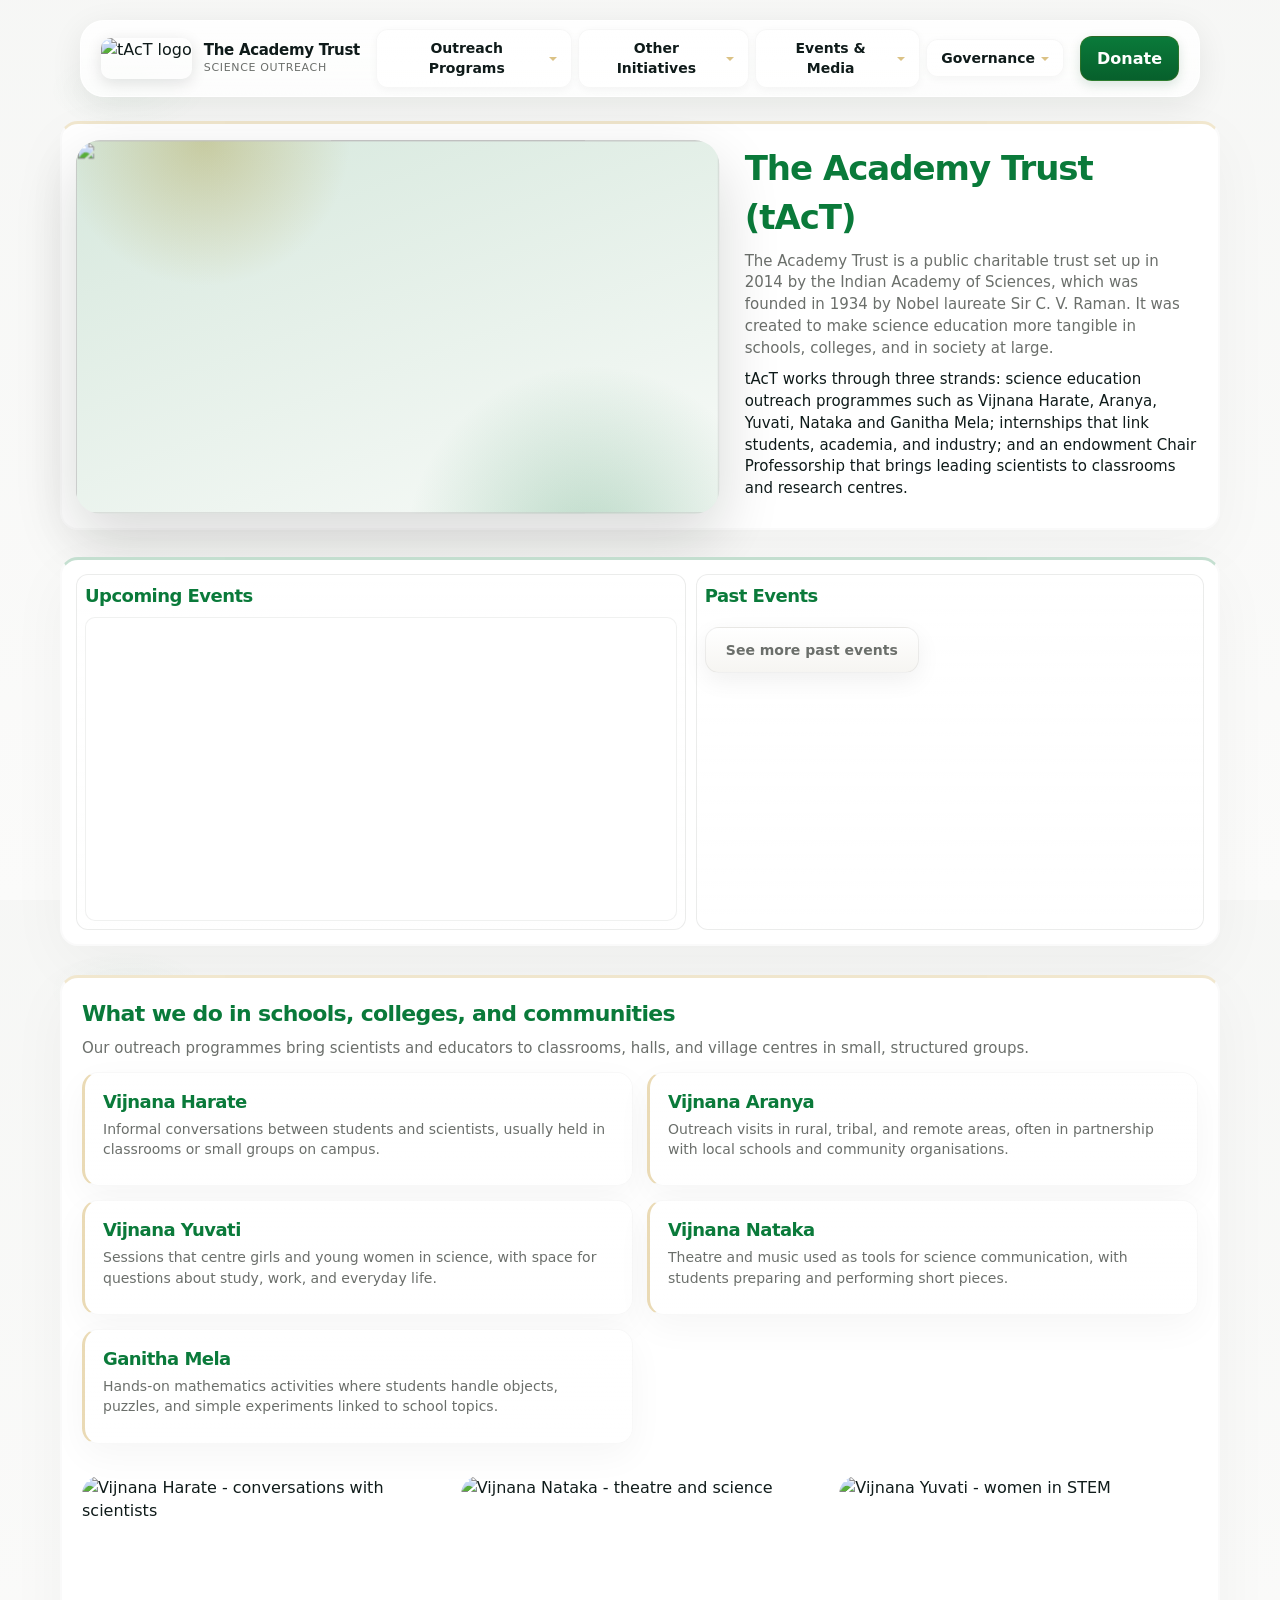
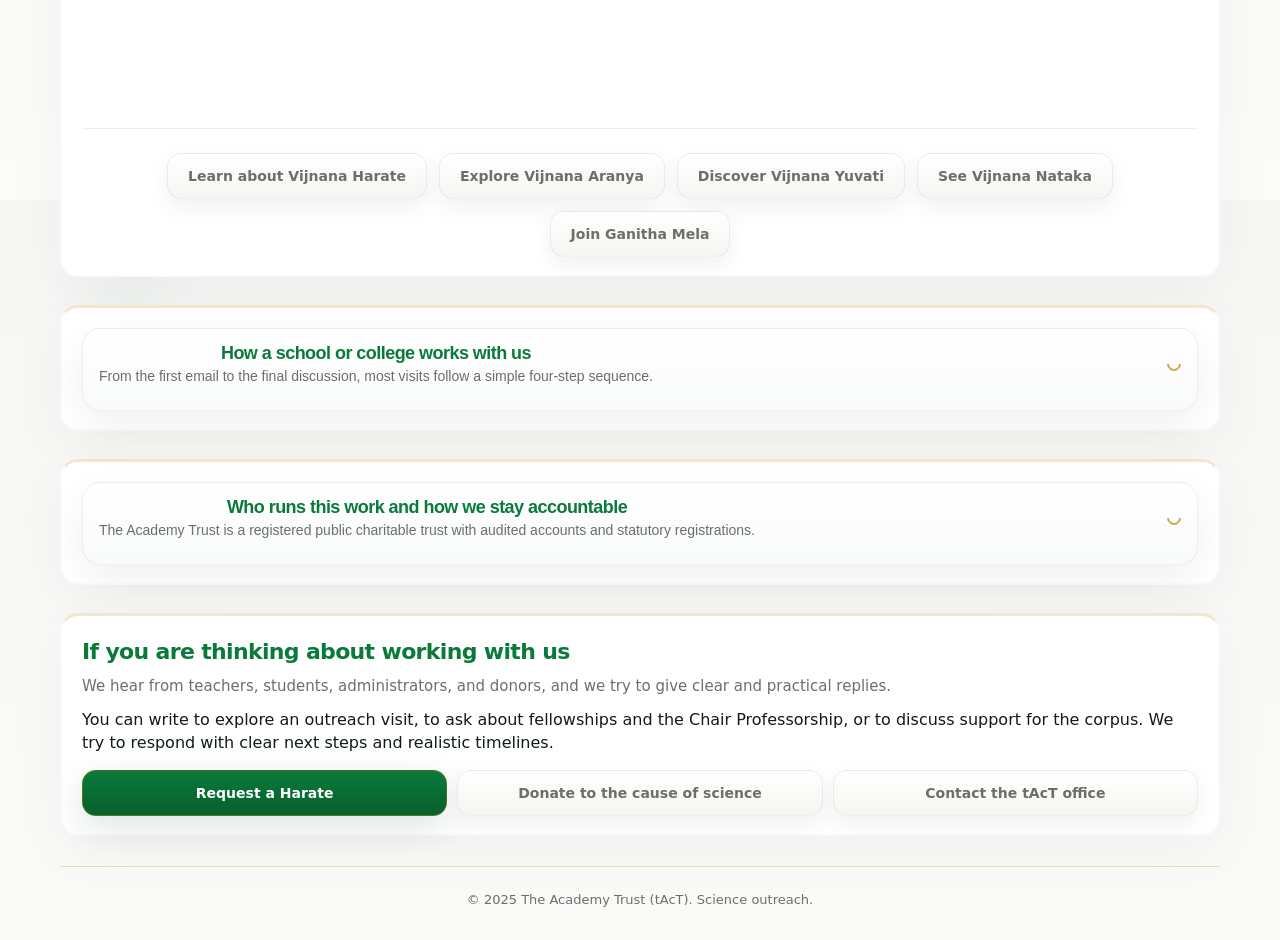
==== index.html @ 257cd452 "Stabilize closing CTA buttons with fixed responsive grid" ====
<!doctype html>
<html lang="en">
  <head>
    <meta charset="utf-8">
    <title>The Academy Trust — Science outreach and programmes</title>
    <meta name="viewport" content="width=device-width, initial-scale=1">
    <meta
      name="description"
      content="The Academy Trust (tAcT), started in 2014 by the Indian Academy of Sciences, runs science outreach, student fellowships, and a Chair Professorship."
    >
    <style>
      /* —— Shared palette & typography (aligned with existing site) —— */
      :root {
        --bg: #fbfbfa;
        --card: #ffffff;
        --muted: #6b6f6b;
        --green: #0a7a3a;
        --gold: #b8860b;
        --glass: rgba(10, 10, 10, 0.04);
        --radius: 18px;
        font-family: "Inter", system-ui, -apple-system, "Segoe UI", Roboto, Arial, sans-serif;
        color-scheme: light;
      }

      * {
        box-sizing: border-box;
      }

      html,
      body {
        height: 100%;
      }

      html {
        scroll-behavior: smooth;
      }

      body {
        margin: 0;
        background:
          linear-gradient(180deg, rgba(10, 40, 20, 0.02), rgba(255, 255, 255, 0.02)),
          radial-gradient(800px 400px at 10% 10%, rgba(10, 122, 58, 0.03), transparent 10%),
          var(--bg);
        color: #0f1b1a;
        -webkit-font-smoothing: antialiased;
        -moz-osx-font-smoothing: grayscale;
        line-height: 1.45;
        padding-bottom: 64px;
      }

      .wrap {
        max-width: 1200px;
        margin: 0 auto;
        padding: 20px;
      }

      /* —— Dock-style ribbon navigation (inspired by alright.html) —— */
      .site-header {
        position: sticky;
        top: 12px;
        z-index: 50;
        margin: 0 20px 20px;
        background: linear-gradient(180deg, rgba(255,255,255,0.85), rgba(255,255,255,0.75));
        border-radius: 24px;
        padding: 8px 20px;
        box-shadow: 0 8px 32px rgba(10,20,10,0.08);
        backdrop-filter: blur(12px) saturate(150%);
        -webkit-backdrop-filter: blur(12px) saturate(150%);
        border: 1px solid rgba(255,255,255,0.8);
      }

      .site-header-inner {
        max-width: 1200px;
        margin: 0 auto;
        display: flex;
        align-items: center;
        justify-content: space-between;
        gap: 16px;
      }

      .site-header-left {
        display: inline-flex;
        align-items: center;
        gap: 12px;
        min-width: 0;
      }

      .site-logo {
        height: clamp(32px, 3.45vw, 41px);
        width: auto;
        border-radius: 10px;
        box-shadow: 0 4px 16px rgba(12, 20, 14, 0.12);
        transition: transform 0.2s ease;
      }

      .site-logo:hover {
        transform: translateY(-1px);
      }

      .site-brand-text {
        display: flex;
        flex-direction: column;
        min-width: 0;
      }

      .site-brand-title {
        font-weight: 700;
        letter-spacing: -0.02em;
        color: #0f1b1a;
        font-size: 15px;
        white-space: nowrap;
        line-height: 1.2;
      }

      .site-brand-subtitle {
        font-size: 11px;
        color: var(--muted);
        letter-spacing: 0.06em;
        text-transform: uppercase;
        font-weight: 500;
        margin-top: 1px;
      }

      .brand-link {
        display: inline-flex;
        align-items: center;
        gap: 12px;
        text-decoration: none;
        color: inherit;
        transition: transform 0.2s ease;
      }

      .brand-link:hover {
        transform: translateY(-1px);
      }

      .brand-link::after {
        display: none;
      }

      .site-header-center {
        flex: 1;
        display: flex;
        justify-content: center;
      }

      .site-header-right {
        display: flex;
        align-items: center;
        gap: 8px;
      }

      .site-nav {
        font-size: 14px;
        font-weight: 600;
      }

      .nav-list {
        display: flex;
        align-items: center;
        gap: 6px;
        list-style: none;
        margin: 0;
        padding: 0;
      }

      .nav-item {
        position: relative;
      }

      .nav-trigger {
        border: 0;
        background: linear-gradient(180deg, rgba(255,255,255,0.7), rgba(255,255,255,0.6));
        font: inherit;
        padding: 8px 14px;
        color: #0f1b1a;
        cursor: pointer;
        display: inline-flex;
        align-items: center;
        gap: 6px;
        text-decoration: none;
        position: relative;
        border-radius: 12px;
        font-weight: 600;
        font-size: 14px;
        border: 1px solid rgba(0,0,0,0.03);
        box-shadow: 0 2px 8px rgba(10,20,10,0.04);
        transition: all 0.2s ease;
      }

      .nav-trigger:hover {
        transform: translateY(-2px);
        box-shadow: 0 6px 16px rgba(10,20,10,0.08);
        background: linear-gradient(180deg, rgba(255,255,255,0.8), rgba(255,255,255,0.7));
      }

      .nav-trigger::before {
        content: "";
        position: absolute;
        left: 0;
        right: 0;
        bottom: -1px;
        height: 1px;
        background: rgba(184, 134, 11, 0.3);
        transform-origin: center;
        transform: scaleX(0);
        opacity: 0;
        transition: all 0.2s ease;
      }

      .nav-trigger::after {
        content: "";
        display: inline-block;
        width: 0;
        height: 0;
        border-left: 4px solid transparent;
        border-right: 4px solid transparent;
        border-top: 4px solid rgba(184, 134, 11, 0.5);
        transform: translateY(1px);
        transition: all 0.15s ease;
      }

      .nav-link--primary::after {
        display: none;
      }

      .nav-trigger:hover::before {
        opacity: 1;
        transform: scaleX(0.8);
      }

      .nav-item--open > .nav-trigger::before,
      .nav-trigger[aria-expanded="true"]::before {
        opacity: 1;
        transform: scaleX(0.8);
      }

      .nav-item--open > .nav-trigger::after,
      .nav-trigger[aria-expanded="true"]::after {
        transform: translateY(-1px) rotate(180deg);
        border-top-color: transparent;
        border-bottom: 4px solid rgba(184, 134, 11, 0.7);
      }

      .nav-trigger:focus-visible {
        outline: 2px solid var(--green);
        outline-offset: 2px;
        border-radius: 12px;
      }

      .nav-menu {
        position: absolute;
        top: 100%;
        left: 50%;
        transform: translate(-50%, 4px);
        margin-top: 4px;
        min-width: 200px;
        padding: 8px 0;
        list-style: none;
        background: rgba(255, 255, 255, 0.95);
        backdrop-filter: blur(12px) saturate(150%);
        border-radius: 12px;
        box-shadow: 0 8px 24px rgba(12, 20, 14, 0.1);
        border: 1px solid rgba(0,0,0,0.05);
        opacity: 0;
        pointer-events: none;
        transition: all 0.2s ease;
      }

      .nav-item--open .nav-menu {
        opacity: 1;
        pointer-events: auto;
        transform: translate(-50%, 0);
      }

      .nav-menu a {
        display: block;
        padding: 8px 16px;
        font-size: 14px;
        color: #0f1b1a;
        transition: all 0.15s ease;
        font-weight: 500;
      }

      .nav-menu a:hover {
        background: rgba(10, 122, 58, 0.08);
        color: var(--green);
        padding-left: 20px;
      }

      .nav-menu a:focus-visible {
        background: rgba(10, 122, 58, 0.08);
        outline: none;
        box-shadow: 0 0 0 2px rgba(10, 122, 58, 0.3) inset;
        border-radius: 6px;
        margin: 0 6px;
      }

      .nav-link--primary {
        padding: 10px 16px;
        border-radius: 12px;
        border: 1px solid rgba(184, 134, 11, 0.2);
        background: linear-gradient(180deg, var(--green), #07602c);
        color: #ffffff;
        font-weight: 600;
        position: relative;
        overflow: hidden;
        box-shadow: 0 4px 12px rgba(6, 80, 40, 0.15);
        transition: all 0.2s ease;
      }

      .nav-link--primary span {
        position: relative;
        z-index: 1;
      }

      .nav-link--primary:hover {
        transform: translateY(-2px);
        box-shadow: 0 6px 16px rgba(6, 80, 40, 0.2);
      }

      .nav-link--primary:focus-visible {
        outline: 2px solid var(--green);
        outline-offset: 2px;
      }

      main {
        margin-top: 24px;
      }

      h1,
      h2,
      h3 {
        margin: 0 0 8px;
        letter-spacing: -0.03em;
      }

      h1 {
        font-size: 34px;
        color: var(--green);
      }

      h2 {
        font-size: 22px;
        color: var(--green);
      }

      h3 {
        font-size: 18px;
      }

      p {
        margin: 4px 0 10px;
      }

      a {
        color: var(--green);
        text-decoration: none;
        position: relative;
      }

      a::after {
        content: "";
        position: absolute;
        left: 0;
        bottom: -2px;
        width: 0;
        height: 1px;
        background: var(--green);
        opacity: 0.8;
        transition: width 0.18s ease-out, opacity 0.18s ease-out;
      }

      a:hover::after {
        width: 100%;
        opacity: 1;
      }

      a:focus-visible {
        outline: 2px solid var(--green);
        outline-offset: 3px;
      }

      .skip-link {
        position: absolute;
        top: -40px;
        left: 0;
        background: var(--green);
        color: #ffffff;
        padding: 8px 12px;
        text-decoration: none;
        z-index: 100;
        border-radius: 0 0 8px 0;
      }

      .skip-link:focus {
        top: 0;
      }

      /* —— Layout & sections —— */
      .section {
        margin-bottom: 28px;
      }

      .surface {
        background: var(--card);
        border-radius: var(--radius);
        padding: 20px 20px 18px;
        border: 2px solid rgba(9, 9, 9, 0.02);
        border-top: 3px solid rgba(184, 134, 11, 0.2);
        box-shadow: 0 18px 60px rgba(20, 30, 20, 0.04);
      }

      .section header p {
        color: var(--muted);
        font-size: 15px;
      }

      /* Hero-like arrival layout (desktop-first) */
      .arrival {
        display: grid;
        grid-template-columns: minmax(260px, 3.2fr) minmax(0, 2.3fr);
        gap: 32px;
        align-items: stretch;
      }

      .arrival-copy {
        max-width: 560px;
      }

      .arrival-copy p {
        font-size: 15px;
      }

      .hero-visual {
        border-radius: 24px;
        overflow: hidden;
        box-shadow: 0 24px 60px rgba(12, 20, 14, 0.16);
        background:
          linear-gradient(160deg, rgba(10, 122, 58, 0.16), rgba(10, 122, 58, 0.02)),
          radial-gradient(220px 220px at 20% 0%, rgba(184, 134, 11, 0.3), transparent 65%),
          radial-gradient(260px 260px at 80% 110%, rgba(10, 122, 58, 0.25), transparent 70%),
          #fdfdfc;
        min-height: 320px;
        position: relative;
        transform: scale(1.02);
        transition: transform 0.3s ease, box-shadow 0.3s ease;
      }

      .hero-visual:hover {
        transform: scale(1.05);
        box-shadow: 0 32px 80px rgba(12, 20, 14, 0.2);
      }

      .hero-visual-note {
        display: none;
      }

      .home-events-board {
        padding: 14px;
        border-top-color: rgba(10, 122, 58, 0.24);
      }

      .home-events-layout {
        display: grid;
        grid-template-columns: 1.2fr 1fr;
        gap: 10px;
      }

      .home-events-pane {
        min-width: 0;
        background: linear-gradient(180deg, rgba(255, 255, 255, 0.84), rgba(255, 255, 255, 0.94));
        border: 1px solid rgba(10, 20, 10, 0.08);
        border-radius: 12px;
        padding: 8px;
      }

      .home-events-pane h2 {
        margin: 0 0 8px;
        font-size: 18px;
      }

      .home-vertical-window {
        height: 304px;
        position: relative;
        overflow: hidden;
        border: 1px solid rgba(10, 20, 10, 0.06);
        border-radius: 10px;
        padding: 0;
        background: #ffffff;
      }

      .home-vertical-track {
        display: grid;
        gap: 0;
      }

      .home-upcoming-card {
        height: 304px;
        display: grid;
        grid-template-columns: minmax(128px, 44%) minmax(0, 1fr);
        gap: 0;
      }

      .home-upcoming-card img {
        width: 100%;
        height: 100%;
        object-fit: cover;
      }

      .home-upcoming-copy {
        padding: 10px;
      }

      .home-upcoming-copy h3 {
        margin: 0 0 6px;
        font-size: 16px;
        color: var(--green);
        line-height: 1.25;
      }

      .home-upcoming-copy p {
        margin: 0;
        font-size: 13px;
        line-height: 1.45;
        color: #2f3d38;
      }

      .home-upcoming-dots {
        position: absolute;
        right: 10px;
        bottom: 10px;
        display: inline-flex;
        gap: 6px;
        z-index: 3;
        padding: 4px 6px;
        border-radius: 999px;
        background: rgba(255, 255, 255, 0.72);
        backdrop-filter: blur(4px);
      }

      .home-upcoming-dot {
        width: 8px;
        height: 8px;
        border-radius: 999px;
        border: 0;
        background: rgba(10, 122, 58, 0.28);
        padding: 0;
        cursor: pointer;
      }

      .home-upcoming-dot.is-active {
        background: rgba(10, 122, 58, 0.92);
      }

      .home-horizontal-window {
        overflow: hidden;
        max-height: none;
        border: 0;
        border-radius: 0;
        padding: 0;
        background: transparent;
      }

      .home-horizontal-track {
        display: grid;
        gap: 7px;
      }

      .home-events-item {
        display: grid;
        grid-template-columns: 70px minmax(0, 1fr);
        gap: 7px;
        align-items: start;
        padding: 7px;
        border-radius: 10px;
        background: linear-gradient(180deg, rgba(255, 255, 255, 0.9), #ffffff);
        border: 1px solid rgba(10, 20, 10, 0.08);
      }

      .home-events-item img {
        width: 66px;
        height: 86px;
        object-fit: cover;
        border-radius: 7px;
      }

      .home-events-item--past {
        min-width: 0;
        grid-template-columns: 74px minmax(0, 1fr);
      }

      .home-events-item--past img {
        width: 74px;
        height: 98px;
      }

      .home-events-meta {
        margin: 0 0 3px;
        font-size: 12px;
        line-height: 1.35;
        color: var(--muted);
      }

      .home-events-item h3 {
        margin: 0 0 3px;
        font-size: 14px;
        line-height: 1.3;
        color: var(--green);
      }

      .home-events-item p {
        margin: 0;
        font-size: 12px;
        line-height: 1.45;
        color: #2f3d38;
        display: -webkit-box;
        -webkit-line-clamp: 3;
        -webkit-box-orient: vertical;
        overflow: hidden;
      }

      .home-events-empty {
        color: var(--muted);
        font-style: italic;
      }

      /* Simple outreach grid */
      .outreach-grid {
        display: grid;
        grid-template-columns: repeat(2, minmax(0, 1fr));
        gap: 14px;
        margin-top: 12px;
      }

      .outreach-item {
        background: linear-gradient(180deg, rgba(255, 255, 255, 0.9), #ffffff);
        border-radius: 16px;
        padding: 16px 18px;
        border: 1px solid rgba(0, 0, 0, 0.03);
        border-left: 3px solid rgba(184, 134, 11, 0.3);
        box-shadow: 0 12px 36px rgba(12, 20, 10, 0.04);
        transition: transform 0.2s ease, box-shadow 0.2s ease;
        cursor: pointer;
      }

      .outreach-item:hover {
        transform: translateY(-4px);
        box-shadow: 0 16px 48px rgba(12, 20, 10, 0.08);
        border-left-color: rgba(184, 134, 11, 0.5);
      }

      .outreach-item h3 {
        margin-bottom: 4px;
        color: var(--green);
      }

      .outreach-item p {
        font-size: 14px;
        color: var(--muted);
      }

      /* Photo grid for outreach images */
      .photo-grid {
        display: grid;
        grid-template-columns: repeat(3, minmax(0, 1fr));
        gap: 10px;
        margin-top: 16px;
      }

      /* Slideshow for hero visual */
      .slideshow-container {
        position: relative;
        width: 100%;
        height: 100%;
        overflow: hidden;
      }

      .slideshow-slide {
        position: absolute;
        top: 0;
        left: 0;
        width: 100%;
        height: 100%;
        opacity: 0;
        transition: opacity 0.5s ease-in-out;
      }

      .slideshow-slide.active {
        opacity: 1;
      }

      .slideshow-slide img {
        width: 100%;
        height: 100%;
        object-fit: cover;
        transition: transform 1.5s ease-in-out;
      }

      .slideshow-slide.active img {
        transform: scale(1.2);
        animation: zoomOut 1.5s ease-in-out forwards;
      }

      @keyframes zoomOut {
        0% {
          transform: scale(1.2);
        }
        100% {
          transform: scale(1);
        }
      }

      /* Flipping image boxes: smooth Mac-like continuous flip */
      .flipping-images {
        display: grid;
        grid-template-columns: repeat(3, 1fr);
        gap: 20px;
        margin-top: 32px;
        width: 100%;
      }

      .flip-box {
        position: relative;
        width: 100%;
        height: 220px;
        perspective: 1200px;
        border-radius: 18px;
        overflow: hidden;
        transition: transform 0.3s ease, box-shadow 0.3s ease;
        cursor: pointer;
      }

      .flip-box:hover {
        transform: translateY(-8px);
        box-shadow: 0 20px 50px rgba(12, 20, 14, 0.15);
      }

      .flip-box-inner {
        position: relative;
        width: 100%;
        height: 100%;
        transform-style: preserve-3d;
        animation: flipCarousel 7s cubic-bezier(0.33, 0.01, 0.16, 0.99) infinite;
      }

      /* Slightly staggered starts so they feel like a mechanical trio */
      .flipping-images .flip-box:nth-child(2) .flip-box-inner {
        animation-delay: 1.2s;
      }

      .flipping-images .flip-box:nth-child(3) .flip-box-inner {
        animation-delay: 2.4s;
      }

      /* Long show, quick but smooth flip, then show again */
      @keyframes flipCarousel {
        0%, 38% {
          transform: rotateY(0deg);
        }
        46% {
          transform: rotateY(190deg); /* tiny overshoot */
        }
        52% {
          transform: rotateY(180deg);
        }
        60%, 88% {
          transform: rotateY(180deg);
        }
        96% {
          transform: rotateY(370deg); /* overshoot back */
        }
        100% {
          transform: rotateY(360deg);
        }
      }

      .flip-box-front, .flip-box-back {
        position: absolute;
        width: 100%;
        height: 100%;
        backface-visibility: hidden;
        border-radius: 18px;
        overflow: hidden;
      }

      .flip-box-back {
        transform: rotateY(180deg);
      }

      .flip-box img {
        width: 100%;
        height: 100%;
        object-fit: cover;
        transition: transform 0.5s ease;
      }

      .flip-box-link {
        display: block;
        text-decoration: none;
        color: inherit;
        transition: transform 0.2s ease;
      }

      .flip-box-link:hover {
        transform: scale(1.02);
      }

      .flip-box-link:hover .flip-box {
        box-shadow: 0 12px 32px rgba(10, 20, 10, 0.15);
      }

      .flip-box:hover img {
        transform: scale(1.1);
      }

      .photo-grid figure {
        margin: 0;
        border-radius: 14px;
        overflow: hidden;
        background:
          linear-gradient(180deg, rgba(255, 255, 255, 0.9), #ffffff),
          radial-gradient(220px 220px at 10% 0%, rgba(10, 122, 58, 0.08), transparent 65%);
        box-shadow: 0 10px 30px rgba(12, 20, 10, 0.04);
      }

      .photo-grid img {
        width: 100%;
        height: 100%;
        display: block;
        object-fit: cover;
        aspect-ratio: 4 / 3;
      }

      .photo-grid figcaption {
        font-size: 12px;
        color: var(--muted);
        padding: 6px 8px 8px;
        background: rgba(255, 255, 255, 0.9);
      }

      .outreach-links {
        display: flex;
        flex-wrap: wrap;
        gap: 12px;
        justify-content: center;
        margin-top: 32px;
        padding-top: 24px;
        border-top: 1px solid rgba(184, 134, 11, 0.15);
      }

      .outreach-links .btn {
        margin: 0;
      }

      .outreach-item h3 a {
        color: var(--green);
        text-decoration: none;
        transition: color 0.2s ease;
      }

      .outreach-item h3 a:hover {
        color: #07602c;
        text-decoration: underline;
      }

      .outreach-item-link {
        text-decoration: none;
        color: inherit;
        transition: transform 0.2s ease, box-shadow 0.2s ease;
        display: block;
      }

      .outreach-item-link:hover {
        transform: translateY(-2px);
      }

      .outreach-item-link:hover .outreach-item {
        box-shadow: 0 12px 32px rgba(10, 20, 10, 0.12);
        border-top-color: rgba(184, 134, 11, 0.4);
      }

      /* CTAs */
      .ctas {
        display: grid;
        grid-template-columns: repeat(3, minmax(0, 1fr));
        gap: 10px;
        margin-top: 16px;
      }

      .ctas .btn {
        width: 100%;
        min-height: 46px;
      }

      .ctas .btn:hover {
        transform: none;
      }

      .btn {
        display: inline-flex;
        align-items: center;
        justify-content: center;
        padding: 12px 20px;
        border-radius: 14px;
        border: 1px solid transparent;
        font-weight: 700;
        font-size: 14px;
        cursor: pointer;
        text-decoration: none;
        transition:
          transform 0.2s ease,
          box-shadow 0.2s ease,
          background 0.2s ease,
          border-color 0.2s ease;
      }

      .btn-primary {
        background: linear-gradient(180deg, var(--green), #07602c);
        color: #ffffff;
        box-shadow: 0 12px 36px rgba(6, 80, 40, 0.14);
        border: 1px solid rgba(184, 134, 11, 0.35);
      }

      .btn-primary:hover {
        transform: translateY(-4px) scale(1.01);
        box-shadow: 0 18px 52px rgba(6, 80, 40, 0.26);
      }

      .btn-secondary {
        background: linear-gradient(180deg, #ffffff, #f6f5f2);
        color: var(--muted);
        border-color: rgba(0, 0, 0, 0.06);
        box-shadow: 0 8px 24px rgba(10, 20, 10, 0.06);
      }

      .btn-secondary:hover {
        transform: translateY(-3px) scale(1.01);
        box-shadow: 0 14px 38px rgba(10, 20, 10, 0.16);
        border-color: rgba(0, 0, 0, 0.12);
      }

      .btn:focus-visible {
        outline: 2px solid var(--green);
        outline-offset: 3px;
      }

      /* Keep the closing CTA row visually stable */
      .ctas .btn-secondary {
        animation: none;
      }

      .ctas .btn-secondary:hover {
        animation: none;
      }

      @keyframes cta-oscillate {
        0% {
          background: linear-gradient(180deg, #ffffff, #f6f5f2);
          color: var(--muted);
          border-color: rgba(0, 0, 0, 0.06);
        }
        40% {
          background: linear-gradient(135deg, #ffffff, #e9f7f0);
          color: #064e3b;
          border-color: rgba(10, 122, 58, 0.35);
        }
        70% {
          background: linear-gradient(135deg, #0a7a3a, #07602c);
          color: #ffffff;
          border-color: rgba(184, 134, 11, 0.45);
        }
        100% {
          background: linear-gradient(180deg, #ffffff, #f6f5f2);
          color: var(--muted);
          border-color: rgba(0, 0, 0, 0.08);
        }
      }

      /* How-it-works list */
      .steps {
        padding-left: 20px;
        margin: 8px 0 4px;
      }

      .steps li {
        margin-bottom: 6px;
      }

      /* Info dropdown cards */
      .info-card {
        border-radius: 18px;
        border: 1px solid rgba(15, 23, 42, 0.06);
        box-shadow: 0 14px 40px rgba(15, 23, 42, 0.06);
        overflow: hidden;
        background: linear-gradient(180deg, rgba(255, 255, 255, 0.98), #f9fafb);
      }

      .info-card-toggle {
        width: 100%;
        border: 0;
        background: transparent;
        padding: 14px 16px 12px;
        display: flex;
        align-items: center;
        justify-content: space-between;
        gap: 12px;
        cursor: pointer;
      }

      .info-card-toggle:focus-visible {
        outline: 2px solid var(--green);
        outline-offset: 2px;
      }

      .info-card-heading h2 {
        margin: 0 0 4px;
        font-size: 18px;
      }

      .info-card-heading p {
        margin: 0;
        font-size: 14px;
        color: var(--muted);
      }

      .info-card-toggle::after {
        content: "";
        width: 10px;
        height: 10px;
        border-radius: 999px;
        border: 2px solid rgba(184, 134, 11, 0.7);
        border-left-color: transparent;
        border-top-color: transparent;
        transform: rotate(45deg);
        transition: transform 0.2s ease, border-color 0.2s ease;
      }

      .info-card-toggle[aria-expanded="true"]::after {
        transform: rotate(225deg);
        border-color: rgba(10, 122, 58, 0.85);
        border-left-color: transparent;
        border-top-color: transparent;
      }

      .info-card-body {
        padding: 0 16px 14px;
        max-height: 0;
        overflow: hidden;
        opacity: 0;
        transform: translateY(-4px);
        transition:
          max-height 0.3s ease,
          opacity 0.25s ease,
          transform 0.25s ease;
      }

      .info-card.info-card--open .info-card-body {
        opacity: 1;
        transform: translateY(0);
      }

      /* Footer */
      footer[aria-label="Site footer"] {
        margin-top: 30px;
        padding-top: 20px;
        border-top: 1px solid rgba(184, 134, 11, 0.25);
        text-align: center;
        color: var(--muted);
        font-size: 13px;
      }

      /* Optimized animations */
      .fade-section {
        opacity: 0;
        transform: translateY(20px);
        transition:
          opacity 0.6s cubic-bezier(0.4, 0, 0.2, 1),
          transform 0.6s cubic-bezier(0.4, 0, 0.2, 1);
        will-change: opacity, transform;
      }

      .fade-section.in-view {
        opacity: 1;
        transform: translateY(0);
      }

      .surface:hover {
        box-shadow: 0 20px 70px rgba(10, 20, 10, 0.06);
        border-color: rgba(9, 9, 9, 0.04);
      }

      .surface:focus-within {
        border-color: rgba(10, 122, 58, 0.35);
      }

      /* Responsive adjustments */
      @media (max-width: 900px) {
        .wrap {
          padding: 16px;
        }

        .site-header-inner {
          padding-inline: 16px;
          flex-wrap: wrap;
          row-gap: 8px;
        }

        .site-header-center {
          order: 3;
          width: 100%;
          justify-content: flex-start;
        }

        .site-nav {
          width: 100%;
        }

        .nav-list {
          flex-wrap: wrap;
          justify-content: flex-start;
          row-gap: 6px;
        }

        .arrival {
          grid-template-columns: minmax(0, 1fr);
        }

        .home-events-layout {
          grid-template-columns: 1fr;
        }

        .home-vertical-window {
          height: auto;
          max-height: 304px;
        }

        .home-upcoming-card {
          height: 304px;
          grid-template-columns: 1fr;
        }

        .home-upcoming-card img {
          display: none;
        }

        .photo-grid {
          grid-template-columns: repeat(2, minmax(0, 1fr));
        }

        .ctas {
          grid-template-columns: repeat(2, minmax(0, 1fr));
        }
      }

      @media (max-width: 600px) {
        .wrap {
          padding: 12px;
        }

        h1 {
          font-size: 28px;
        }

        .outreach-grid {
          grid-template-columns: minmax(0, 1fr);
        }

        .photo-grid {
          grid-template-columns: minmax(0, 1fr);
        }

        .ctas {
          grid-template-columns: minmax(0, 1fr);
        }
      }

      /* Respect reduced motion preferences */
      @media (prefers-reduced-motion: reduce) {
        html {
          scroll-behavior: auto;
        }

        .fade-section {
          opacity: 1;
          transform: none;
          transition: none;
        }

      }
    </style>
    <!-- Include shared ribbon CSS -->
    <link rel="stylesheet" href="shared-ribbon.css">
  </head>
  <body>
    <div class="wrap">
      <!-- Shared Ribbon Navigation -->
      <header class="site-header">
        <div class="site-header-inner">
          <div class="site-header-left">
            <a href="index.html" class="brand-link">
              <img
                src="assets/images/tact-logo.jpg"
                alt="tAcT logo"
                class="site-logo"
                loading="lazy"
                decoding="async"
              >
              <div class="site-brand-text">
                <span class="site-brand-title">The Academy Trust</span>
                <span class="site-brand-subtitle">Science outreach</span>
              </div>
            </a>
          </div>

          <div class="site-header-center">
            <nav class="site-nav" aria-label="Primary navigation">
              <ul class="nav-list">
                <li class="nav-item nav-item--has-menu">
                  <button
                    class="nav-trigger"
                    type="button"
                    aria-haspopup="true"
                    aria-expanded="false"
                  >
                    Outreach Programs
                  </button>
                  <ul class="nav-menu" role="menu">
                    <li><a href="vijnana-harate.html" role="menuitem">Vijnana Harate</a></li>
                    <li><a href="vijnana-aranya.html" role="menuitem">Vijnana Aranya</a></li>
                    <li><a href="vijnana-yuvati.html" role="menuitem">Vijnana Yuvati</a></li>
                    <li><a href="vijnana-nataka.html" role="menuitem">Vijnana Nataka</a></li>
                    <li><a href="ganitha-mela.html" role="menuitem">Ganitha Mela</a></li>
                  </ul>
                </li>
                <li class="nav-item nav-item--has-menu">
                  <button
                    class="nav-trigger"
                    type="button"
                    aria-haspopup="true"
                    aria-expanded="false"
                  >
                    Other Initiatives
                  </button>
                  <ul class="nav-menu" role="menu">
                    <li><a href="wait.html" role="menuitem">Industry Internship</a></li>
                    <li><a href="wait.html" role="menuitem">Chair Professorship</a></li>
                  </ul>
                </li>
                <li class="nav-item nav-item--has-menu">
                  <button
                    class="nav-trigger"
                    type="button"
                    aria-haspopup="true"
                    aria-expanded="false"
                  >
                    Events & Media
                  </button>
                  <ul class="nav-menu" role="menu">
                  <li><a href="events.html#upcoming" role="menuitem">Events</a></li>
                  <li><a href="events.html#archive" role="menuitem">Archive</a></li>
                  <li><a href="events.html#upcoming" role="menuitem">News & Updates</a></li>
                  <li><a href="events.html#upcoming" role="menuitem">Calendar</a></li>
                  </ul>
                </li>
                <li class="nav-item nav-item--has-menu">
                  <button
                    class="nav-trigger"
                    type="button"
                    aria-haspopup="true"
                    aria-expanded="false"
                  >
                    Governance
                  </button>
                  <ul class="nav-menu" role="menu">
                    <li><a href="wait.html" role="menuitem">Founding Trustees</a></li>
                    <li><a href="wait.html" role="menuitem">Current Trustees</a></li>
                    <li><a href="wait.html" role="menuitem">Outreach Committee</a></li>
                    <li><a href="wait.html" role="menuitem">Annual Reports</a></li>
                    <li><a href="wait.html" role="menuitem">Statutory Documents</a></li>
                    <li><a href="wait.html" role="menuitem">Office & Contact</a></li>
                  </ul>
                </li>
              </ul>
            </nav>
          </div>

          <div class="site-header-right">
            <a href="donate.html" class="nav-link nav-link--primary">
              <span>Donate</span>
            </a>
          </div>
        </div>
      </header>

      <main id="main">
        <!-- ARRIVAL: first screen -->
        <section
          class="section surface fade-section arrival"
          aria-labelledby="arrival-heading"
        >
          <aside class="hero-visual" aria-label="Photograph from an outreach visit">
            <div class="slideshow-container">
              <div class="slideshow-slide active">
                <img
                  src="flauntimages/Main pic roll/1.jpg"
                  alt=""
                  loading="lazy"
                  decoding="async"
                >
              </div>
              <div class="slideshow-slide">
                <img
                  src="flauntimages/Main pic roll/2.jpg"
                  alt=""
                  loading="lazy"
                  decoding="async"
                >
              </div>
              <div class="slideshow-slide">
                <img
                  src="flauntimages/Main pic roll/3.jpg"
                  alt=""
                  loading="lazy"
                  decoding="async"
                >
              </div>
              <div class="slideshow-slide">
                <img
                  src="flauntimages/Main pic roll/4.jpg"
                  alt=""
                  loading="lazy"
                  decoding="async"
                >
              </div>
              <div class="slideshow-slide">
                <img
                  src="flauntimages/Main pic roll/5.jpg"
                  alt=""
                  loading="lazy"
                  decoding="async"
                >
              </div>
              <div class="slideshow-slide">
                <img
                  src="flauntimages/Main pic roll/6.jpg"
                  alt=""
                  loading="lazy"
                  decoding="async"
                >
              </div>
              <div class="slideshow-slide">
                <img
                  src="flauntimages/Main pic roll/7.jpg"
                  alt=""
                  loading="lazy"
                  decoding="async"
                >
              </div>
              <div class="slideshow-slide">
                <img
                  src="flauntimages/Main pic roll/8.jpg"
                  alt=""
                  loading="lazy"
                  decoding="async"
                >
              </div>
            </div>
          </aside>

          <div class="arrival-copy">
            <header>
              <h1 id="arrival-heading">The Academy Trust (tAcT)</h1>
              <p>
                The Academy Trust is a public charitable trust set up in 2014 by the Indian Academy of Sciences, which was founded in 1934 by Nobel laureate Sir C. V. Raman. It was created to make science education more tangible in schools, colleges, and in society at large.
              </p>
            </header>
            <p>
              tAcT works through three strands: science education outreach programmes such as Vijnana Harate, Aranya, Yuvati, Nataka and Ganitha Mela; internships that link students, academia, and industry; and an endowment Chair Professorship that brings leading scientists to classrooms and research centres.
            </p>
          </div>
        </section>

        <section class="section surface fade-section home-events-board" aria-labelledby="home-events-heading">
          <div class="home-events-layout">
            <div class="home-events-pane" id="home-upcoming-pane">
              <h2 id="home-events-heading">Upcoming Events</h2>
              <div class="home-vertical-window">
                <div id="home-upcoming-track" class="home-vertical-track"></div>
                <div id="home-upcoming-dots" class="home-upcoming-dots" aria-label="Upcoming event navigation"></div>
              </div>
            </div>
            <div class="home-events-pane" id="home-previous-pane">
              <h2>Past Events</h2>
              <div class="home-horizontal-window">
                <div id="home-previous-track" class="home-horizontal-track"></div>
              </div>
              <div style="margin-top: 10px;">
                <a class="btn btn-secondary" href="events.html#archive">See more past events</a>
              </div>
            </div>
          </div>
        </section>

        <!-- OUTREACH OVERVIEW: what we do in institutions and communities -->
        <section
          class="section surface fade-section"
          aria-labelledby="outreach-overview-heading"
        >
          <header>
            <h2 id="outreach-overview-heading">What we do in schools, colleges, and communities</h2>
            <p>
              Our outreach programmes bring scientists and educators to classrooms, halls, and village centres in small, structured groups.
            </p>
          </header>

          <!-- Future: outreach blocks with visuals and short descriptions for each program -->
          <div class="outreach-grid" aria-label="Outreach experiences">
            <a href="vijnana-harate.html" class="outreach-item-link">
              <article class="outreach-item" aria-labelledby="harate-title">
                <h3 id="harate-title">Vijnana Harate</h3>
                <p>
                  Informal conversations between students and scientists, usually held in classrooms or small groups on campus.
                </p>
              </article>
            </a>

            <a href="vijnana-aranya.html" class="outreach-item-link">
              <article class="outreach-item" aria-labelledby="aranya-title">
                <h3 id="aranya-title">Vijnana Aranya</h3>
                <p>
                  Outreach visits in rural, tribal, and remote areas, often in partnership with local schools and community organisations.
                </p>
              </article>
            </a>

            <a href="vijnana-yuvati.html" class="outreach-item-link">
              <article class="outreach-item" aria-labelledby="yuvati-title">
                <h3 id="yuvati-title">Vijnana Yuvati</h3>
                <p>
                  Sessions that centre girls and young women in science, with space for questions about study, work, and everyday life.
                </p>
              </article>
            </a>

            <a href="vijnana-nataka.html" class="outreach-item-link">
              <article class="outreach-item" aria-labelledby="nataka-title">
                <h3 id="nataka-title">Vijnana Nataka</h3>
                <p>
                  Theatre and music used as tools for science communication, with students preparing and performing short pieces.
                </p>
              </article>
            </a>

            <a href="ganitha-mela.html" class="outreach-item-link">
              <article class="outreach-item" aria-labelledby="mela-title">
                <h3 id="mela-title">Ganitha Mela</h3>
                <p>
                  Hands-on mathematics activities where students handle objects, puzzles, and simple experiments linked to school topics.
                </p>
              </article>
            </a>
          </div>

          <!-- Continuously flipping image boxes -->
          <div class="flipping-images" aria-label="Outreach program showcase">
            <a href="vijnana-harate.html" class="flip-box-link">
              <div class="flip-box" id="flip-box-1">
                <div class="flip-box-inner">
                  <div class="flip-box-front">
                    <img src="flauntimages/Vijnana Harate/1.jpg" alt="Vijnana Harate - conversations with scientists">
                  </div>
                  <div class="flip-box-back">
                    <img src="flauntimages/Vijnana Harate/3.jpg" alt="Vijnana Harate - simple experiments">
                  </div>
                </div>
              </div>
            </a>
            <a href="vijnana-nataka.html" class="flip-box-link">
              <div class="flip-box" id="flip-box-2">
                <div class="flip-box-inner">
                  <div class="flip-box-front">
                    <img src="flauntimages/Vijnana Nataka/1.jpg" alt="Vijnana Nataka - theatre and science">
                  </div>
                  <div class="flip-box-back">
                    <img src="flauntimages/Vijnana Nataka/3.jpg" alt="Vijnana Nataka - community performance">
                  </div>
                </div>
              </div>
            </a>
            <a href="vijnana-yuvati.html" class="flip-box-link">
              <div class="flip-box" id="flip-box-3">
                <div class="flip-box-inner">
                  <div class="flip-box-front">
                    <img src="flauntimages/Vijnana Yuvati/1.jpg" alt="Vijnana Yuvati - women in STEM">
                  </div>
                  <div class="flip-box-back">
                    <img src="flauntimages/Vijnana Yuvati/2.jpg" alt="Vijnana Yuvati - mentorship and workshops">
                  </div>
                </div>
              </div>
            </a>
          </div>

          <!-- Links to detailed outreach subpages -->
          <div class="outreach-links">
            <a href="vijnana-harate.html" class="btn btn-secondary">Learn about Vijnana Harate</a>
            <a href="vijnana-aranya.html" class="btn btn-secondary">Explore Vijnana Aranya</a>
            <a href="vijnana-yuvati.html" class="btn btn-secondary">Discover Vijnana Yuvati</a>
            <a href="vijnana-nataka.html" class="btn btn-secondary">See Vijnana Nataka</a>
            <a href="ganitha-mela.html" class="btn btn-secondary">Join Ganitha Mela</a>
          </div>
        </section>

        <!-- HOW IT WORKS: for educators and institutions -->
        <section
          class="section surface fade-section"
          aria-labelledby="how-it-works-heading"
        >
          <article class="info-card" aria-labelledby="how-it-works-heading">
            <button
              class="info-card-toggle"
              type="button"
              aria-expanded="false"
              data-info-card-target="how-it-works-body"
            >
              <div class="info-card-heading">
                <h2 id="how-it-works-heading">How a school or college works with us</h2>
                <p>From the first email to the final discussion, most visits follow a simple four-step sequence.</p>
              </div>
            </button>
            <div
              id="how-it-works-body"
              class="info-card-body"
            >
              <ol class="steps">
                <li>
                  You write to us with a short note about your institution, location, and the group of students you have in mind.
                </li>
                <li>
                  We speak with you to understand your timetable, language of instruction, and possible dates.
                </li>
                <li>
                  Together, we choose an outreach format that fits your students, staff availability, and space.
                </li>
                <li>
                  We visit your campus or centre, run the sessions, and keep time for questions and discussion.
                </li>
              </ol>
            </div>
          </article>
        </section>

        <!-- TRUST: who runs this and how it is held -->
        <section
          class="section surface fade-section"
          aria-labelledby="trust-heading"
        >
          <article class="info-card" aria-labelledby="trust-heading">
            <button
              class="info-card-toggle"
              type="button"
              aria-expanded="false"
              data-info-card-target="trust-body"
            >
              <div class="info-card-heading">
                <h2 id="trust-heading">Who runs this work and how we stay accountable</h2>
                <p>The Academy Trust is a registered public charitable trust with audited accounts and statutory registrations.</p>
              </div>
            </button>
            <div
              id="trust-body"
              class="info-card-body"
            >
              <p>
                The Academy Trust was started in 2014 by the Indian Academy of Sciences, which was founded in 1934 by Sir C. V. Raman.
              </p>
              <p>
                The Trust holds a corpus fund, maintains audited accounts, and keeps its registrations, including 80G and 12A, up to date so that support is handled with care.
              </p>
            </div>
          </article>
        </section>

        <!-- CLOSING ACTIONS: next steps for visitors -->
        <section
          class="section surface fade-section"
          aria-labelledby="closing-heading"
        >
          <header>
            <h2 id="closing-heading">If you are thinking about working with us</h2>
            <p>
              We hear from teachers, students, administrators, and donors, and we try to give clear and practical replies.
            </p>
          </header>

          <p>
            You can write to explore an outreach visit, to ask about fellowships and the Chair Professorship, or to discuss support for the corpus. We try to respond with clear next steps and realistic timelines.
          </p>

          <div class="ctas" aria-label="Next steps">
            <a
              href="mailto:trust@ias.ac.in?subject=Outreach%20visit%20request&amp;body=Please%20share%20a%20few%20lines%20about%20your%20institution,%20location,%20and%20students."
              class="btn btn-primary"
            >Request a Harate</a>
            <a
              href="donate.html"
              class="btn btn-secondary"
            >Donate to the cause of science</a>
            <a
              href="mailto:trust@ias.ac.in?subject=Question%20for%20The%20Academy%20Trust%20(tAcT)"
              class="btn btn-secondary"
            >Contact the tAcT office</a>
          </div>
        </section>
      </main>

      <footer aria-label="Site footer">
        <p>
          &copy; <span id="year">2025</span> The Academy Trust (tAcT). Science outreach.
        </p>
        <!-- Future: quiet links to governance, documents, and contact pages -->
      </footer>
    </div>

    <script src="assets/js/events-config.js"></script>
    <script src="content/events/events-feed.js"></script>
    <script src="assets/js/events-feed-loader.js"></script>
    <script src="assets/js/home-events-board.js"></script>
    <script>
      (function () {
        var prefersReduced =
          window.matchMedia &&
          window.matchMedia("(prefers-reduced-motion: reduce)").matches;

        // Section entrance animation (fade + gentle slide)
        var sections = document.querySelectorAll(".fade-section");

        if (!prefersReduced && "IntersectionObserver" in window) {
          var observer = new IntersectionObserver(
            function (entries, obs) {
              entries.forEach(function (entry) {
                if (entry.isIntersecting) {
                  entry.target.classList.add("in-view");
                  obs.unobserve(entry.target);
                }
              });
            },
            { threshold: 0.2 }
          );

          sections.forEach(function (section) {
            observer.observe(section);
          });
        } else {
          sections.forEach(function (section) {
            section.classList.add("in-view");
          });
        }

        // Gentle smooth scroll for same-page anchors (if added later)
        var supportsSmooth =
          "scrollBehavior" in document.documentElement.style;

        if (!prefersReduced && supportsSmooth) {
          var links = document.querySelectorAll('a[href^="#"]');
          links.forEach(function (link) {
            link.addEventListener("click", function (event) {
              var href = link.getAttribute("href");
              if (!href || href === "#") return;
              var target = document.querySelector(href);
              if (!target) return;
              event.preventDefault();
              target.scrollIntoView({ behavior: "smooth", block: "start" });
              try {
                history.pushState(null, "", href);
              } catch (e) {
                /* ignore */
              }
            });
          });
        }

        // Accessible navigation menus
        var navItems = document.querySelectorAll(".nav-item--has-menu");
        var openItem = null;

        function closeMenu(item, focusTrigger) {
          if (!item) return;
          item.classList.remove("nav-item--open");
          var trigger = item.querySelector('.nav-trigger[aria-haspopup="true"]');
          if (trigger) {
            trigger.setAttribute("aria-expanded", "false");
            if (focusTrigger) trigger.focus();
          }
          if (openItem === item) {
            openItem = null;
          }
        }

        navItems.forEach(function (item) {
          var trigger = item.querySelector('.nav-trigger[aria-haspopup="true"]');
          var menu = item.querySelector(".nav-menu");
          if (!trigger || !menu) return;

          trigger.addEventListener("click", function (event) {
            event.preventDefault();
            event.stopPropagation();
            var isOpen = item.classList.contains("nav-item--open");
            if (isOpen) {
              closeMenu(item, false);
            } else {
              if (openItem && openItem !== item) {
                closeMenu(openItem, false);
              }
              item.classList.add("nav-item--open");
              trigger.setAttribute("aria-expanded", "true");
              openItem = item;
              // For mouse clicks, keep focus on the trigger so the header feels stable.
              // Keyboard users can still move focus into the menu via ArrowDown.
            }
          });

          trigger.addEventListener("keydown", function (event) {
            if (event.key === "ArrowDown") {
              event.preventDefault();
              if (!item.classList.contains("nav-item--open")) {
                if (openItem && openItem !== item) {
                  closeMenu(openItem, false);
                }
                item.classList.add("nav-item--open");
                trigger.setAttribute("aria-expanded", "true");
                openItem = item;
              }
              var firstLink = menu.querySelector("a");
              if (firstLink) {
                firstLink.focus();
              }
            }
          });

          var menuLinks = menu.querySelectorAll("a");
          menuLinks.forEach(function (link, index) {
            link.addEventListener("keydown", function (event) {
              var lastIndex = menuLinks.length - 1;
              if (event.key === "ArrowDown") {
                event.preventDefault();
                var next = index === lastIndex ? menuLinks[0] : menuLinks[index + 1];
                if (next) next.focus();
              } else if (event.key === "ArrowUp") {
                event.preventDefault();
                var prev = index === 0 ? menuLinks[lastIndex] : menuLinks[index - 1];
                if (prev) prev.focus();
              } else if (event.key === "Escape") {
                event.preventDefault();
                closeMenu(item, true);
              } else if (event.key === "Tab") {
                closeMenu(item, false);
              }
            });
          });
        });

        document.addEventListener("click", function (event) {
          if (!openItem) return;
          // Use a small timeout to allow the trigger click to complete first
          setTimeout(function() {
            if (openItem && !openItem.contains(event.target)) {
              closeMenu(openItem, false);
            }
          }, 10);
        });

        // Info card dropdowns (How it works / Who runs this work)
        var infoCardToggles = document.querySelectorAll('.info-card-toggle[data-info-card-target]');

        infoCardToggles.forEach(function(toggle) {
          var targetId = toggle.getAttribute('data-info-card-target');
          var body = document.getElementById(targetId);
          if (!body) return;

          // Initialise max-height for open state if needed later
          function openCard(card) {
            card.classList.add('info-card--open');
            toggle.setAttribute('aria-expanded', 'true');
            body.style.maxHeight = body.scrollHeight + 'px';
          }

          function closeCard(card) {
            card.classList.remove('info-card--open');
            toggle.setAttribute('aria-expanded', 'false');
            body.style.maxHeight = '0px';
          }

          var card = toggle.closest('.info-card');
          if (!card) return;

          // Start closed
          body.style.maxHeight = '0px';

          toggle.addEventListener('click', function () {
            var isOpen = card.classList.contains('info-card--open');
            if (isOpen) {
              closeCard(card);
            } else {
              openCard(card);
            }
          });
        });

        // Slideshow functionality
        var slideshowSlides = document.querySelectorAll('.slideshow-slide');
        var currentSlide = 0;
        
        function showSlide(index) {
          slideshowSlides.forEach(function(slide, i) {
            slide.classList.toggle('active', i === index);
          });
        }
        
        function nextSlide() {
          currentSlide = (currentSlide + 1) % slideshowSlides.length;
          showSlide(currentSlide);
        }
        
        // Change slide every 5 seconds for better viewing
        setInterval(nextSlide, 5000);
      })();
    </script>
  </body>
</html>
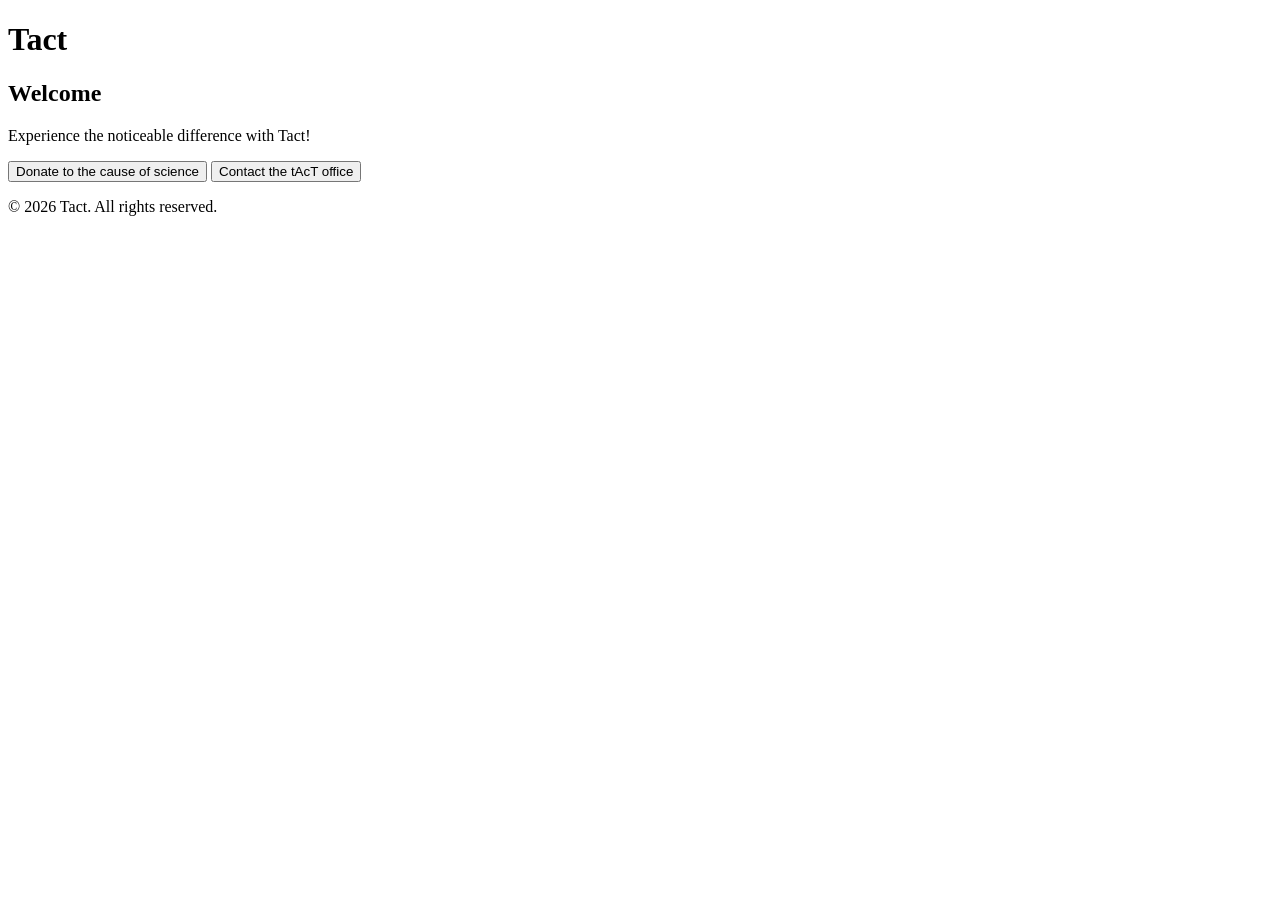
==== commit ccd943fa: "Removed cta-oscillate animation and related keyframes from index.html" ====
--- a/index.html
+++ b/index.html
@@ -1,1831 +1,26 @@
-<!doctype html>
+<!DOCTYPE html>
 <html lang="en">
-  <head>
-    <meta charset="utf-8">
-    <title>The Academy Trust — Science outreach and programmes</title>
-    <meta name="viewport" content="width=device-width, initial-scale=1">
-    <meta
-      name="description"
-      content="The Academy Trust (tAcT), started in 2014 by the Indian Academy of Sciences, runs science outreach, student fellowships, and a Chair Professorship."
-    >
-    <style>
-      /* —— Shared palette & typography (aligned with existing site) —— */
-      :root {
-        --bg: #fbfbfa;
-        --card: #ffffff;
-        --muted: #6b6f6b;
-        --green: #0a7a3a;
-        --gold: #b8860b;
-        --glass: rgba(10, 10, 10, 0.04);
-        --radius: 18px;
-        font-family: "Inter", system-ui, -apple-system, "Segoe UI", Roboto, Arial, sans-serif;
-        color-scheme: light;
-      }
-
-      * {
-        box-sizing: border-box;
-      }
-
-      html,
-      body {
-        height: 100%;
-      }
-
-      html {
-        scroll-behavior: smooth;
-      }
-
-      body {
-        margin: 0;
-        background:
-          linear-gradient(180deg, rgba(10, 40, 20, 0.02), rgba(255, 255, 255, 0.02)),
-          radial-gradient(800px 400px at 10% 10%, rgba(10, 122, 58, 0.03), transparent 10%),
-          var(--bg);
-        color: #0f1b1a;
-        -webkit-font-smoothing: antialiased;
-        -moz-osx-font-smoothing: grayscale;
-        line-height: 1.45;
-        padding-bottom: 64px;
-      }
-
-      .wrap {
-        max-width: 1200px;
-        margin: 0 auto;
-        padding: 20px;
-      }
-
-      /* —— Dock-style ribbon navigation (inspired by alright.html) —— */
-      .site-header {
-        position: sticky;
-        top: 12px;
-        z-index: 50;
-        margin: 0 20px 20px;
-        background: linear-gradient(180deg, rgba(255,255,255,0.85), rgba(255,255,255,0.75));
-        border-radius: 24px;
-        padding: 8px 20px;
-        box-shadow: 0 8px 32px rgba(10,20,10,0.08);
-        backdrop-filter: blur(12px) saturate(150%);
-        -webkit-backdrop-filter: blur(12px) saturate(150%);
-        border: 1px solid rgba(255,255,255,0.8);
-      }
-
-      .site-header-inner {
-        max-width: 1200px;
-        margin: 0 auto;
-        display: flex;
-        align-items: center;
-        justify-content: space-between;
-        gap: 16px;
-      }
-
-      .site-header-left {
-        display: inline-flex;
-        align-items: center;
-        gap: 12px;
-        min-width: 0;
-      }
-
-      .site-logo {
-        height: clamp(32px, 3.45vw, 41px);
-        width: auto;
-        border-radius: 10px;
-        box-shadow: 0 4px 16px rgba(12, 20, 14, 0.12);
-        transition: transform 0.2s ease;
-      }
-
-      .site-logo:hover {
-        transform: translateY(-1px);
-      }
-
-      .site-brand-text {
-        display: flex;
-        flex-direction: column;
-        min-width: 0;
-      }
-
-      .site-brand-title {
-        font-weight: 700;
-        letter-spacing: -0.02em;
-        color: #0f1b1a;
-        font-size: 15px;
-        white-space: nowrap;
-        line-height: 1.2;
-      }
-
-      .site-brand-subtitle {
-        font-size: 11px;
-        color: var(--muted);
-        letter-spacing: 0.06em;
-        text-transform: uppercase;
-        font-weight: 500;
-        margin-top: 1px;
-      }
-
-      .brand-link {
-        display: inline-flex;
-        align-items: center;
-        gap: 12px;
-        text-decoration: none;
-        color: inherit;
-        transition: transform 0.2s ease;
-      }
-
-      .brand-link:hover {
-        transform: translateY(-1px);
-      }
-
-      .brand-link::after {
-        display: none;
-      }
-
-      .site-header-center {
-        flex: 1;
-        display: flex;
-        justify-content: center;
-      }
-
-      .site-header-right {
-        display: flex;
-        align-items: center;
-        gap: 8px;
-      }
-
-      .site-nav {
-        font-size: 14px;
-        font-weight: 600;
-      }
-
-      .nav-list {
-        display: flex;
-        align-items: center;
-        gap: 6px;
-        list-style: none;
-        margin: 0;
-        padding: 0;
-      }
-
-      .nav-item {
-        position: relative;
-      }
-
-      .nav-trigger {
-        border: 0;
-        background: linear-gradient(180deg, rgba(255,255,255,0.7), rgba(255,255,255,0.6));
-        font: inherit;
-        padding: 8px 14px;
-        color: #0f1b1a;
-        cursor: pointer;
-        display: inline-flex;
-        align-items: center;
-        gap: 6px;
-        text-decoration: none;
-        position: relative;
-        border-radius: 12px;
-        font-weight: 600;
-        font-size: 14px;
-        border: 1px solid rgba(0,0,0,0.03);
-        box-shadow: 0 2px 8px rgba(10,20,10,0.04);
-        transition: all 0.2s ease;
-      }
-
-      .nav-trigger:hover {
-        transform: translateY(-2px);
-        box-shadow: 0 6px 16px rgba(10,20,10,0.08);
-        background: linear-gradient(180deg, rgba(255,255,255,0.8), rgba(255,255,255,0.7));
-      }
-
-      .nav-trigger::before {
-        content: "";
-        position: absolute;
-        left: 0;
-        right: 0;
-        bottom: -1px;
-        height: 1px;
-        background: rgba(184, 134, 11, 0.3);
-        transform-origin: center;
-        transform: scaleX(0);
-        opacity: 0;
-        transition: all 0.2s ease;
-      }
-
-      .nav-trigger::after {
-        content: "";
-        display: inline-block;
-        width: 0;
-        height: 0;
-        border-left: 4px solid transparent;
-        border-right: 4px solid transparent;
-        border-top: 4px solid rgba(184, 134, 11, 0.5);
-        transform: translateY(1px);
-        transition: all 0.15s ease;
-      }
-
-      .nav-link--primary::after {
-        display: none;
-      }
-
-      .nav-trigger:hover::before {
-        opacity: 1;
-        transform: scaleX(0.8);
-      }
-
-      .nav-item--open > .nav-trigger::before,
-      .nav-trigger[aria-expanded="true"]::before {
-        opacity: 1;
-        transform: scaleX(0.8);
-      }
-
-      .nav-item--open > .nav-trigger::after,
-      .nav-trigger[aria-expanded="true"]::after {
-        transform: translateY(-1px) rotate(180deg);
-        border-top-color: transparent;
-        border-bottom: 4px solid rgba(184, 134, 11, 0.7);
-      }
-
-      .nav-trigger:focus-visible {
-        outline: 2px solid var(--green);
-        outline-offset: 2px;
-        border-radius: 12px;
-      }
-
-      .nav-menu {
-        position: absolute;
-        top: 100%;
-        left: 50%;
-        transform: translate(-50%, 4px);
-        margin-top: 4px;
-        min-width: 200px;
-        padding: 8px 0;
-        list-style: none;
-        background: rgba(255, 255, 255, 0.95);
-        backdrop-filter: blur(12px) saturate(150%);
-        border-radius: 12px;
-        box-shadow: 0 8px 24px rgba(12, 20, 14, 0.1);
-        border: 1px solid rgba(0,0,0,0.05);
-        opacity: 0;
-        pointer-events: none;
-        transition: all 0.2s ease;
-      }
-
-      .nav-item--open .nav-menu {
-        opacity: 1;
-        pointer-events: auto;
-        transform: translate(-50%, 0);
-      }
-
-      .nav-menu a {
-        display: block;
-        padding: 8px 16px;
-        font-size: 14px;
-        color: #0f1b1a;
-        transition: all 0.15s ease;
-        font-weight: 500;
-      }
-
-      .nav-menu a:hover {
-        background: rgba(10, 122, 58, 0.08);
-        color: var(--green);
-        padding-left: 20px;
-      }
-
-      .nav-menu a:focus-visible {
-        background: rgba(10, 122, 58, 0.08);
-        outline: none;
-        box-shadow: 0 0 0 2px rgba(10, 122, 58, 0.3) inset;
-        border-radius: 6px;
-        margin: 0 6px;
-      }
-
-      .nav-link--primary {
-        padding: 10px 16px;
-        border-radius: 12px;
-        border: 1px solid rgba(184, 134, 11, 0.2);
-        background: linear-gradient(180deg, var(--green), #07602c);
-        color: #ffffff;
-        font-weight: 600;
-        position: relative;
-        overflow: hidden;
-        box-shadow: 0 4px 12px rgba(6, 80, 40, 0.15);
-        transition: all 0.2s ease;
-      }
-
-      .nav-link--primary span {
-        position: relative;
-        z-index: 1;
-      }
-
-      .nav-link--primary:hover {
-        transform: translateY(-2px);
-        box-shadow: 0 6px 16px rgba(6, 80, 40, 0.2);
-      }
-
-      .nav-link--primary:focus-visible {
-        outline: 2px solid var(--green);
-        outline-offset: 2px;
-      }
-
-      main {
-        margin-top: 24px;
-      }
-
-      h1,
-      h2,
-      h3 {
-        margin: 0 0 8px;
-        letter-spacing: -0.03em;
-      }
-
-      h1 {
-        font-size: 34px;
-        color: var(--green);
-      }
-
-      h2 {
-        font-size: 22px;
-        color: var(--green);
-      }
-
-      h3 {
-        font-size: 18px;
-      }
-
-      p {
-        margin: 4px 0 10px;
-      }
-
-      a {
-        color: var(--green);
-        text-decoration: none;
-        position: relative;
-      }
-
-      a::after {
-        content: "";
-        position: absolute;
-        left: 0;
-        bottom: -2px;
-        width: 0;
-        height: 1px;
-        background: var(--green);
-        opacity: 0.8;
-        transition: width 0.18s ease-out, opacity 0.18s ease-out;
-      }
-
-      a:hover::after {
-        width: 100%;
-        opacity: 1;
-      }
-
-      a:focus-visible {
-        outline: 2px solid var(--green);
-        outline-offset: 3px;
-      }
-
-      .skip-link {
-        position: absolute;
-        top: -40px;
-        left: 0;
-        background: var(--green);
-        color: #ffffff;
-        padding: 8px 12px;
-        text-decoration: none;
-        z-index: 100;
-        border-radius: 0 0 8px 0;
-      }
-
-      .skip-link:focus {
-        top: 0;
-      }
-
-      /* —— Layout & sections —— */
-      .section {
-        margin-bottom: 28px;
-      }
-
-      .surface {
-        background: var(--card);
-        border-radius: var(--radius);
-        padding: 20px 20px 18px;
-        border: 2px solid rgba(9, 9, 9, 0.02);
-        border-top: 3px solid rgba(184, 134, 11, 0.2);
-        box-shadow: 0 18px 60px rgba(20, 30, 20, 0.04);
-      }
-
-      .section header p {
-        color: var(--muted);
-        font-size: 15px;
-      }
-
-      /* Hero-like arrival layout (desktop-first) */
-      .arrival {
-        display: grid;
-        grid-template-columns: minmax(260px, 3.2fr) minmax(0, 2.3fr);
-        gap: 32px;
-        align-items: stretch;
-      }
-
-      .arrival-copy {
-        max-width: 560px;
-      }
-
-      .arrival-copy p {
-        font-size: 15px;
-      }
-
-      .hero-visual {
-        border-radius: 24px;
-        overflow: hidden;
-        box-shadow: 0 24px 60px rgba(12, 20, 14, 0.16);
-        background:
-          linear-gradient(160deg, rgba(10, 122, 58, 0.16), rgba(10, 122, 58, 0.02)),
-          radial-gradient(220px 220px at 20% 0%, rgba(184, 134, 11, 0.3), transparent 65%),
-          radial-gradient(260px 260px at 80% 110%, rgba(10, 122, 58, 0.25), transparent 70%),
-          #fdfdfc;
-        min-height: 320px;
-        position: relative;
-        transform: scale(1.02);
-        transition: transform 0.3s ease, box-shadow 0.3s ease;
-      }
-
-      .hero-visual:hover {
-        transform: scale(1.05);
-        box-shadow: 0 32px 80px rgba(12, 20, 14, 0.2);
-      }
-
-      .hero-visual-note {
-        display: none;
-      }
-
-      .home-events-board {
-        padding: 14px;
-        border-top-color: rgba(10, 122, 58, 0.24);
-      }
-
-      .home-events-layout {
-        display: grid;
-        grid-template-columns: 1.2fr 1fr;
-        gap: 10px;
-      }
-
-      .home-events-pane {
-        min-width: 0;
-        background: linear-gradient(180deg, rgba(255, 255, 255, 0.84), rgba(255, 255, 255, 0.94));
-        border: 1px solid rgba(10, 20, 10, 0.08);
-        border-radius: 12px;
-        padding: 8px;
-      }
-
-      .home-events-pane h2 {
-        margin: 0 0 8px;
-        font-size: 18px;
-      }
-
-      .home-vertical-window {
-        height: 304px;
-        position: relative;
-        overflow: hidden;
-        border: 1px solid rgba(10, 20, 10, 0.06);
-        border-radius: 10px;
-        padding: 0;
-        background: #ffffff;
-      }
-
-      .home-vertical-track {
-        display: grid;
-        gap: 0;
-      }
-
-      .home-upcoming-card {
-        height: 304px;
-        display: grid;
-        grid-template-columns: minmax(128px, 44%) minmax(0, 1fr);
-        gap: 0;
-      }
-
-      .home-upcoming-card img {
-        width: 100%;
-        height: 100%;
-        object-fit: cover;
-      }
-
-      .home-upcoming-copy {
-        padding: 10px;
-      }
-
-      .home-upcoming-copy h3 {
-        margin: 0 0 6px;
-        font-size: 16px;
-        color: var(--green);
-        line-height: 1.25;
-      }
-
-      .home-upcoming-copy p {
-        margin: 0;
-        font-size: 13px;
-        line-height: 1.45;
-        color: #2f3d38;
-      }
-
-      .home-upcoming-dots {
-        position: absolute;
-        right: 10px;
-        bottom: 10px;
-        display: inline-flex;
-        gap: 6px;
-        z-index: 3;
-        padding: 4px 6px;
-        border-radius: 999px;
-        background: rgba(255, 255, 255, 0.72);
-        backdrop-filter: blur(4px);
-      }
-
-      .home-upcoming-dot {
-        width: 8px;
-        height: 8px;
-        border-radius: 999px;
-        border: 0;
-        background: rgba(10, 122, 58, 0.28);
-        padding: 0;
-        cursor: pointer;
-      }
-
-      .home-upcoming-dot.is-active {
-        background: rgba(10, 122, 58, 0.92);
-      }
-
-      .home-horizontal-window {
-        overflow: hidden;
-        max-height: none;
-        border: 0;
-        border-radius: 0;
-        padding: 0;
-        background: transparent;
-      }
-
-      .home-horizontal-track {
-        display: grid;
-        gap: 7px;
-      }
-
-      .home-events-item {
-        display: grid;
-        grid-template-columns: 70px minmax(0, 1fr);
-        gap: 7px;
-        align-items: start;
-        padding: 7px;
-        border-radius: 10px;
-        background: linear-gradient(180deg, rgba(255, 255, 255, 0.9), #ffffff);
-        border: 1px solid rgba(10, 20, 10, 0.08);
-      }
-
-      .home-events-item img {
-        width: 66px;
-        height: 86px;
-        object-fit: cover;
-        border-radius: 7px;
-      }
-
-      .home-events-item--past {
-        min-width: 0;
-        grid-template-columns: 74px minmax(0, 1fr);
-      }
-
-      .home-events-item--past img {
-        width: 74px;
-        height: 98px;
-      }
-
-      .home-events-meta {
-        margin: 0 0 3px;
-        font-size: 12px;
-        line-height: 1.35;
-        color: var(--muted);
-      }
-
-      .home-events-item h3 {
-        margin: 0 0 3px;
-        font-size: 14px;
-        line-height: 1.3;
-        color: var(--green);
-      }
-
-      .home-events-item p {
-        margin: 0;
-        font-size: 12px;
-        line-height: 1.45;
-        color: #2f3d38;
-        display: -webkit-box;
-        -webkit-line-clamp: 3;
-        -webkit-box-orient: vertical;
-        overflow: hidden;
-      }
-
-      .home-events-empty {
-        color: var(--muted);
-        font-style: italic;
-      }
-
-      /* Simple outreach grid */
-      .outreach-grid {
-        display: grid;
-        grid-template-columns: repeat(2, minmax(0, 1fr));
-        gap: 14px;
-        margin-top: 12px;
-      }
-
-      .outreach-item {
-        background: linear-gradient(180deg, rgba(255, 255, 255, 0.9), #ffffff);
-        border-radius: 16px;
-        padding: 16px 18px;
-        border: 1px solid rgba(0, 0, 0, 0.03);
-        border-left: 3px solid rgba(184, 134, 11, 0.3);
-        box-shadow: 0 12px 36px rgba(12, 20, 10, 0.04);
-        transition: transform 0.2s ease, box-shadow 0.2s ease;
-        cursor: pointer;
-      }
-
-      .outreach-item:hover {
-        transform: translateY(-4px);
-        box-shadow: 0 16px 48px rgba(12, 20, 10, 0.08);
-        border-left-color: rgba(184, 134, 11, 0.5);
-      }
-
-      .outreach-item h3 {
-        margin-bottom: 4px;
-        color: var(--green);
-      }
-
-      .outreach-item p {
-        font-size: 14px;
-        color: var(--muted);
-      }
-
-      /* Photo grid for outreach images */
-      .photo-grid {
-        display: grid;
-        grid-template-columns: repeat(3, minmax(0, 1fr));
-        gap: 10px;
-        margin-top: 16px;
-      }
-
-      /* Slideshow for hero visual */
-      .slideshow-container {
-        position: relative;
-        width: 100%;
-        height: 100%;
-        overflow: hidden;
-      }
-
-      .slideshow-slide {
-        position: absolute;
-        top: 0;
-        left: 0;
-        width: 100%;
-        height: 100%;
-        opacity: 0;
-        transition: opacity 0.5s ease-in-out;
-      }
-
-      .slideshow-slide.active {
-        opacity: 1;
-      }
-
-      .slideshow-slide img {
-        width: 100%;
-        height: 100%;
-        object-fit: cover;
-        transition: transform 1.5s ease-in-out;
-      }
-
-      .slideshow-slide.active img {
-        transform: scale(1.2);
-        animation: zoomOut 1.5s ease-in-out forwards;
-      }
-
-      @keyframes zoomOut {
-        0% {
-          transform: scale(1.2);
-        }
-        100% {
-          transform: scale(1);
-        }
-      }
-
-      /* Flipping image boxes: smooth Mac-like continuous flip */
-      .flipping-images {
-        display: grid;
-        grid-template-columns: repeat(3, 1fr);
-        gap: 20px;
-        margin-top: 32px;
-        width: 100%;
-      }
-
-      .flip-box {
-        position: relative;
-        width: 100%;
-        height: 220px;
-        perspective: 1200px;
-        border-radius: 18px;
-        overflow: hidden;
-        transition: transform 0.3s ease, box-shadow 0.3s ease;
-        cursor: pointer;
-      }
-
-      .flip-box:hover {
-        transform: translateY(-8px);
-        box-shadow: 0 20px 50px rgba(12, 20, 14, 0.15);
-      }
-
-      .flip-box-inner {
-        position: relative;
-        width: 100%;
-        height: 100%;
-        transform-style: preserve-3d;
-        animation: flipCarousel 7s cubic-bezier(0.33, 0.01, 0.16, 0.99) infinite;
-      }
-
-      /* Slightly staggered starts so they feel like a mechanical trio */
-      .flipping-images .flip-box:nth-child(2) .flip-box-inner {
-        animation-delay: 1.2s;
-      }
-
-      .flipping-images .flip-box:nth-child(3) .flip-box-inner {
-        animation-delay: 2.4s;
-      }
-
-      /* Long show, quick but smooth flip, then show again */
-      @keyframes flipCarousel {
-        0%, 38% {
-          transform: rotateY(0deg);
-        }
-        46% {
-          transform: rotateY(190deg); /* tiny overshoot */
-        }
-        52% {
-          transform: rotateY(180deg);
-        }
-        60%, 88% {
-          transform: rotateY(180deg);
-        }
-        96% {
-          transform: rotateY(370deg); /* overshoot back */
-        }
-        100% {
-          transform: rotateY(360deg);
-        }
-      }
-
-      .flip-box-front, .flip-box-back {
-        position: absolute;
-        width: 100%;
-        height: 100%;
-        backface-visibility: hidden;
-        border-radius: 18px;
-        overflow: hidden;
-      }
-
-      .flip-box-back {
-        transform: rotateY(180deg);
-      }
-
-      .flip-box img {
-        width: 100%;
-        height: 100%;
-        object-fit: cover;
-        transition: transform 0.5s ease;
-      }
-
-      .flip-box-link {
-        display: block;
-        text-decoration: none;
-        color: inherit;
-        transition: transform 0.2s ease;
-      }
-
-      .flip-box-link:hover {
-        transform: scale(1.02);
-      }
-
-      .flip-box-link:hover .flip-box {
-        box-shadow: 0 12px 32px rgba(10, 20, 10, 0.15);
-      }
-
-      .flip-box:hover img {
-        transform: scale(1.1);
-      }
-
-      .photo-grid figure {
-        margin: 0;
-        border-radius: 14px;
-        overflow: hidden;
-        background:
-          linear-gradient(180deg, rgba(255, 255, 255, 0.9), #ffffff),
-          radial-gradient(220px 220px at 10% 0%, rgba(10, 122, 58, 0.08), transparent 65%);
-        box-shadow: 0 10px 30px rgba(12, 20, 10, 0.04);
-      }
-
-      .photo-grid img {
-        width: 100%;
-        height: 100%;
-        display: block;
-        object-fit: cover;
-        aspect-ratio: 4 / 3;
-      }
-
-      .photo-grid figcaption {
-        font-size: 12px;
-        color: var(--muted);
-        padding: 6px 8px 8px;
-        background: rgba(255, 255, 255, 0.9);
-      }
-
-      .outreach-links {
-        display: flex;
-        flex-wrap: wrap;
-        gap: 12px;
-        justify-content: center;
-        margin-top: 32px;
-        padding-top: 24px;
-        border-top: 1px solid rgba(184, 134, 11, 0.15);
-      }
-
-      .outreach-links .btn {
-        margin: 0;
-      }
-
-      .outreach-item h3 a {
-        color: var(--green);
-        text-decoration: none;
-        transition: color 0.2s ease;
-      }
-
-      .outreach-item h3 a:hover {
-        color: #07602c;
-        text-decoration: underline;
-      }
-
-      .outreach-item-link {
-        text-decoration: none;
-        color: inherit;
-        transition: transform 0.2s ease, box-shadow 0.2s ease;
-        display: block;
-      }
-
-      .outreach-item-link:hover {
-        transform: translateY(-2px);
-      }
-
-      .outreach-item-link:hover .outreach-item {
-        box-shadow: 0 12px 32px rgba(10, 20, 10, 0.12);
-        border-top-color: rgba(184, 134, 11, 0.4);
-      }
-
-      /* CTAs */
-      .ctas {
-        display: grid;
-        grid-template-columns: repeat(3, minmax(0, 1fr));
-        gap: 10px;
-        margin-top: 16px;
-      }
-
-      .ctas .btn {
-        width: 100%;
-        min-height: 46px;
-      }
-
-      .ctas .btn:hover {
-        transform: none;
-      }
-
-      .btn {
-        display: inline-flex;
-        align-items: center;
-        justify-content: center;
-        padding: 12px 20px;
-        border-radius: 14px;
-        border: 1px solid transparent;
-        font-weight: 700;
-        font-size: 14px;
-        cursor: pointer;
-        text-decoration: none;
-        transition:
-          transform 0.2s ease,
-          box-shadow 0.2s ease,
-          background 0.2s ease,
-          border-color 0.2s ease;
-      }
-
-      .btn-primary {
-        background: linear-gradient(180deg, var(--green), #07602c);
-        color: #ffffff;
-        box-shadow: 0 12px 36px rgba(6, 80, 40, 0.14);
-        border: 1px solid rgba(184, 134, 11, 0.35);
-      }
-
-      .btn-primary:hover {
-        transform: translateY(-4px) scale(1.01);
-        box-shadow: 0 18px 52px rgba(6, 80, 40, 0.26);
-      }
-
-      .btn-secondary {
-        background: linear-gradient(180deg, #ffffff, #f6f5f2);
-        color: var(--muted);
-        border-color: rgba(0, 0, 0, 0.06);
-        box-shadow: 0 8px 24px rgba(10, 20, 10, 0.06);
-      }
-
-      .btn-secondary:hover {
-        transform: translateY(-3px) scale(1.01);
-        box-shadow: 0 14px 38px rgba(10, 20, 10, 0.16);
-        border-color: rgba(0, 0, 0, 0.12);
-      }
-
-      .btn:focus-visible {
-        outline: 2px solid var(--green);
-        outline-offset: 3px;
-      }
-
-      /* Keep the closing CTA row visually stable */
-      .ctas .btn-secondary {
-        animation: none;
-      }
-
-      .ctas .btn-secondary:hover {
-        animation: none;
-      }
-
-      @keyframes cta-oscillate {
-        0% {
-          background: linear-gradient(180deg, #ffffff, #f6f5f2);
-          color: var(--muted);
-          border-color: rgba(0, 0, 0, 0.06);
-        }
-        40% {
-          background: linear-gradient(135deg, #ffffff, #e9f7f0);
-          color: #064e3b;
-          border-color: rgba(10, 122, 58, 0.35);
-        }
-        70% {
-          background: linear-gradient(135deg, #0a7a3a, #07602c);
-          color: #ffffff;
-          border-color: rgba(184, 134, 11, 0.45);
-        }
-        100% {
-          background: linear-gradient(180deg, #ffffff, #f6f5f2);
-          color: var(--muted);
-          border-color: rgba(0, 0, 0, 0.08);
-        }
-      }
-
-      /* How-it-works list */
-      .steps {
-        padding-left: 20px;
-        margin: 8px 0 4px;
-      }
-
-      .steps li {
-        margin-bottom: 6px;
-      }
-
-      /* Info dropdown cards */
-      .info-card {
-        border-radius: 18px;
-        border: 1px solid rgba(15, 23, 42, 0.06);
-        box-shadow: 0 14px 40px rgba(15, 23, 42, 0.06);
-        overflow: hidden;
-        background: linear-gradient(180deg, rgba(255, 255, 255, 0.98), #f9fafb);
-      }
-
-      .info-card-toggle {
-        width: 100%;
-        border: 0;
-        background: transparent;
-        padding: 14px 16px 12px;
-        display: flex;
-        align-items: center;
-        justify-content: space-between;
-        gap: 12px;
-        cursor: pointer;
-      }
-
-      .info-card-toggle:focus-visible {
-        outline: 2px solid var(--green);
-        outline-offset: 2px;
-      }
-
-      .info-card-heading h2 {
-        margin: 0 0 4px;
-        font-size: 18px;
-      }
-
-      .info-card-heading p {
-        margin: 0;
-        font-size: 14px;
-        color: var(--muted);
-      }
-
-      .info-card-toggle::after {
-        content: "";
-        width: 10px;
-        height: 10px;
-        border-radius: 999px;
-        border: 2px solid rgba(184, 134, 11, 0.7);
-        border-left-color: transparent;
-        border-top-color: transparent;
-        transform: rotate(45deg);
-        transition: transform 0.2s ease, border-color 0.2s ease;
-      }
-
-      .info-card-toggle[aria-expanded="true"]::after {
-        transform: rotate(225deg);
-        border-color: rgba(10, 122, 58, 0.85);
-        border-left-color: transparent;
-        border-top-color: transparent;
-      }
-
-      .info-card-body {
-        padding: 0 16px 14px;
-        max-height: 0;
-        overflow: hidden;
-        opacity: 0;
-        transform: translateY(-4px);
-        transition:
-          max-height 0.3s ease,
-          opacity 0.25s ease,
-          transform 0.25s ease;
-      }
-
-      .info-card.info-card--open .info-card-body {
-        opacity: 1;
-        transform: translateY(0);
-      }
-
-      /* Footer */
-      footer[aria-label="Site footer"] {
-        margin-top: 30px;
-        padding-top: 20px;
-        border-top: 1px solid rgba(184, 134, 11, 0.25);
-        text-align: center;
-        color: var(--muted);
-        font-size: 13px;
-      }
-
-      /* Optimized animations */
-      .fade-section {
-        opacity: 0;
-        transform: translateY(20px);
-        transition:
-          opacity 0.6s cubic-bezier(0.4, 0, 0.2, 1),
-          transform 0.6s cubic-bezier(0.4, 0, 0.2, 1);
-        will-change: opacity, transform;
-      }
-
-      .fade-section.in-view {
-        opacity: 1;
-        transform: translateY(0);
-      }
-
-      .surface:hover {
-        box-shadow: 0 20px 70px rgba(10, 20, 10, 0.06);
-        border-color: rgba(9, 9, 9, 0.04);
-      }
-
-      .surface:focus-within {
-        border-color: rgba(10, 122, 58, 0.35);
-      }
-
-      /* Responsive adjustments */
-      @media (max-width: 900px) {
-        .wrap {
-          padding: 16px;
-        }
-
-        .site-header-inner {
-          padding-inline: 16px;
-          flex-wrap: wrap;
-          row-gap: 8px;
-        }
-
-        .site-header-center {
-          order: 3;
-          width: 100%;
-          justify-content: flex-start;
-        }
-
-        .site-nav {
-          width: 100%;
-        }
-
-        .nav-list {
-          flex-wrap: wrap;
-          justify-content: flex-start;
-          row-gap: 6px;
-        }
-
-        .arrival {
-          grid-template-columns: minmax(0, 1fr);
-        }
-
-        .home-events-layout {
-          grid-template-columns: 1fr;
-        }
-
-        .home-vertical-window {
-          height: auto;
-          max-height: 304px;
-        }
-
-        .home-upcoming-card {
-          height: 304px;
-          grid-template-columns: 1fr;
-        }
-
-        .home-upcoming-card img {
-          display: none;
-        }
-
-        .photo-grid {
-          grid-template-columns: repeat(2, minmax(0, 1fr));
-        }
-
-        .ctas {
-          grid-template-columns: repeat(2, minmax(0, 1fr));
-        }
-      }
-
-      @media (max-width: 600px) {
-        .wrap {
-          padding: 12px;
-        }
-
-        h1 {
-          font-size: 28px;
-        }
-
-        .outreach-grid {
-          grid-template-columns: minmax(0, 1fr);
-        }
-
-        .photo-grid {
-          grid-template-columns: minmax(0, 1fr);
-        }
-
-        .ctas {
-          grid-template-columns: minmax(0, 1fr);
-        }
-      }
-
-      /* Respect reduced motion preferences */
-      @media (prefers-reduced-motion: reduce) {
-        html {
-          scroll-behavior: auto;
-        }
-
-        .fade-section {
-          opacity: 1;
-          transform: none;
-          transition: none;
-        }
-
-      }
-    </style>
-    <!-- Include shared ribbon CSS -->
-    <link rel="stylesheet" href="shared-ribbon.css">
-  </head>
-  <body>
-    <div class="wrap">
-      <!-- Shared Ribbon Navigation -->
-      <header class="site-header">
-        <div class="site-header-inner">
-          <div class="site-header-left">
-            <a href="index.html" class="brand-link">
-              <img
-                src="assets/images/tact-logo.jpg"
-                alt="tAcT logo"
-                class="site-logo"
-                loading="lazy"
-                decoding="async"
-              >
-              <div class="site-brand-text">
-                <span class="site-brand-title">The Academy Trust</span>
-                <span class="site-brand-subtitle">Science outreach</span>
-              </div>
-            </a>
-          </div>
-
-          <div class="site-header-center">
-            <nav class="site-nav" aria-label="Primary navigation">
-              <ul class="nav-list">
-                <li class="nav-item nav-item--has-menu">
-                  <button
-                    class="nav-trigger"
-                    type="button"
-                    aria-haspopup="true"
-                    aria-expanded="false"
-                  >
-                    Outreach Programs
-                  </button>
-                  <ul class="nav-menu" role="menu">
-                    <li><a href="vijnana-harate.html" role="menuitem">Vijnana Harate</a></li>
-                    <li><a href="vijnana-aranya.html" role="menuitem">Vijnana Aranya</a></li>
-                    <li><a href="vijnana-yuvati.html" role="menuitem">Vijnana Yuvati</a></li>
-                    <li><a href="vijnana-nataka.html" role="menuitem">Vijnana Nataka</a></li>
-                    <li><a href="ganitha-mela.html" role="menuitem">Ganitha Mela</a></li>
-                  </ul>
-                </li>
-                <li class="nav-item nav-item--has-menu">
-                  <button
-                    class="nav-trigger"
-                    type="button"
-                    aria-haspopup="true"
-                    aria-expanded="false"
-                  >
-                    Other Initiatives
-                  </button>
-                  <ul class="nav-menu" role="menu">
-                    <li><a href="wait.html" role="menuitem">Industry Internship</a></li>
-                    <li><a href="wait.html" role="menuitem">Chair Professorship</a></li>
-                  </ul>
-                </li>
-                <li class="nav-item nav-item--has-menu">
-                  <button
-                    class="nav-trigger"
-                    type="button"
-                    aria-haspopup="true"
-                    aria-expanded="false"
-                  >
-                    Events & Media
-                  </button>
-                  <ul class="nav-menu" role="menu">
-                  <li><a href="events.html#upcoming" role="menuitem">Events</a></li>
-                  <li><a href="events.html#archive" role="menuitem">Archive</a></li>
-                  <li><a href="events.html#upcoming" role="menuitem">News & Updates</a></li>
-                  <li><a href="events.html#upcoming" role="menuitem">Calendar</a></li>
-                  </ul>
-                </li>
-                <li class="nav-item nav-item--has-menu">
-                  <button
-                    class="nav-trigger"
-                    type="button"
-                    aria-haspopup="true"
-                    aria-expanded="false"
-                  >
-                    Governance
-                  </button>
-                  <ul class="nav-menu" role="menu">
-                    <li><a href="wait.html" role="menuitem">Founding Trustees</a></li>
-                    <li><a href="wait.html" role="menuitem">Current Trustees</a></li>
-                    <li><a href="wait.html" role="menuitem">Outreach Committee</a></li>
-                    <li><a href="wait.html" role="menuitem">Annual Reports</a></li>
-                    <li><a href="wait.html" role="menuitem">Statutory Documents</a></li>
-                    <li><a href="wait.html" role="menuitem">Office & Contact</a></li>
-                  </ul>
-                </li>
-              </ul>
-            </nav>
-          </div>
-
-          <div class="site-header-right">
-            <a href="donate.html" class="nav-link nav-link--primary">
-              <span>Donate</span>
-            </a>
-          </div>
-        </div>
-      </header>
-
-      <main id="main">
-        <!-- ARRIVAL: first screen -->
-        <section
-          class="section surface fade-section arrival"
-          aria-labelledby="arrival-heading"
-        >
-          <aside class="hero-visual" aria-label="Photograph from an outreach visit">
-            <div class="slideshow-container">
-              <div class="slideshow-slide active">
-                <img
-                  src="flauntimages/Main pic roll/1.jpg"
-                  alt=""
-                  loading="lazy"
-                  decoding="async"
-                >
-              </div>
-              <div class="slideshow-slide">
-                <img
-                  src="flauntimages/Main pic roll/2.jpg"
-                  alt=""
-                  loading="lazy"
-                  decoding="async"
-                >
-              </div>
-              <div class="slideshow-slide">
-                <img
-                  src="flauntimages/Main pic roll/3.jpg"
-                  alt=""
-                  loading="lazy"
-                  decoding="async"
-                >
-              </div>
-              <div class="slideshow-slide">
-                <img
-                  src="flauntimages/Main pic roll/4.jpg"
-                  alt=""
-                  loading="lazy"
-                  decoding="async"
-                >
-              </div>
-              <div class="slideshow-slide">
-                <img
-                  src="flauntimages/Main pic roll/5.jpg"
-                  alt=""
-                  loading="lazy"
-                  decoding="async"
-                >
-              </div>
-              <div class="slideshow-slide">
-                <img
-                  src="flauntimages/Main pic roll/6.jpg"
-                  alt=""
-                  loading="lazy"
-                  decoding="async"
-                >
-              </div>
-              <div class="slideshow-slide">
-                <img
-                  src="flauntimages/Main pic roll/7.jpg"
-                  alt=""
-                  loading="lazy"
-                  decoding="async"
-                >
-              </div>
-              <div class="slideshow-slide">
-                <img
-                  src="flauntimages/Main pic roll/8.jpg"
-                  alt=""
-                  loading="lazy"
-                  decoding="async"
-                >
-              </div>
-            </div>
-          </aside>
-
-          <div class="arrival-copy">
-            <header>
-              <h1 id="arrival-heading">The Academy Trust (tAcT)</h1>
-              <p>
-                The Academy Trust is a public charitable trust set up in 2014 by the Indian Academy of Sciences, which was founded in 1934 by Nobel laureate Sir C. V. Raman. It was created to make science education more tangible in schools, colleges, and in society at large.
-              </p>
-            </header>
-            <p>
-              tAcT works through three strands: science education outreach programmes such as Vijnana Harate, Aranya, Yuvati, Nataka and Ganitha Mela; internships that link students, academia, and industry; and an endowment Chair Professorship that brings leading scientists to classrooms and research centres.
-            </p>
-          </div>
+<head>
+    <meta charset="UTF-8">
+    <meta http-equiv="X-UA-Compatible" content="IE=edge">
+    <meta name="viewport" content="width=device-width, initial-scale=1.0">
+    <title>Tact</title>
+    <link rel="stylesheet" href="styles.css">
+</head>
+<body>
+    <header>
+        <h1>Tact</h1>
+    </header>
+    <main>
+        <section>
+            <h2>Welcome</h2>
+            <p>Experience the noticeable difference with Tact!</p>
+            <button>Donate to the cause of science</button>
+            <button>Contact the tAcT office</button>
         </section>
-
-        <section class="section surface fade-section home-events-board" aria-labelledby="home-events-heading">
-          <div class="home-events-layout">
-            <div class="home-events-pane" id="home-upcoming-pane">
-              <h2 id="home-events-heading">Upcoming Events</h2>
-              <div class="home-vertical-window">
-                <div id="home-upcoming-track" class="home-vertical-track"></div>
-                <div id="home-upcoming-dots" class="home-upcoming-dots" aria-label="Upcoming event navigation"></div>
-              </div>
-            </div>
-            <div class="home-events-pane" id="home-previous-pane">
-              <h2>Past Events</h2>
-              <div class="home-horizontal-window">
-                <div id="home-previous-track" class="home-horizontal-track"></div>
-              </div>
-              <div style="margin-top: 10px;">
-                <a class="btn btn-secondary" href="events.html#archive">See more past events</a>
-              </div>
-            </div>
-          </div>
-        </section>
-
-        <!-- OUTREACH OVERVIEW: what we do in institutions and communities -->
-        <section
-          class="section surface fade-section"
-          aria-labelledby="outreach-overview-heading"
-        >
-          <header>
-            <h2 id="outreach-overview-heading">What we do in schools, colleges, and communities</h2>
-            <p>
-              Our outreach programmes bring scientists and educators to classrooms, halls, and village centres in small, structured groups.
-            </p>
-          </header>
-
-          <!-- Future: outreach blocks with visuals and short descriptions for each program -->
-          <div class="outreach-grid" aria-label="Outreach experiences">
-            <a href="vijnana-harate.html" class="outreach-item-link">
-              <article class="outreach-item" aria-labelledby="harate-title">
-                <h3 id="harate-title">Vijnana Harate</h3>
-                <p>
-                  Informal conversations between students and scientists, usually held in classrooms or small groups on campus.
-                </p>
-              </article>
-            </a>
-
-            <a href="vijnana-aranya.html" class="outreach-item-link">
-              <article class="outreach-item" aria-labelledby="aranya-title">
-                <h3 id="aranya-title">Vijnana Aranya</h3>
-                <p>
-                  Outreach visits in rural, tribal, and remote areas, often in partnership with local schools and community organisations.
-                </p>
-              </article>
-            </a>
-
-            <a href="vijnana-yuvati.html" class="outreach-item-link">
-              <article class="outreach-item" aria-labelledby="yuvati-title">
-                <h3 id="yuvati-title">Vijnana Yuvati</h3>
-                <p>
-                  Sessions that centre girls and young women in science, with space for questions about study, work, and everyday life.
-                </p>
-              </article>
-            </a>
-
-            <a href="vijnana-nataka.html" class="outreach-item-link">
-              <article class="outreach-item" aria-labelledby="nataka-title">
-                <h3 id="nataka-title">Vijnana Nataka</h3>
-                <p>
-                  Theatre and music used as tools for science communication, with students preparing and performing short pieces.
-                </p>
-              </article>
-            </a>
-
-            <a href="ganitha-mela.html" class="outreach-item-link">
-              <article class="outreach-item" aria-labelledby="mela-title">
-                <h3 id="mela-title">Ganitha Mela</h3>
-                <p>
-                  Hands-on mathematics activities where students handle objects, puzzles, and simple experiments linked to school topics.
-                </p>
-              </article>
-            </a>
-          </div>
-
-          <!-- Continuously flipping image boxes -->
-          <div class="flipping-images" aria-label="Outreach program showcase">
-            <a href="vijnana-harate.html" class="flip-box-link">
-              <div class="flip-box" id="flip-box-1">
-                <div class="flip-box-inner">
-                  <div class="flip-box-front">
-                    <img src="flauntimages/Vijnana Harate/1.jpg" alt="Vijnana Harate - conversations with scientists">
-                  </div>
-                  <div class="flip-box-back">
-                    <img src="flauntimages/Vijnana Harate/3.jpg" alt="Vijnana Harate - simple experiments">
-                  </div>
-                </div>
-              </div>
-            </a>
-            <a href="vijnana-nataka.html" class="flip-box-link">
-              <div class="flip-box" id="flip-box-2">
-                <div class="flip-box-inner">
-                  <div class="flip-box-front">
-                    <img src="flauntimages/Vijnana Nataka/1.jpg" alt="Vijnana Nataka - theatre and science">
-                  </div>
-                  <div class="flip-box-back">
-                    <img src="flauntimages/Vijnana Nataka/3.jpg" alt="Vijnana Nataka - community performance">
-                  </div>
-                </div>
-              </div>
-            </a>
-            <a href="vijnana-yuvati.html" class="flip-box-link">
-              <div class="flip-box" id="flip-box-3">
-                <div class="flip-box-inner">
-                  <div class="flip-box-front">
-                    <img src="flauntimages/Vijnana Yuvati/1.jpg" alt="Vijnana Yuvati - women in STEM">
-                  </div>
-                  <div class="flip-box-back">
-                    <img src="flauntimages/Vijnana Yuvati/2.jpg" alt="Vijnana Yuvati - mentorship and workshops">
-                  </div>
-                </div>
-              </div>
-            </a>
-          </div>
-
-          <!-- Links to detailed outreach subpages -->
-          <div class="outreach-links">
-            <a href="vijnana-harate.html" class="btn btn-secondary">Learn about Vijnana Harate</a>
-            <a href="vijnana-aranya.html" class="btn btn-secondary">Explore Vijnana Aranya</a>
-            <a href="vijnana-yuvati.html" class="btn btn-secondary">Discover Vijnana Yuvati</a>
-            <a href="vijnana-nataka.html" class="btn btn-secondary">See Vijnana Nataka</a>
-            <a href="ganitha-mela.html" class="btn btn-secondary">Join Ganitha Mela</a>
-          </div>
-        </section>
-
-        <!-- HOW IT WORKS: for educators and institutions -->
-        <section
-          class="section surface fade-section"
-          aria-labelledby="how-it-works-heading"
-        >
-          <article class="info-card" aria-labelledby="how-it-works-heading">
-            <button
-              class="info-card-toggle"
-              type="button"
-              aria-expanded="false"
-              data-info-card-target="how-it-works-body"
-            >
-              <div class="info-card-heading">
-                <h2 id="how-it-works-heading">How a school or college works with us</h2>
-                <p>From the first email to the final discussion, most visits follow a simple four-step sequence.</p>
-              </div>
-            </button>
-            <div
-              id="how-it-works-body"
-              class="info-card-body"
-            >
-              <ol class="steps">
-                <li>
-                  You write to us with a short note about your institution, location, and the group of students you have in mind.
-                </li>
-                <li>
-                  We speak with you to understand your timetable, language of instruction, and possible dates.
-                </li>
-                <li>
-                  Together, we choose an outreach format that fits your students, staff availability, and space.
-                </li>
-                <li>
-                  We visit your campus or centre, run the sessions, and keep time for questions and discussion.
-                </li>
-              </ol>
-            </div>
-          </article>
-        </section>
-
-        <!-- TRUST: who runs this and how it is held -->
-        <section
-          class="section surface fade-section"
-          aria-labelledby="trust-heading"
-        >
-          <article class="info-card" aria-labelledby="trust-heading">
-            <button
-              class="info-card-toggle"
-              type="button"
-              aria-expanded="false"
-              data-info-card-target="trust-body"
-            >
-              <div class="info-card-heading">
-                <h2 id="trust-heading">Who runs this work and how we stay accountable</h2>
-                <p>The Academy Trust is a registered public charitable trust with audited accounts and statutory registrations.</p>
-              </div>
-            </button>
-            <div
-              id="trust-body"
-              class="info-card-body"
-            >
-              <p>
-                The Academy Trust was started in 2014 by the Indian Academy of Sciences, which was founded in 1934 by Sir C. V. Raman.
-              </p>
-              <p>
-                The Trust holds a corpus fund, maintains audited accounts, and keeps its registrations, including 80G and 12A, up to date so that support is handled with care.
-              </p>
-            </div>
-          </article>
-        </section>
-
-        <!-- CLOSING ACTIONS: next steps for visitors -->
-        <section
-          class="section surface fade-section"
-          aria-labelledby="closing-heading"
-        >
-          <header>
-            <h2 id="closing-heading">If you are thinking about working with us</h2>
-            <p>
-              We hear from teachers, students, administrators, and donors, and we try to give clear and practical replies.
-            </p>
-          </header>
-
-          <p>
-            You can write to explore an outreach visit, to ask about fellowships and the Chair Professorship, or to discuss support for the corpus. We try to respond with clear next steps and realistic timelines.
-          </p>
-
-          <div class="ctas" aria-label="Next steps">
-            <a
-              href="mailto:trust@ias.ac.in?subject=Outreach%20visit%20request&amp;body=Please%20share%20a%20few%20lines%20about%20your%20institution,%20location,%20and%20students."
-              class="btn btn-primary"
-            >Request a Harate</a>
-            <a
-              href="donate.html"
-              class="btn btn-secondary"
-            >Donate to the cause of science</a>
-            <a
-              href="mailto:trust@ias.ac.in?subject=Question%20for%20The%20Academy%20Trust%20(tAcT)"
-              class="btn btn-secondary"
-            >Contact the tAcT office</a>
-          </div>
-        </section>
-      </main>
-
-      <footer aria-label="Site footer">
-        <p>
-          &copy; <span id="year">2025</span> The Academy Trust (tAcT). Science outreach.
-        </p>
-        <!-- Future: quiet links to governance, documents, and contact pages -->
-      </footer>
-    </div>
-
-    <script src="assets/js/events-config.js"></script>
-    <script src="content/events/events-feed.js"></script>
-    <script src="assets/js/events-feed-loader.js"></script>
-    <script src="assets/js/home-events-board.js"></script>
-    <script>
-      (function () {
-        var prefersReduced =
-          window.matchMedia &&
-          window.matchMedia("(prefers-reduced-motion: reduce)").matches;
-
-        // Section entrance animation (fade + gentle slide)
-        var sections = document.querySelectorAll(".fade-section");
-
-        if (!prefersReduced && "IntersectionObserver" in window) {
-          var observer = new IntersectionObserver(
-            function (entries, obs) {
-              entries.forEach(function (entry) {
-                if (entry.isIntersecting) {
-                  entry.target.classList.add("in-view");
-                  obs.unobserve(entry.target);
-                }
-              });
-            },
-            { threshold: 0.2 }
-          );
-
-          sections.forEach(function (section) {
-            observer.observe(section);
-          });
-        } else {
-          sections.forEach(function (section) {
-            section.classList.add("in-view");
-          });
-        }
-
-        // Gentle smooth scroll for same-page anchors (if added later)
-        var supportsSmooth =
-          "scrollBehavior" in document.documentElement.style;
-
-        if (!prefersReduced && supportsSmooth) {
-          var links = document.querySelectorAll('a[href^="#"]');
-          links.forEach(function (link) {
-            link.addEventListener("click", function (event) {
-              var href = link.getAttribute("href");
-              if (!href || href === "#") return;
-              var target = document.querySelector(href);
-              if (!target) return;
-              event.preventDefault();
-              target.scrollIntoView({ behavior: "smooth", block: "start" });
-              try {
-                history.pushState(null, "", href);
-              } catch (e) {
-                /* ignore */
-              }
-            });
-          });
-        }
-
-        // Accessible navigation menus
-        var navItems = document.querySelectorAll(".nav-item--has-menu");
-        var openItem = null;
-
-        function closeMenu(item, focusTrigger) {
-          if (!item) return;
-          item.classList.remove("nav-item--open");
-          var trigger = item.querySelector('.nav-trigger[aria-haspopup="true"]');
-          if (trigger) {
-            trigger.setAttribute("aria-expanded", "false");
-            if (focusTrigger) trigger.focus();
-          }
-          if (openItem === item) {
-            openItem = null;
-          }
-        }
-
-        navItems.forEach(function (item) {
-          var trigger = item.querySelector('.nav-trigger[aria-haspopup="true"]');
-          var menu = item.querySelector(".nav-menu");
-          if (!trigger || !menu) return;
-
-          trigger.addEventListener("click", function (event) {
-            event.preventDefault();
-            event.stopPropagation();
-            var isOpen = item.classList.contains("nav-item--open");
-            if (isOpen) {
-              closeMenu(item, false);
-            } else {
-              if (openItem && openItem !== item) {
-                closeMenu(openItem, false);
-              }
-              item.classList.add("nav-item--open");
-              trigger.setAttribute("aria-expanded", "true");
-              openItem = item;
-              // For mouse clicks, keep focus on the trigger so the header feels stable.
-              // Keyboard users can still move focus into the menu via ArrowDown.
-            }
-          });
-
-          trigger.addEventListener("keydown", function (event) {
-            if (event.key === "ArrowDown") {
-              event.preventDefault();
-              if (!item.classList.contains("nav-item--open")) {
-                if (openItem && openItem !== item) {
-                  closeMenu(openItem, false);
-                }
-                item.classList.add("nav-item--open");
-                trigger.setAttribute("aria-expanded", "true");
-                openItem = item;
-              }
-              var firstLink = menu.querySelector("a");
-              if (firstLink) {
-                firstLink.focus();
-              }
-            }
-          });
-
-          var menuLinks = menu.querySelectorAll("a");
-          menuLinks.forEach(function (link, index) {
-            link.addEventListener("keydown", function (event) {
-              var lastIndex = menuLinks.length - 1;
-              if (event.key === "ArrowDown") {
-                event.preventDefault();
-                var next = index === lastIndex ? menuLinks[0] : menuLinks[index + 1];
-                if (next) next.focus();
-              } else if (event.key === "ArrowUp") {
-                event.preventDefault();
-                var prev = index === 0 ? menuLinks[lastIndex] : menuLinks[index - 1];
-                if (prev) prev.focus();
-              } else if (event.key === "Escape") {
-                event.preventDefault();
-                closeMenu(item, true);
-              } else if (event.key === "Tab") {
-                closeMenu(item, false);
-              }
-            });
-          });
-        });
-
-        document.addEventListener("click", function (event) {
-          if (!openItem) return;
-          // Use a small timeout to allow the trigger click to complete first
-          setTimeout(function() {
-            if (openItem && !openItem.contains(event.target)) {
-              closeMenu(openItem, false);
-            }
-          }, 10);
-        });
-
-        // Info card dropdowns (How it works / Who runs this work)
-        var infoCardToggles = document.querySelectorAll('.info-card-toggle[data-info-card-target]');
-
-        infoCardToggles.forEach(function(toggle) {
-          var targetId = toggle.getAttribute('data-info-card-target');
-          var body = document.getElementById(targetId);
-          if (!body) return;
-
-          // Initialise max-height for open state if needed later
-          function openCard(card) {
-            card.classList.add('info-card--open');
-            toggle.setAttribute('aria-expanded', 'true');
-            body.style.maxHeight = body.scrollHeight + 'px';
-          }
-
-          function closeCard(card) {
-            card.classList.remove('info-card--open');
-            toggle.setAttribute('aria-expanded', 'false');
-            body.style.maxHeight = '0px';
-          }
-
-          var card = toggle.closest('.info-card');
-          if (!card) return;
-
-          // Start closed
-          body.style.maxHeight = '0px';
-
-          toggle.addEventListener('click', function () {
-            var isOpen = card.classList.contains('info-card--open');
-            if (isOpen) {
-              closeCard(card);
-            } else {
-              openCard(card);
-            }
-          });
-        });
-
-        // Slideshow functionality
-        var slideshowSlides = document.querySelectorAll('.slideshow-slide');
-        var currentSlide = 0;
-        
-        function showSlide(index) {
-          slideshowSlides.forEach(function(slide, i) {
-            slide.classList.toggle('active', i === index);
-          });
-        }
-        
-        function nextSlide() {
-          currentSlide = (currentSlide + 1) % slideshowSlides.length;
-          showSlide(currentSlide);
-        }
-        
-        // Change slide every 5 seconds for better viewing
-        setInterval(nextSlide, 5000);
-      })();
-    </script>
-  </body>
+    </main>
+    <footer>
+        <p>&copy; 2026 Tact. All rights reserved.</p>
+    </footer>
+</body>
 </html>
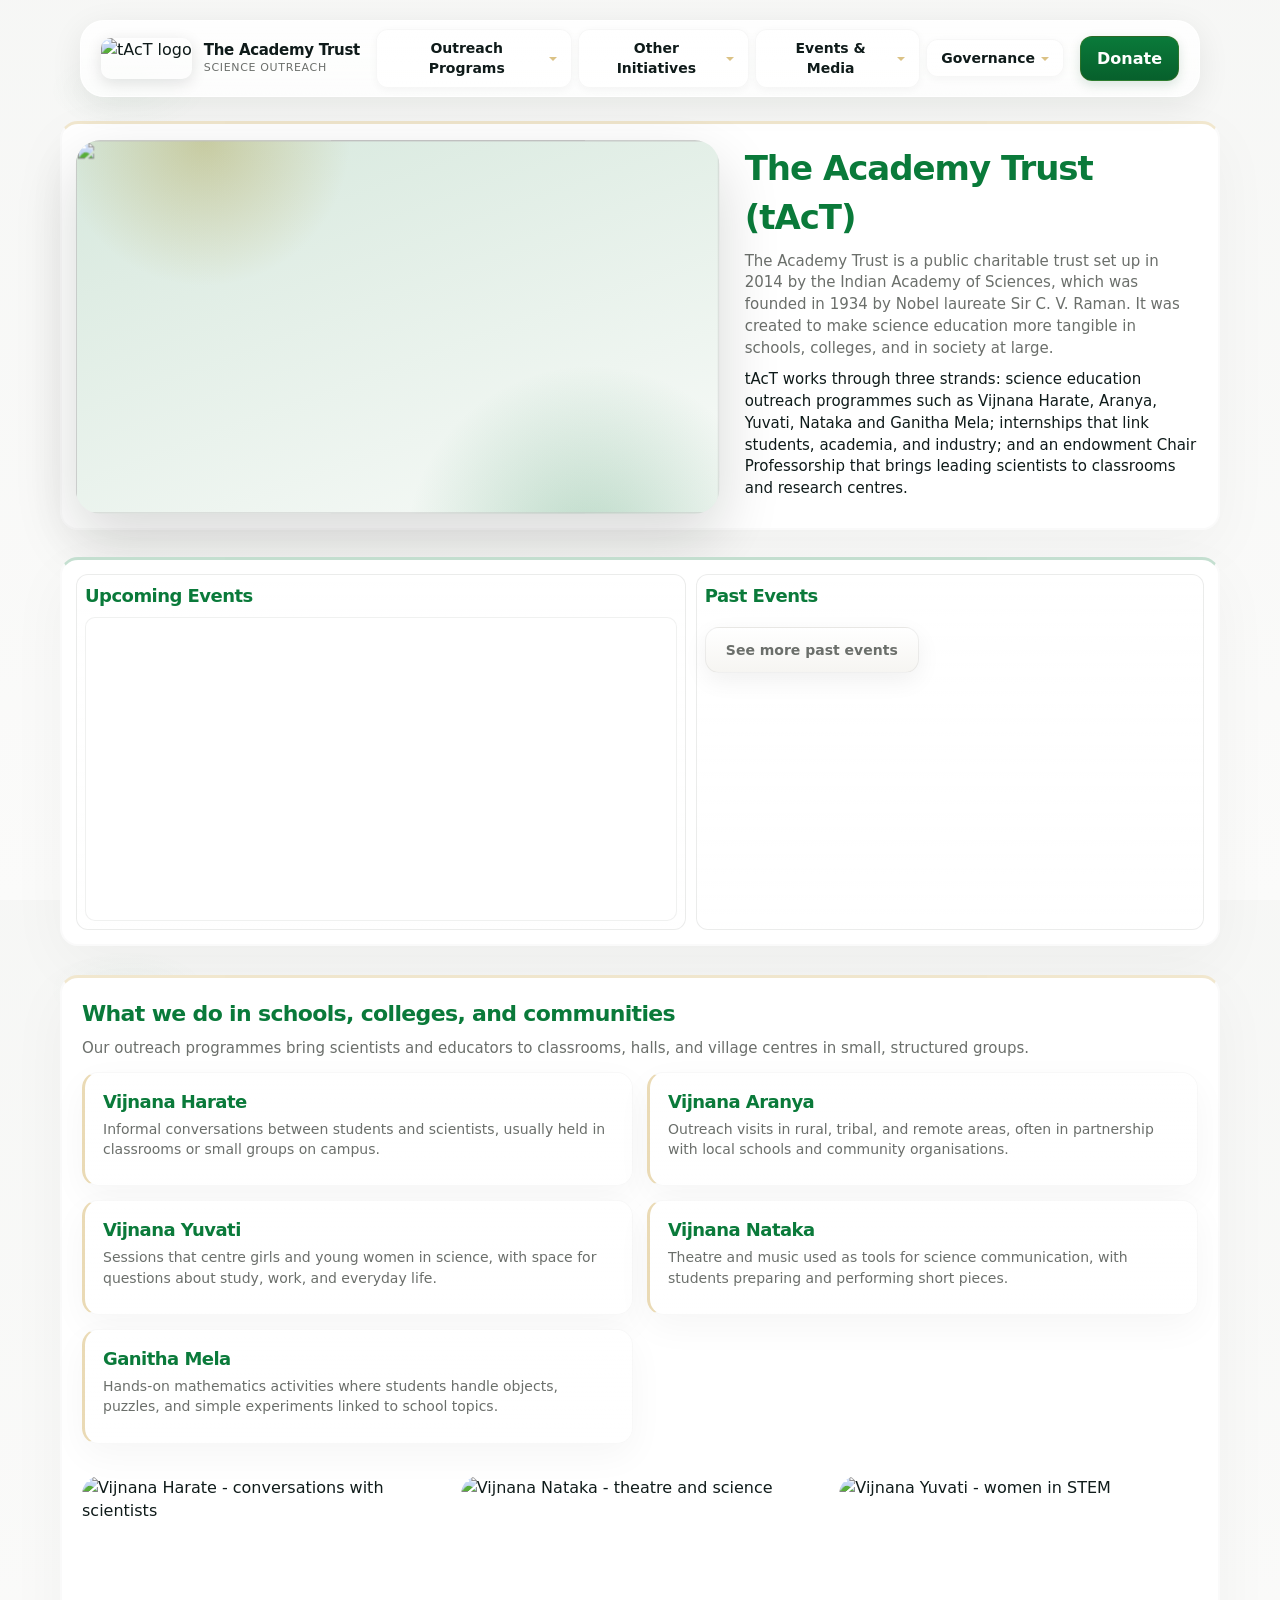
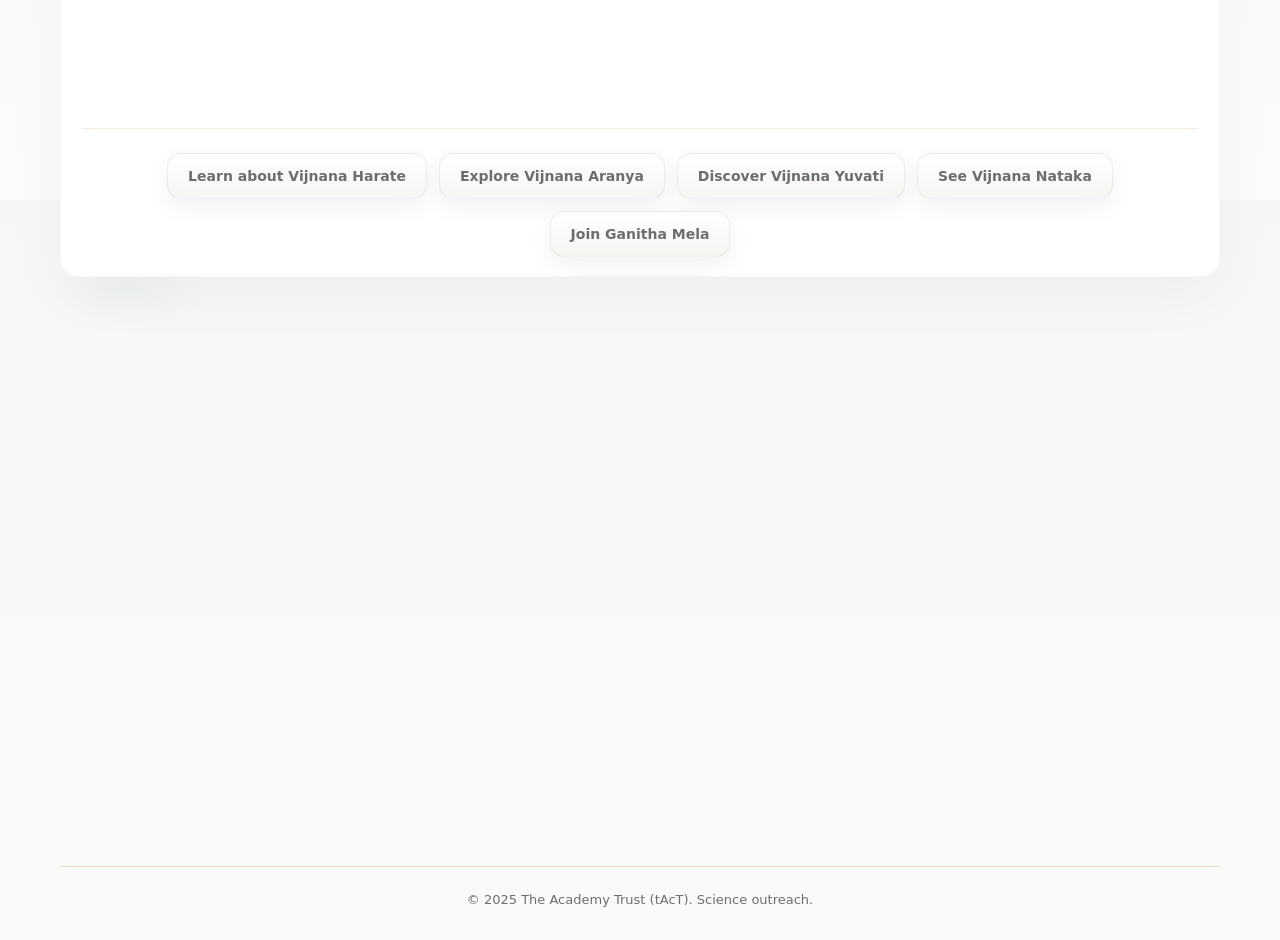
==== commit b05bedf4: "revert to oginal git hub copilot did non sense" ====
--- a/index.html
+++ b/index.html
@@ -1,26 +1,1814 @@
-<!DOCTYPE html>
+<!doctype html>
 <html lang="en">
-<head>
-    <meta charset="UTF-8">
-    <meta http-equiv="X-UA-Compatible" content="IE=edge">
-    <meta name="viewport" content="width=device-width, initial-scale=1.0">
-    <title>Tact</title>
-    <link rel="stylesheet" href="styles.css">
-</head>
-<body>
-    <header>
-        <h1>Tact</h1>
-    </header>
-    <main>
-        <section>
-            <h2>Welcome</h2>
-            <p>Experience the noticeable difference with Tact!</p>
-            <button>Donate to the cause of science</button>
-            <button>Contact the tAcT office</button>
+  <head>
+    <meta charset="utf-8">
+    <title>The Academy Trust — Science outreach and programmes</title>
+    <meta name="viewport" content="width=device-width, initial-scale=1">
+    <meta
+      name="description"
+      content="The Academy Trust (tAcT), started in 2014 by the Indian Academy of Sciences, runs science outreach, student fellowships, and a Chair Professorship."
+    >
+    <style>
+      /* —— Shared palette & typography (aligned with existing site) —— */
+      :root {
+        --bg: #fbfbfa;
+        --card: #ffffff;
+        --muted: #6b6f6b;
+        --green: #0a7a3a;
+        --gold: #b8860b;
+        --glass: rgba(10, 10, 10, 0.04);
+        --radius: 18px;
+        font-family: "Inter", system-ui, -apple-system, "Segoe UI", Roboto, Arial, sans-serif;
+        color-scheme: light;
+      }
+
+      * {
+        box-sizing: border-box;
+      }
+
+      html,
+      body {
+        height: 100%;
+      }
+
+      html {
+        scroll-behavior: smooth;
+      }
+
+      body {
+        margin: 0;
+        background:
+          linear-gradient(180deg, rgba(10, 40, 20, 0.02), rgba(255, 255, 255, 0.02)),
+          radial-gradient(800px 400px at 10% 10%, rgba(10, 122, 58, 0.03), transparent 10%),
+          var(--bg);
+        color: #0f1b1a;
+        -webkit-font-smoothing: antialiased;
+        -moz-osx-font-smoothing: grayscale;
+        line-height: 1.45;
+        padding-bottom: 64px;
+      }
+
+      .wrap {
+        max-width: 1200px;
+        margin: 0 auto;
+        padding: 20px;
+      }
+
+      /* —— Dock-style ribbon navigation (inspired by alright.html) —— */
+      .site-header {
+        position: sticky;
+        top: 12px;
+        z-index: 50;
+        margin: 0 20px 20px;
+        background: linear-gradient(180deg, rgba(255,255,255,0.85), rgba(255,255,255,0.75));
+        border-radius: 24px;
+        padding: 8px 20px;
+        box-shadow: 0 8px 32px rgba(10,20,10,0.08);
+        backdrop-filter: blur(12px) saturate(150%);
+        -webkit-backdrop-filter: blur(12px) saturate(150%);
+        border: 1px solid rgba(255,255,255,0.8);
+      }
+
+      .site-header-inner {
+        max-width: 1200px;
+        margin: 0 auto;
+        display: flex;
+        align-items: center;
+        justify-content: space-between;
+        gap: 16px;
+      }
+
+      .site-header-left {
+        display: inline-flex;
+        align-items: center;
+        gap: 12px;
+        min-width: 0;
+      }
+
+      .site-logo {
+        height: clamp(32px, 3.45vw, 41px);
+        width: auto;
+        border-radius: 10px;
+        box-shadow: 0 4px 16px rgba(12, 20, 14, 0.12);
+        transition: transform 0.2s ease;
+      }
+
+      .site-logo:hover {
+        transform: translateY(-1px);
+      }
+
+      .site-brand-text {
+        display: flex;
+        flex-direction: column;
+        min-width: 0;
+      }
+
+      .site-brand-title {
+        font-weight: 700;
+        letter-spacing: -0.02em;
+        color: #0f1b1a;
+        font-size: 15px;
+        white-space: nowrap;
+        line-height: 1.2;
+      }
+
+      .site-brand-subtitle {
+        font-size: 11px;
+        color: var(--muted);
+        letter-spacing: 0.06em;
+        text-transform: uppercase;
+        font-weight: 500;
+        margin-top: 1px;
+      }
+
+      .brand-link {
+        display: inline-flex;
+        align-items: center;
+        gap: 12px;
+        text-decoration: none;
+        color: inherit;
+        transition: transform 0.2s ease;
+      }
+
+      .brand-link:hover {
+        transform: translateY(-1px);
+      }
+
+      .brand-link::after {
+        display: none;
+      }
+
+      .site-header-center {
+        flex: 1;
+        display: flex;
+        justify-content: center;
+      }
+
+      .site-header-right {
+        display: flex;
+        align-items: center;
+        gap: 8px;
+      }
+
+      .site-nav {
+        font-size: 14px;
+        font-weight: 600;
+      }
+
+      .nav-list {
+        display: flex;
+        align-items: center;
+        gap: 6px;
+        list-style: none;
+        margin: 0;
+        padding: 0;
+      }
+
+      .nav-item {
+        position: relative;
+      }
+
+      .nav-trigger {
+        border: 0;
+        background: linear-gradient(180deg, rgba(255,255,255,0.7), rgba(255,255,255,0.6));
+        font: inherit;
+        padding: 8px 14px;
+        color: #0f1b1a;
+        cursor: pointer;
+        display: inline-flex;
+        align-items: center;
+        gap: 6px;
+        text-decoration: none;
+        position: relative;
+        border-radius: 12px;
+        font-weight: 600;
+        font-size: 14px;
+        border: 1px solid rgba(0,0,0,0.03);
+        box-shadow: 0 2px 8px rgba(10,20,10,0.04);
+        transition: all 0.2s ease;
+      }
+
+      .nav-trigger:hover {
+        transform: translateY(-2px);
+        box-shadow: 0 6px 16px rgba(10,20,10,0.08);
+        background: linear-gradient(180deg, rgba(255,255,255,0.8), rgba(255,255,255,0.7));
+      }
+
+      .nav-trigger::before {
+        content: "";
+        position: absolute;
+        left: 0;
+        right: 0;
+        bottom: -1px;
+        height: 1px;
+        background: rgba(184, 134, 11, 0.3);
+        transform-origin: center;
+        transform: scaleX(0);
+        opacity: 0;
+        transition: all 0.2s ease;
+      }
+
+      .nav-trigger::after {
+        content: "";
+        display: inline-block;
+        width: 0;
+        height: 0;
+        border-left: 4px solid transparent;
+        border-right: 4px solid transparent;
+        border-top: 4px solid rgba(184, 134, 11, 0.5);
+        transform: translateY(1px);
+        transition: all 0.15s ease;
+      }
+
+      .nav-link--primary::after {
+        display: none;
+      }
+
+      .nav-trigger:hover::before {
+        opacity: 1;
+        transform: scaleX(0.8);
+      }
+
+      .nav-item--open > .nav-trigger::before,
+      .nav-trigger[aria-expanded="true"]::before {
+        opacity: 1;
+        transform: scaleX(0.8);
+      }
+
+      .nav-item--open > .nav-trigger::after,
+      .nav-trigger[aria-expanded="true"]::after {
+        transform: translateY(-1px) rotate(180deg);
+        border-top-color: transparent;
+        border-bottom: 4px solid rgba(184, 134, 11, 0.7);
+      }
+
+      .nav-trigger:focus-visible {
+        outline: 2px solid var(--green);
+        outline-offset: 2px;
+        border-radius: 12px;
+      }
+
+      .nav-menu {
+        position: absolute;
+        top: 100%;
+        left: 50%;
+        transform: translate(-50%, 4px);
+        margin-top: 4px;
+        min-width: 200px;
+        padding: 8px 0;
+        list-style: none;
+        background: rgba(255, 255, 255, 0.95);
+        backdrop-filter: blur(12px) saturate(150%);
+        border-radius: 12px;
+        box-shadow: 0 8px 24px rgba(12, 20, 14, 0.1);
+        border: 1px solid rgba(0,0,0,0.05);
+        opacity: 0;
+        pointer-events: none;
+        transition: all 0.2s ease;
+      }
+
+      .nav-item--open .nav-menu {
+        opacity: 1;
+        pointer-events: auto;
+        transform: translate(-50%, 0);
+      }
+
+      .nav-menu a {
+        display: block;
+        padding: 8px 16px;
+        font-size: 14px;
+        color: #0f1b1a;
+        transition: all 0.15s ease;
+        font-weight: 500;
+      }
+
+      .nav-menu a:hover {
+        background: rgba(10, 122, 58, 0.08);
+        color: var(--green);
+        padding-left: 20px;
+      }
+
+      .nav-menu a:focus-visible {
+        background: rgba(10, 122, 58, 0.08);
+        outline: none;
+        box-shadow: 0 0 0 2px rgba(10, 122, 58, 0.3) inset;
+        border-radius: 6px;
+        margin: 0 6px;
+      }
+
+      .nav-link--primary {
+        padding: 10px 16px;
+        border-radius: 12px;
+        border: 1px solid rgba(184, 134, 11, 0.2);
+        background: linear-gradient(180deg, var(--green), #07602c);
+        color: #ffffff;
+        font-weight: 600;
+        position: relative;
+        overflow: hidden;
+        box-shadow: 0 4px 12px rgba(6, 80, 40, 0.15);
+        transition: all 0.2s ease;
+      }
+
+      .nav-link--primary span {
+        position: relative;
+        z-index: 1;
+      }
+
+      .nav-link--primary:hover {
+        transform: translateY(-2px);
+        box-shadow: 0 6px 16px rgba(6, 80, 40, 0.2);
+      }
+
+      .nav-link--primary:focus-visible {
+        outline: 2px solid var(--green);
+        outline-offset: 2px;
+      }
+
+      main {
+        margin-top: 24px;
+      }
+
+      h1,
+      h2,
+      h3 {
+        margin: 0 0 8px;
+        letter-spacing: -0.03em;
+      }
+
+      h1 {
+        font-size: 34px;
+        color: var(--green);
+      }
+
+      h2 {
+        font-size: 22px;
+        color: var(--green);
+      }
+
+      h3 {
+        font-size: 18px;
+      }
+
+      p {
+        margin: 4px 0 10px;
+      }
+
+      a {
+        color: var(--green);
+        text-decoration: none;
+        position: relative;
+      }
+
+      a::after {
+        content: "";
+        position: absolute;
+        left: 0;
+        bottom: -2px;
+        width: 0;
+        height: 1px;
+        background: var(--green);
+        opacity: 0.8;
+        transition: width 0.18s ease-out, opacity 0.18s ease-out;
+      }
+
+      a:hover::after {
+        width: 100%;
+        opacity: 1;
+      }
+
+      a:focus-visible {
+        outline: 2px solid var(--green);
+        outline-offset: 3px;
+      }
+
+      .skip-link {
+        position: absolute;
+        top: -40px;
+        left: 0;
+        background: var(--green);
+        color: #ffffff;
+        padding: 8px 12px;
+        text-decoration: none;
+        z-index: 100;
+        border-radius: 0 0 8px 0;
+      }
+
+      .skip-link:focus {
+        top: 0;
+      }
+
+      /* —— Layout & sections —— */
+      .section {
+        margin-bottom: 28px;
+      }
+
+      .surface {
+        background: var(--card);
+        border-radius: var(--radius);
+        padding: 20px 20px 18px;
+        border: 2px solid rgba(9, 9, 9, 0.02);
+        border-top: 3px solid rgba(184, 134, 11, 0.2);
+        box-shadow: 0 18px 60px rgba(20, 30, 20, 0.04);
+      }
+
+      .section header p {
+        color: var(--muted);
+        font-size: 15px;
+      }
+
+      /* Hero-like arrival layout (desktop-first) */
+      .arrival {
+        display: grid;
+        grid-template-columns: minmax(260px, 3.2fr) minmax(0, 2.3fr);
+        gap: 32px;
+        align-items: stretch;
+      }
+
+      .arrival-copy {
+        max-width: 560px;
+      }
+
+      .arrival-copy p {
+        font-size: 15px;
+      }
+
+      .hero-visual {
+        border-radius: 24px;
+        overflow: hidden;
+        box-shadow: 0 24px 60px rgba(12, 20, 14, 0.16);
+        background:
+          linear-gradient(160deg, rgba(10, 122, 58, 0.16), rgba(10, 122, 58, 0.02)),
+          radial-gradient(220px 220px at 20% 0%, rgba(184, 134, 11, 0.3), transparent 65%),
+          radial-gradient(260px 260px at 80% 110%, rgba(10, 122, 58, 0.25), transparent 70%),
+          #fdfdfc;
+        min-height: 320px;
+        position: relative;
+        transform: scale(1.02);
+        transition: transform 0.3s ease, box-shadow 0.3s ease;
+      }
+
+      .hero-visual:hover {
+        transform: scale(1.05);
+        box-shadow: 0 32px 80px rgba(12, 20, 14, 0.2);
+      }
+
+      .hero-visual-note {
+        display: none;
+      }
+
+      .home-events-board {
+        padding: 14px;
+        border-top-color: rgba(10, 122, 58, 0.24);
+      }
+
+      .home-events-layout {
+        display: grid;
+        grid-template-columns: 1.2fr 1fr;
+        gap: 10px;
+      }
+
+      .home-events-pane {
+        min-width: 0;
+        background: linear-gradient(180deg, rgba(255, 255, 255, 0.84), rgba(255, 255, 255, 0.94));
+        border: 1px solid rgba(10, 20, 10, 0.08);
+        border-radius: 12px;
+        padding: 8px;
+      }
+
+      .home-events-pane h2 {
+        margin: 0 0 8px;
+        font-size: 18px;
+      }
+
+      .home-vertical-window {
+        height: 304px;
+        position: relative;
+        overflow: hidden;
+        border: 1px solid rgba(10, 20, 10, 0.06);
+        border-radius: 10px;
+        padding: 0;
+        background: #ffffff;
+      }
+
+      .home-vertical-track {
+        display: grid;
+        gap: 0;
+      }
+
+      .home-upcoming-card {
+        height: 304px;
+        display: grid;
+        grid-template-columns: minmax(128px, 44%) minmax(0, 1fr);
+        gap: 0;
+      }
+
+      .home-upcoming-card img {
+        width: 100%;
+        height: 100%;
+        object-fit: cover;
+      }
+
+      .home-upcoming-copy {
+        padding: 10px;
+      }
+
+      .home-upcoming-copy h3 {
+        margin: 0 0 6px;
+        font-size: 16px;
+        color: var(--green);
+        line-height: 1.25;
+      }
+
+      .home-upcoming-copy p {
+        margin: 0;
+        font-size: 13px;
+        line-height: 1.45;
+        color: #2f3d38;
+      }
+
+      .home-upcoming-dots {
+        position: absolute;
+        right: 10px;
+        bottom: 10px;
+        display: inline-flex;
+        gap: 6px;
+        z-index: 3;
+        padding: 4px 6px;
+        border-radius: 999px;
+        background: rgba(255, 255, 255, 0.72);
+        backdrop-filter: blur(4px);
+      }
+
+      .home-upcoming-dot {
+        width: 8px;
+        height: 8px;
+        border-radius: 999px;
+        border: 0;
+        background: rgba(10, 122, 58, 0.28);
+        padding: 0;
+        cursor: pointer;
+      }
+
+      .home-upcoming-dot.is-active {
+        background: rgba(10, 122, 58, 0.92);
+      }
+
+      .home-horizontal-window {
+        overflow: hidden;
+        max-height: none;
+        border: 0;
+        border-radius: 0;
+        padding: 0;
+        background: transparent;
+      }
+
+      .home-horizontal-track {
+        display: grid;
+        gap: 7px;
+      }
+
+      .home-events-item {
+        display: grid;
+        grid-template-columns: 70px minmax(0, 1fr);
+        gap: 7px;
+        align-items: start;
+        padding: 7px;
+        border-radius: 10px;
+        background: linear-gradient(180deg, rgba(255, 255, 255, 0.9), #ffffff);
+        border: 1px solid rgba(10, 20, 10, 0.08);
+      }
+
+      .home-events-item img {
+        width: 66px;
+        height: 86px;
+        object-fit: cover;
+        border-radius: 7px;
+      }
+
+      .home-events-item--past {
+        min-width: 0;
+        grid-template-columns: 74px minmax(0, 1fr);
+      }
+
+      .home-events-item--past img {
+        width: 74px;
+        height: 98px;
+      }
+
+      .home-events-meta {
+        margin: 0 0 3px;
+        font-size: 12px;
+        line-height: 1.35;
+        color: var(--muted);
+      }
+
+      .home-events-item h3 {
+        margin: 0 0 3px;
+        font-size: 14px;
+        line-height: 1.3;
+        color: var(--green);
+      }
+
+      .home-events-item p {
+        margin: 0;
+        font-size: 12px;
+        line-height: 1.45;
+        color: #2f3d38;
+        display: -webkit-box;
+        -webkit-line-clamp: 3;
+        -webkit-box-orient: vertical;
+        overflow: hidden;
+      }
+
+      .home-events-empty {
+        color: var(--muted);
+        font-style: italic;
+      }
+
+      /* Simple outreach grid */
+      .outreach-grid {
+        display: grid;
+        grid-template-columns: repeat(2, minmax(0, 1fr));
+        gap: 14px;
+        margin-top: 12px;
+      }
+
+      .outreach-item {
+        background: linear-gradient(180deg, rgba(255, 255, 255, 0.9), #ffffff);
+        border-radius: 16px;
+        padding: 16px 18px;
+        border: 1px solid rgba(0, 0, 0, 0.03);
+        border-left: 3px solid rgba(184, 134, 11, 0.3);
+        box-shadow: 0 12px 36px rgba(12, 20, 10, 0.04);
+        transition: transform 0.2s ease, box-shadow 0.2s ease;
+        cursor: pointer;
+      }
+
+      .outreach-item:hover {
+        transform: translateY(-4px);
+        box-shadow: 0 16px 48px rgba(12, 20, 10, 0.08);
+        border-left-color: rgba(184, 134, 11, 0.5);
+      }
+
+      .outreach-item h3 {
+        margin-bottom: 4px;
+        color: var(--green);
+      }
+
+      .outreach-item p {
+        font-size: 14px;
+        color: var(--muted);
+      }
+
+      /* Photo grid for outreach images */
+      .photo-grid {
+        display: grid;
+        grid-template-columns: repeat(3, minmax(0, 1fr));
+        gap: 10px;
+        margin-top: 16px;
+      }
+
+      /* Slideshow for hero visual */
+      .slideshow-container {
+        position: relative;
+        width: 100%;
+        height: 100%;
+        overflow: hidden;
+      }
+
+      .slideshow-slide {
+        position: absolute;
+        top: 0;
+        left: 0;
+        width: 100%;
+        height: 100%;
+        opacity: 0;
+        transition: opacity 0.5s ease-in-out;
+      }
+
+      .slideshow-slide.active {
+        opacity: 1;
+      }
+
+      .slideshow-slide img {
+        width: 100%;
+        height: 100%;
+        object-fit: cover;
+        transition: transform 1.5s ease-in-out;
+      }
+
+      .slideshow-slide.active img {
+        transform: scale(1.2);
+        animation: zoomOut 1.5s ease-in-out forwards;
+      }
+
+      @keyframes zoomOut {
+        0% {
+          transform: scale(1.2);
+        }
+        100% {
+          transform: scale(1);
+        }
+      }
+
+      /* Flipping image boxes: smooth Mac-like continuous flip */
+      .flipping-images {
+        display: grid;
+        grid-template-columns: repeat(3, 1fr);
+        gap: 20px;
+        margin-top: 32px;
+        width: 100%;
+      }
+
+      .flip-box {
+        position: relative;
+        width: 100%;
+        height: 220px;
+        perspective: 1200px;
+        border-radius: 18px;
+        overflow: hidden;
+        transition: transform 0.3s ease, box-shadow 0.3s ease;
+        cursor: pointer;
+      }
+
+      .flip-box:hover {
+        transform: translateY(-8px);
+        box-shadow: 0 20px 50px rgba(12, 20, 14, 0.15);
+      }
+
+      .flip-box-inner {
+        position: relative;
+        width: 100%;
+        height: 100%;
+        transform-style: preserve-3d;
+        animation: flipCarousel 7s cubic-bezier(0.33, 0.01, 0.16, 0.99) infinite;
+      }
+
+      /* Slightly staggered starts so they feel like a mechanical trio */
+      .flipping-images .flip-box:nth-child(2) .flip-box-inner {
+        animation-delay: 1.2s;
+      }
+
+      .flipping-images .flip-box:nth-child(3) .flip-box-inner {
+        animation-delay: 2.4s;
+      }
+
+      /* Long show, quick but smooth flip, then show again */
+      @keyframes flipCarousel {
+        0%, 38% {
+          transform: rotateY(0deg);
+        }
+        46% {
+          transform: rotateY(190deg); /* tiny overshoot */
+        }
+        52% {
+          transform: rotateY(180deg);
+        }
+        60%, 88% {
+          transform: rotateY(180deg);
+        }
+        96% {
+          transform: rotateY(370deg); /* overshoot back */
+        }
+        100% {
+          transform: rotateY(360deg);
+        }
+      }
+
+      .flip-box-front, .flip-box-back {
+        position: absolute;
+        width: 100%;
+        height: 100%;
+        backface-visibility: hidden;
+        border-radius: 18px;
+        overflow: hidden;
+      }
+
+      .flip-box-back {
+        transform: rotateY(180deg);
+      }
+
+      .flip-box img {
+        width: 100%;
+        height: 100%;
+        object-fit: cover;
+        transition: transform 0.5s ease;
+      }
+
+      .flip-box-link {
+        display: block;
+        text-decoration: none;
+        color: inherit;
+        transition: transform 0.2s ease;
+      }
+
+      .flip-box-link:hover {
+        transform: scale(1.02);
+      }
+
+      .flip-box-link:hover .flip-box {
+        box-shadow: 0 12px 32px rgba(10, 20, 10, 0.15);
+      }
+
+      .flip-box:hover img {
+        transform: scale(1.1);
+      }
+
+      .photo-grid figure {
+        margin: 0;
+        border-radius: 14px;
+        overflow: hidden;
+        background:
+          linear-gradient(180deg, rgba(255, 255, 255, 0.9), #ffffff),
+          radial-gradient(220px 220px at 10% 0%, rgba(10, 122, 58, 0.08), transparent 65%);
+        box-shadow: 0 10px 30px rgba(12, 20, 10, 0.04);
+      }
+
+      .photo-grid img {
+        width: 100%;
+        height: 100%;
+        display: block;
+        object-fit: cover;
+        aspect-ratio: 4 / 3;
+      }
+
+      .photo-grid figcaption {
+        font-size: 12px;
+        color: var(--muted);
+        padding: 6px 8px 8px;
+        background: rgba(255, 255, 255, 0.9);
+      }
+
+      .outreach-links {
+        display: flex;
+        flex-wrap: wrap;
+        gap: 12px;
+        justify-content: center;
+        margin-top: 32px;
+        padding-top: 24px;
+        border-top: 1px solid rgba(184, 134, 11, 0.15);
+      }
+
+      .outreach-links .btn {
+        margin: 0;
+      }
+
+      .outreach-item h3 a {
+        color: var(--green);
+        text-decoration: none;
+        transition: color 0.2s ease;
+      }
+
+      .outreach-item h3 a:hover {
+        color: #07602c;
+        text-decoration: underline;
+      }
+
+      .outreach-item-link {
+        text-decoration: none;
+        color: inherit;
+        transition: transform 0.2s ease, box-shadow 0.2s ease;
+        display: block;
+      }
+
+      .outreach-item-link:hover {
+        transform: translateY(-2px);
+      }
+
+      .outreach-item-link:hover .outreach-item {
+        box-shadow: 0 12px 32px rgba(10, 20, 10, 0.12);
+        border-top-color: rgba(184, 134, 11, 0.4);
+      }
+
+      /* CTAs */
+      .ctas {
+        display: flex;
+        flex-wrap: wrap;
+        gap: 10px;
+        margin-top: 16px;
+      }
+
+      .btn {
+        display: inline-flex;
+        align-items: center;
+        justify-content: center;
+        padding: 12px 20px;
+        border-radius: 14px;
+        border: 1px solid transparent;
+        font-weight: 700;
+        font-size: 14px;
+        cursor: pointer;
+        text-decoration: none;
+        transition:
+          transform 0.2s ease,
+          box-shadow 0.2s ease,
+          background 0.2s ease,
+          border-color 0.2s ease;
+      }
+
+      .btn-primary {
+        background: linear-gradient(180deg, var(--green), #07602c);
+        color: #ffffff;
+        box-shadow: 0 12px 36px rgba(6, 80, 40, 0.14);
+        border: 1px solid rgba(184, 134, 11, 0.35);
+      }
+
+      .btn-primary:hover {
+        transform: translateY(-4px) scale(1.01);
+        box-shadow: 0 18px 52px rgba(6, 80, 40, 0.26);
+      }
+
+      .btn-secondary {
+        background: linear-gradient(180deg, #ffffff, #f6f5f2);
+        color: var(--muted);
+        border-color: rgba(0, 0, 0, 0.06);
+        box-shadow: 0 8px 24px rgba(10, 20, 10, 0.06);
+      }
+
+      .btn-secondary:hover {
+        transform: translateY(-3px) scale(1.01);
+        box-shadow: 0 14px 38px rgba(10, 20, 10, 0.16);
+        border-color: rgba(0, 0, 0, 0.12);
+      }
+
+      .btn:focus-visible {
+        outline: 2px solid var(--green);
+        outline-offset: 3px;
+      }
+
+      /* Gentle colour oscillation for the two secondary CTAs in the closing row */
+      .ctas .btn-secondary {
+        animation: cta-oscillate 7s ease-in-out infinite alternate;
+      }
+
+      .ctas .btn-secondary:hover {
+        animation-play-state: paused;
+      }
+
+      @keyframes cta-oscillate {
+        0% {
+          background: linear-gradient(180deg, #ffffff, #f6f5f2);
+          color: var(--muted);
+          border-color: rgba(0, 0, 0, 0.06);
+        }
+        40% {
+          background: linear-gradient(135deg, #ffffff, #e9f7f0);
+          color: #064e3b;
+          border-color: rgba(10, 122, 58, 0.35);
+        }
+        70% {
+          background: linear-gradient(135deg, #0a7a3a, #07602c);
+          color: #ffffff;
+          border-color: rgba(184, 134, 11, 0.45);
+        }
+        100% {
+          background: linear-gradient(180deg, #ffffff, #f6f5f2);
+          color: var(--muted);
+          border-color: rgba(0, 0, 0, 0.08);
+        }
+      }
+
+      /* How-it-works list */
+      .steps {
+        padding-left: 20px;
+        margin: 8px 0 4px;
+      }
+
+      .steps li {
+        margin-bottom: 6px;
+      }
+
+      /* Info dropdown cards */
+      .info-card {
+        border-radius: 18px;
+        border: 1px solid rgba(15, 23, 42, 0.06);
+        box-shadow: 0 14px 40px rgba(15, 23, 42, 0.06);
+        overflow: hidden;
+        background: linear-gradient(180deg, rgba(255, 255, 255, 0.98), #f9fafb);
+      }
+
+      .info-card-toggle {
+        width: 100%;
+        border: 0;
+        background: transparent;
+        padding: 14px 16px 12px;
+        display: flex;
+        align-items: center;
+        justify-content: space-between;
+        gap: 12px;
+        cursor: pointer;
+      }
+
+      .info-card-toggle:focus-visible {
+        outline: 2px solid var(--green);
+        outline-offset: 2px;
+      }
+
+      .info-card-heading h2 {
+        margin: 0 0 4px;
+        font-size: 18px;
+      }
+
+      .info-card-heading p {
+        margin: 0;
+        font-size: 14px;
+        color: var(--muted);
+      }
+
+      .info-card-toggle::after {
+        content: "";
+        width: 10px;
+        height: 10px;
+        border-radius: 999px;
+        border: 2px solid rgba(184, 134, 11, 0.7);
+        border-left-color: transparent;
+        border-top-color: transparent;
+        transform: rotate(45deg);
+        transition: transform 0.2s ease, border-color 0.2s ease;
+      }
+
+      .info-card-toggle[aria-expanded="true"]::after {
+        transform: rotate(225deg);
+        border-color: rgba(10, 122, 58, 0.85);
+        border-left-color: transparent;
+        border-top-color: transparent;
+      }
+
+      .info-card-body {
+        padding: 0 16px 14px;
+        max-height: 0;
+        overflow: hidden;
+        opacity: 0;
+        transform: translateY(-4px);
+        transition:
+          max-height 0.3s ease,
+          opacity 0.25s ease,
+          transform 0.25s ease;
+      }
+
+      .info-card.info-card--open .info-card-body {
+        opacity: 1;
+        transform: translateY(0);
+      }
+
+      /* Footer */
+      footer[aria-label="Site footer"] {
+        margin-top: 30px;
+        padding-top: 20px;
+        border-top: 1px solid rgba(184, 134, 11, 0.25);
+        text-align: center;
+        color: var(--muted);
+        font-size: 13px;
+      }
+
+      /* Optimized animations */
+      .fade-section {
+        opacity: 0;
+        transform: translateY(20px);
+        transition:
+          opacity 0.6s cubic-bezier(0.4, 0, 0.2, 1),
+          transform 0.6s cubic-bezier(0.4, 0, 0.2, 1);
+        will-change: opacity, transform;
+      }
+
+      .fade-section.in-view {
+        opacity: 1;
+        transform: translateY(0);
+      }
+
+      .surface:hover {
+        box-shadow: 0 20px 70px rgba(10, 20, 10, 0.06);
+        border-color: rgba(9, 9, 9, 0.04);
+      }
+
+      .surface:focus-within {
+        border-color: rgba(10, 122, 58, 0.35);
+      }
+
+      /* Responsive adjustments */
+      @media (max-width: 900px) {
+        .wrap {
+          padding: 16px;
+        }
+
+        .site-header-inner {
+          padding-inline: 16px;
+          flex-wrap: wrap;
+          row-gap: 8px;
+        }
+
+        .site-header-center {
+          order: 3;
+          width: 100%;
+          justify-content: flex-start;
+        }
+
+        .site-nav {
+          width: 100%;
+        }
+
+        .nav-list {
+          flex-wrap: wrap;
+          justify-content: flex-start;
+          row-gap: 6px;
+        }
+
+        .arrival {
+          grid-template-columns: minmax(0, 1fr);
+        }
+
+        .home-events-layout {
+          grid-template-columns: 1fr;
+        }
+
+        .home-vertical-window {
+          height: auto;
+          max-height: 304px;
+        }
+
+        .home-upcoming-card {
+          height: 304px;
+          grid-template-columns: 1fr;
+        }
+
+        .home-upcoming-card img {
+          display: none;
+        }
+
+        .photo-grid {
+          grid-template-columns: repeat(2, minmax(0, 1fr));
+        }
+      }
+
+      @media (max-width: 600px) {
+        .wrap {
+          padding: 12px;
+        }
+
+        h1 {
+          font-size: 28px;
+        }
+
+        .outreach-grid {
+          grid-template-columns: minmax(0, 1fr);
+        }
+
+        .photo-grid {
+          grid-template-columns: minmax(0, 1fr);
+        }
+      }
+
+      /* Respect reduced motion preferences */
+      @media (prefers-reduced-motion: reduce) {
+        html {
+          scroll-behavior: auto;
+        }
+
+        .fade-section {
+          opacity: 1;
+          transform: none;
+          transition: none;
+        }
+
+      }
+    </style>
+    <!-- Include shared ribbon CSS -->
+    <link rel="stylesheet" href="shared-ribbon.css">
+  </head>
+  <body>
+    <div class="wrap">
+      <!-- Shared Ribbon Navigation -->
+      <header class="site-header">
+        <div class="site-header-inner">
+          <div class="site-header-left">
+            <a href="index.html" class="brand-link">
+              <img
+                src="assets/images/tact-logo.jpg"
+                alt="tAcT logo"
+                class="site-logo"
+                loading="lazy"
+                decoding="async"
+              >
+              <div class="site-brand-text">
+                <span class="site-brand-title">The Academy Trust</span>
+                <span class="site-brand-subtitle">Science outreach</span>
+              </div>
+            </a>
+          </div>
+
+          <div class="site-header-center">
+            <nav class="site-nav" aria-label="Primary navigation">
+              <ul class="nav-list">
+                <li class="nav-item nav-item--has-menu">
+                  <button
+                    class="nav-trigger"
+                    type="button"
+                    aria-haspopup="true"
+                    aria-expanded="false"
+                  >
+                    Outreach Programs
+                  </button>
+                  <ul class="nav-menu" role="menu">
+                    <li><a href="vijnana-harate.html" role="menuitem">Vijnana Harate</a></li>
+                    <li><a href="vijnana-aranya.html" role="menuitem">Vijnana Aranya</a></li>
+                    <li><a href="vijnana-yuvati.html" role="menuitem">Vijnana Yuvati</a></li>
+                    <li><a href="vijnana-nataka.html" role="menuitem">Vijnana Nataka</a></li>
+                    <li><a href="ganitha-mela.html" role="menuitem">Ganitha Mela</a></li>
+                  </ul>
+                </li>
+                <li class="nav-item nav-item--has-menu">
+                  <button
+                    class="nav-trigger"
+                    type="button"
+                    aria-haspopup="true"
+                    aria-expanded="false"
+                  >
+                    Other Initiatives
+                  </button>
+                  <ul class="nav-menu" role="menu">
+                    <li><a href="wait.html" role="menuitem">Industry Internship</a></li>
+                    <li><a href="wait.html" role="menuitem">Chair Professorship</a></li>
+                  </ul>
+                </li>
+                <li class="nav-item nav-item--has-menu">
+                  <button
+                    class="nav-trigger"
+                    type="button"
+                    aria-haspopup="true"
+                    aria-expanded="false"
+                  >
+                    Events & Media
+                  </button>
+                  <ul class="nav-menu" role="menu">
+                  <li><a href="events.html#upcoming" role="menuitem">Events</a></li>
+                  <li><a href="events.html#archive" role="menuitem">Archive</a></li>
+                  <li><a href="events.html#upcoming" role="menuitem">News & Updates</a></li>
+                  <li><a href="events.html#upcoming" role="menuitem">Calendar</a></li>
+                  </ul>
+                </li>
+                <li class="nav-item nav-item--has-menu">
+                  <button
+                    class="nav-trigger"
+                    type="button"
+                    aria-haspopup="true"
+                    aria-expanded="false"
+                  >
+                    Governance
+                  </button>
+                  <ul class="nav-menu" role="menu">
+                    <li><a href="wait.html" role="menuitem">Founding Trustees</a></li>
+                    <li><a href="wait.html" role="menuitem">Current Trustees</a></li>
+                    <li><a href="wait.html" role="menuitem">Outreach Committee</a></li>
+                    <li><a href="wait.html" role="menuitem">Annual Reports</a></li>
+                    <li><a href="wait.html" role="menuitem">Statutory Documents</a></li>
+                    <li><a href="wait.html" role="menuitem">Office & Contact</a></li>
+                  </ul>
+                </li>
+              </ul>
+            </nav>
+          </div>
+
+          <div class="site-header-right">
+            <a href="donate.html" class="nav-link nav-link--primary">
+              <span>Donate</span>
+            </a>
+          </div>
+        </div>
+      </header>
+
+      <main id="main">
+        <!-- ARRIVAL: first screen -->
+        <section
+          class="section surface fade-section arrival"
+          aria-labelledby="arrival-heading"
+        >
+          <aside class="hero-visual" aria-label="Photograph from an outreach visit">
+            <div class="slideshow-container">
+              <div class="slideshow-slide active">
+                <img
+                  src="flauntimages/Main pic roll/1.jpg"
+                  alt=""
+                  loading="lazy"
+                  decoding="async"
+                >
+              </div>
+              <div class="slideshow-slide">
+                <img
+                  src="flauntimages/Main pic roll/2.jpg"
+                  alt=""
+                  loading="lazy"
+                  decoding="async"
+                >
+              </div>
+              <div class="slideshow-slide">
+                <img
+                  src="flauntimages/Main pic roll/3.jpg"
+                  alt=""
+                  loading="lazy"
+                  decoding="async"
+                >
+              </div>
+              <div class="slideshow-slide">
+                <img
+                  src="flauntimages/Main pic roll/4.jpg"
+                  alt=""
+                  loading="lazy"
+                  decoding="async"
+                >
+              </div>
+              <div class="slideshow-slide">
+                <img
+                  src="flauntimages/Main pic roll/5.jpg"
+                  alt=""
+                  loading="lazy"
+                  decoding="async"
+                >
+              </div>
+              <div class="slideshow-slide">
+                <img
+                  src="flauntimages/Main pic roll/6.jpg"
+                  alt=""
+                  loading="lazy"
+                  decoding="async"
+                >
+              </div>
+              <div class="slideshow-slide">
+                <img
+                  src="flauntimages/Main pic roll/7.jpg"
+                  alt=""
+                  loading="lazy"
+                  decoding="async"
+                >
+              </div>
+              <div class="slideshow-slide">
+                <img
+                  src="flauntimages/Main pic roll/8.jpg"
+                  alt=""
+                  loading="lazy"
+                  decoding="async"
+                >
+              </div>
+            </div>
+          </aside>
+
+          <div class="arrival-copy">
+            <header>
+              <h1 id="arrival-heading">The Academy Trust (tAcT)</h1>
+              <p>
+                The Academy Trust is a public charitable trust set up in 2014 by the Indian Academy of Sciences, which was founded in 1934 by Nobel laureate Sir C. V. Raman. It was created to make science education more tangible in schools, colleges, and in society at large.
+              </p>
+            </header>
+            <p>
+              tAcT works through three strands: science education outreach programmes such as Vijnana Harate, Aranya, Yuvati, Nataka and Ganitha Mela; internships that link students, academia, and industry; and an endowment Chair Professorship that brings leading scientists to classrooms and research centres.
+            </p>
+          </div>
         </section>
-    </main>
-    <footer>
-        <p>&copy; 2026 Tact. All rights reserved.</p>
-    </footer>
-</body>
+
+        <section class="section surface fade-section home-events-board" aria-labelledby="home-events-heading">
+          <div class="home-events-layout">
+            <div class="home-events-pane" id="home-upcoming-pane">
+              <h2 id="home-events-heading">Upcoming Events</h2>
+              <div class="home-vertical-window">
+                <div id="home-upcoming-track" class="home-vertical-track"></div>
+                <div id="home-upcoming-dots" class="home-upcoming-dots" aria-label="Upcoming event navigation"></div>
+              </div>
+            </div>
+            <div class="home-events-pane" id="home-previous-pane">
+              <h2>Past Events</h2>
+              <div class="home-horizontal-window">
+                <div id="home-previous-track" class="home-horizontal-track"></div>
+              </div>
+              <div style="margin-top: 10px;">
+                <a class="btn btn-secondary" href="events.html#archive">See more past events</a>
+              </div>
+            </div>
+          </div>
+        </section>
+
+        <!-- OUTREACH OVERVIEW: what we do in institutions and communities -->
+        <section
+          class="section surface fade-section"
+          aria-labelledby="outreach-overview-heading"
+        >
+          <header>
+            <h2 id="outreach-overview-heading">What we do in schools, colleges, and communities</h2>
+            <p>
+              Our outreach programmes bring scientists and educators to classrooms, halls, and village centres in small, structured groups.
+            </p>
+          </header>
+
+          <!-- Future: outreach blocks with visuals and short descriptions for each program -->
+          <div class="outreach-grid" aria-label="Outreach experiences">
+            <a href="vijnana-harate.html" class="outreach-item-link">
+              <article class="outreach-item" aria-labelledby="harate-title">
+                <h3 id="harate-title">Vijnana Harate</h3>
+                <p>
+                  Informal conversations between students and scientists, usually held in classrooms or small groups on campus.
+                </p>
+              </article>
+            </a>
+
+            <a href="vijnana-aranya.html" class="outreach-item-link">
+              <article class="outreach-item" aria-labelledby="aranya-title">
+                <h3 id="aranya-title">Vijnana Aranya</h3>
+                <p>
+                  Outreach visits in rural, tribal, and remote areas, often in partnership with local schools and community organisations.
+                </p>
+              </article>
+            </a>
+
+            <a href="vijnana-yuvati.html" class="outreach-item-link">
+              <article class="outreach-item" aria-labelledby="yuvati-title">
+                <h3 id="yuvati-title">Vijnana Yuvati</h3>
+                <p>
+                  Sessions that centre girls and young women in science, with space for questions about study, work, and everyday life.
+                </p>
+              </article>
+            </a>
+
+            <a href="vijnana-nataka.html" class="outreach-item-link">
+              <article class="outreach-item" aria-labelledby="nataka-title">
+                <h3 id="nataka-title">Vijnana Nataka</h3>
+                <p>
+                  Theatre and music used as tools for science communication, with students preparing and performing short pieces.
+                </p>
+              </article>
+            </a>
+
+            <a href="ganitha-mela.html" class="outreach-item-link">
+              <article class="outreach-item" aria-labelledby="mela-title">
+                <h3 id="mela-title">Ganitha Mela</h3>
+                <p>
+                  Hands-on mathematics activities where students handle objects, puzzles, and simple experiments linked to school topics.
+                </p>
+              </article>
+            </a>
+          </div>
+
+          <!-- Continuously flipping image boxes -->
+          <div class="flipping-images" aria-label="Outreach program showcase">
+            <a href="vijnana-harate.html" class="flip-box-link">
+              <div class="flip-box" id="flip-box-1">
+                <div class="flip-box-inner">
+                  <div class="flip-box-front">
+                    <img src="flauntimages/Vijnana Harate/1.jpg" alt="Vijnana Harate - conversations with scientists">
+                  </div>
+                  <div class="flip-box-back">
+                    <img src="flauntimages/Vijnana Harate/3.jpg" alt="Vijnana Harate - simple experiments">
+                  </div>
+                </div>
+              </div>
+            </a>
+            <a href="vijnana-nataka.html" class="flip-box-link">
+              <div class="flip-box" id="flip-box-2">
+                <div class="flip-box-inner">
+                  <div class="flip-box-front">
+                    <img src="flauntimages/Vijnana Nataka/1.jpg" alt="Vijnana Nataka - theatre and science">
+                  </div>
+                  <div class="flip-box-back">
+                    <img src="flauntimages/Vijnana Nataka/3.jpg" alt="Vijnana Nataka - community performance">
+                  </div>
+                </div>
+              </div>
+            </a>
+            <a href="vijnana-yuvati.html" class="flip-box-link">
+              <div class="flip-box" id="flip-box-3">
+                <div class="flip-box-inner">
+                  <div class="flip-box-front">
+                    <img src="flauntimages/Vijnana Yuvati/1.jpg" alt="Vijnana Yuvati - women in STEM">
+                  </div>
+                  <div class="flip-box-back">
+                    <img src="flauntimages/Vijnana Yuvati/2.jpg" alt="Vijnana Yuvati - mentorship and workshops">
+                  </div>
+                </div>
+              </div>
+            </a>
+          </div>
+
+          <!-- Links to detailed outreach subpages -->
+          <div class="outreach-links">
+            <a href="vijnana-harate.html" class="btn btn-secondary">Learn about Vijnana Harate</a>
+            <a href="vijnana-aranya.html" class="btn btn-secondary">Explore Vijnana Aranya</a>
+            <a href="vijnana-yuvati.html" class="btn btn-secondary">Discover Vijnana Yuvati</a>
+            <a href="vijnana-nataka.html" class="btn btn-secondary">See Vijnana Nataka</a>
+            <a href="ganitha-mela.html" class="btn btn-secondary">Join Ganitha Mela</a>
+          </div>
+        </section>
+
+        <!-- HOW IT WORKS: for educators and institutions -->
+        <section
+          class="section surface fade-section"
+          aria-labelledby="how-it-works-heading"
+        >
+          <article class="info-card" aria-labelledby="how-it-works-heading">
+            <button
+              class="info-card-toggle"
+              type="button"
+              aria-expanded="false"
+              data-info-card-target="how-it-works-body"
+            >
+              <div class="info-card-heading">
+                <h2 id="how-it-works-heading">How a school or college works with us</h2>
+                <p>From the first email to the final discussion, most visits follow a simple four-step sequence.</p>
+              </div>
+            </button>
+            <div
+              id="how-it-works-body"
+              class="info-card-body"
+            >
+              <ol class="steps">
+                <li>
+                  You write to us with a short note about your institution, location, and the group of students you have in mind.
+                </li>
+                <li>
+                  We speak with you to understand your timetable, language of instruction, and possible dates.
+                </li>
+                <li>
+                  Together, we choose an outreach format that fits your students, staff availability, and space.
+                </li>
+                <li>
+                  We visit your campus or centre, run the sessions, and keep time for questions and discussion.
+                </li>
+              </ol>
+            </div>
+          </article>
+        </section>
+
+        <!-- TRUST: who runs this and how it is held -->
+        <section
+          class="section surface fade-section"
+          aria-labelledby="trust-heading"
+        >
+          <article class="info-card" aria-labelledby="trust-heading">
+            <button
+              class="info-card-toggle"
+              type="button"
+              aria-expanded="false"
+              data-info-card-target="trust-body"
+            >
+              <div class="info-card-heading">
+                <h2 id="trust-heading">Who runs this work and how we stay accountable</h2>
+                <p>The Academy Trust is a registered public charitable trust with audited accounts and statutory registrations.</p>
+              </div>
+            </button>
+            <div
+              id="trust-body"
+              class="info-card-body"
+            >
+              <p>
+                The Academy Trust was started in 2014 by the Indian Academy of Sciences, which was founded in 1934 by Sir C. V. Raman.
+              </p>
+              <p>
+                The Trust holds a corpus fund, maintains audited accounts, and keeps its registrations, including 80G and 12A, up to date so that support is handled with care.
+              </p>
+            </div>
+          </article>
+        </section>
+
+        <!-- CLOSING ACTIONS: next steps for visitors -->
+        <section
+          class="section surface fade-section"
+          aria-labelledby="closing-heading"
+        >
+          <header>
+            <h2 id="closing-heading">If you are thinking about working with us</h2>
+            <p>
+              We hear from teachers, students, administrators, and donors, and we try to give clear and practical replies.
+            </p>
+          </header>
+
+          <p>
+            You can write to explore an outreach visit, to ask about fellowships and the Chair Professorship, or to discuss support for the corpus. We try to respond with clear next steps and realistic timelines.
+          </p>
+
+          <div class="ctas" aria-label="Next steps">
+            <a
+              href="mailto:trust@ias.ac.in?subject=Outreach%20visit%20request&amp;body=Please%20share%20a%20few%20lines%20about%20your%20institution,%20location,%20and%20students."
+              class="btn btn-primary"
+            >Request a Harate</a>
+            <a
+              href="donate.html"
+              class="btn btn-secondary"
+            >Donate to the cause of science</a>
+            <a
+              href="mailto:trust@ias.ac.in?subject=Question%20for%20The%20Academy%20Trust%20(tAcT)"
+              class="btn btn-secondary"
+            >Contact the tAcT office</a>
+          </div>
+        </section>
+      </main>
+
+      <footer aria-label="Site footer">
+        <p>
+          &copy; <span id="year">2025</span> The Academy Trust (tAcT). Science outreach.
+        </p>
+        <!-- Future: quiet links to governance, documents, and contact pages -->
+      </footer>
+    </div>
+
+    <script src="assets/js/events-config.js"></script>
+    <script src="content/events/events-feed.js"></script>
+    <script src="assets/js/events-feed-loader.js"></script>
+    <script src="assets/js/home-events-board.js"></script>
+    <script>
+      (function () {
+        var prefersReduced =
+          window.matchMedia &&
+          window.matchMedia("(prefers-reduced-motion: reduce)").matches;
+
+        // Section entrance animation (fade + gentle slide)
+        var sections = document.querySelectorAll(".fade-section");
+
+        if (!prefersReduced && "IntersectionObserver" in window) {
+          var observer = new IntersectionObserver(
+            function (entries, obs) {
+              entries.forEach(function (entry) {
+                if (entry.isIntersecting) {
+                  entry.target.classList.add("in-view");
+                  obs.unobserve(entry.target);
+                }
+              });
+            },
+            { threshold: 0.2 }
+          );
+
+          sections.forEach(function (section) {
+            observer.observe(section);
+          });
+        } else {
+          sections.forEach(function (section) {
+            section.classList.add("in-view");
+          });
+        }
+
+        // Gentle smooth scroll for same-page anchors (if added later)
+        var supportsSmooth =
+          "scrollBehavior" in document.documentElement.style;
+
+        if (!prefersReduced && supportsSmooth) {
+          var links = document.querySelectorAll('a[href^="#"]');
+          links.forEach(function (link) {
+            link.addEventListener("click", function (event) {
+              var href = link.getAttribute("href");
+              if (!href || href === "#") return;
+              var target = document.querySelector(href);
+              if (!target) return;
+              event.preventDefault();
+              target.scrollIntoView({ behavior: "smooth", block: "start" });
+              try {
+                history.pushState(null, "", href);
+              } catch (e) {
+                /* ignore */
+              }
+            });
+          });
+        }
+
+        // Accessible navigation menus
+        var navItems = document.querySelectorAll(".nav-item--has-menu");
+        var openItem = null;
+
+        function closeMenu(item, focusTrigger) {
+          if (!item) return;
+          item.classList.remove("nav-item--open");
+          var trigger = item.querySelector('.nav-trigger[aria-haspopup="true"]');
+          if (trigger) {
+            trigger.setAttribute("aria-expanded", "false");
+            if (focusTrigger) trigger.focus();
+          }
+          if (openItem === item) {
+            openItem = null;
+          }
+        }
+
+        navItems.forEach(function (item) {
+          var trigger = item.querySelector('.nav-trigger[aria-haspopup="true"]');
+          var menu = item.querySelector(".nav-menu");
+          if (!trigger || !menu) return;
+
+          trigger.addEventListener("click", function (event) {
+            event.preventDefault();
+            event.stopPropagation();
+            var isOpen = item.classList.contains("nav-item--open");
+            if (isOpen) {
+              closeMenu(item, false);
+            } else {
+              if (openItem && openItem !== item) {
+                closeMenu(openItem, false);
+              }
+              item.classList.add("nav-item--open");
+              trigger.setAttribute("aria-expanded", "true");
+              openItem = item;
+              // For mouse clicks, keep focus on the trigger so the header feels stable.
+              // Keyboard users can still move focus into the menu via ArrowDown.
+            }
+          });
+
+          trigger.addEventListener("keydown", function (event) {
+            if (event.key === "ArrowDown") {
+              event.preventDefault();
+              if (!item.classList.contains("nav-item--open")) {
+                if (openItem && openItem !== item) {
+                  closeMenu(openItem, false);
+                }
+                item.classList.add("nav-item--open");
+                trigger.setAttribute("aria-expanded", "true");
+                openItem = item;
+              }
+              var firstLink = menu.querySelector("a");
+              if (firstLink) {
+                firstLink.focus();
+              }
+            }
+          });
+
+          var menuLinks = menu.querySelectorAll("a");
+          menuLinks.forEach(function (link, index) {
+            link.addEventListener("keydown", function (event) {
+              var lastIndex = menuLinks.length - 1;
+              if (event.key === "ArrowDown") {
+                event.preventDefault();
+                var next = index === lastIndex ? menuLinks[0] : menuLinks[index + 1];
+                if (next) next.focus();
+              } else if (event.key === "ArrowUp") {
+                event.preventDefault();
+                var prev = index === 0 ? menuLinks[lastIndex] : menuLinks[index - 1];
+                if (prev) prev.focus();
+              } else if (event.key === "Escape") {
+                event.preventDefault();
+                closeMenu(item, true);
+              } else if (event.key === "Tab") {
+                closeMenu(item, false);
+              }
+            });
+          });
+        });
+
+        document.addEventListener("click", function (event) {
+          if (!openItem) return;
+          // Use a small timeout to allow the trigger click to complete first
+          setTimeout(function() {
+            if (openItem && !openItem.contains(event.target)) {
+              closeMenu(openItem, false);
+            }
+          }, 10);
+        });
+
+        // Info card dropdowns (How it works / Who runs this work)
+        var infoCardToggles = document.querySelectorAll('.info-card-toggle[data-info-card-target]');
+
+        infoCardToggles.forEach(function(toggle) {
+          var targetId = toggle.getAttribute('data-info-card-target');
+          var body = document.getElementById(targetId);
+          if (!body) return;
+
+          // Initialise max-height for open state if needed later
+          function openCard(card) {
+            card.classList.add('info-card--open');
+            toggle.setAttribute('aria-expanded', 'true');
+            body.style.maxHeight = body.scrollHeight + 'px';
+          }
+
+          function closeCard(card) {
+            card.classList.remove('info-card--open');
+            toggle.setAttribute('aria-expanded', 'false');
+            body.style.maxHeight = '0px';
+          }
+
+          var card = toggle.closest('.info-card');
+          if (!card) return;
+
+          // Start closed
+          body.style.maxHeight = '0px';
+
+          toggle.addEventListener('click', function () {
+            var isOpen = card.classList.contains('info-card--open');
+            if (isOpen) {
+              closeCard(card);
+            } else {
+              openCard(card);
+            }
+          });
+        });
+
+        // Slideshow functionality
+        var slideshowSlides = document.querySelectorAll('.slideshow-slide');
+        var currentSlide = 0;
+        
+        function showSlide(index) {
+          slideshowSlides.forEach(function(slide, i) {
+            slide.classList.toggle('active', i === index);
+          });
+        }
+        
+        function nextSlide() {
+          currentSlide = (currentSlide + 1) % slideshowSlides.length;
+          showSlide(currentSlide);
+        }
+        
+        // Change slide every 5 seconds for better viewing
+        setInterval(nextSlide, 5000);
+      })();
+    </script>
+  </body>
 </html>
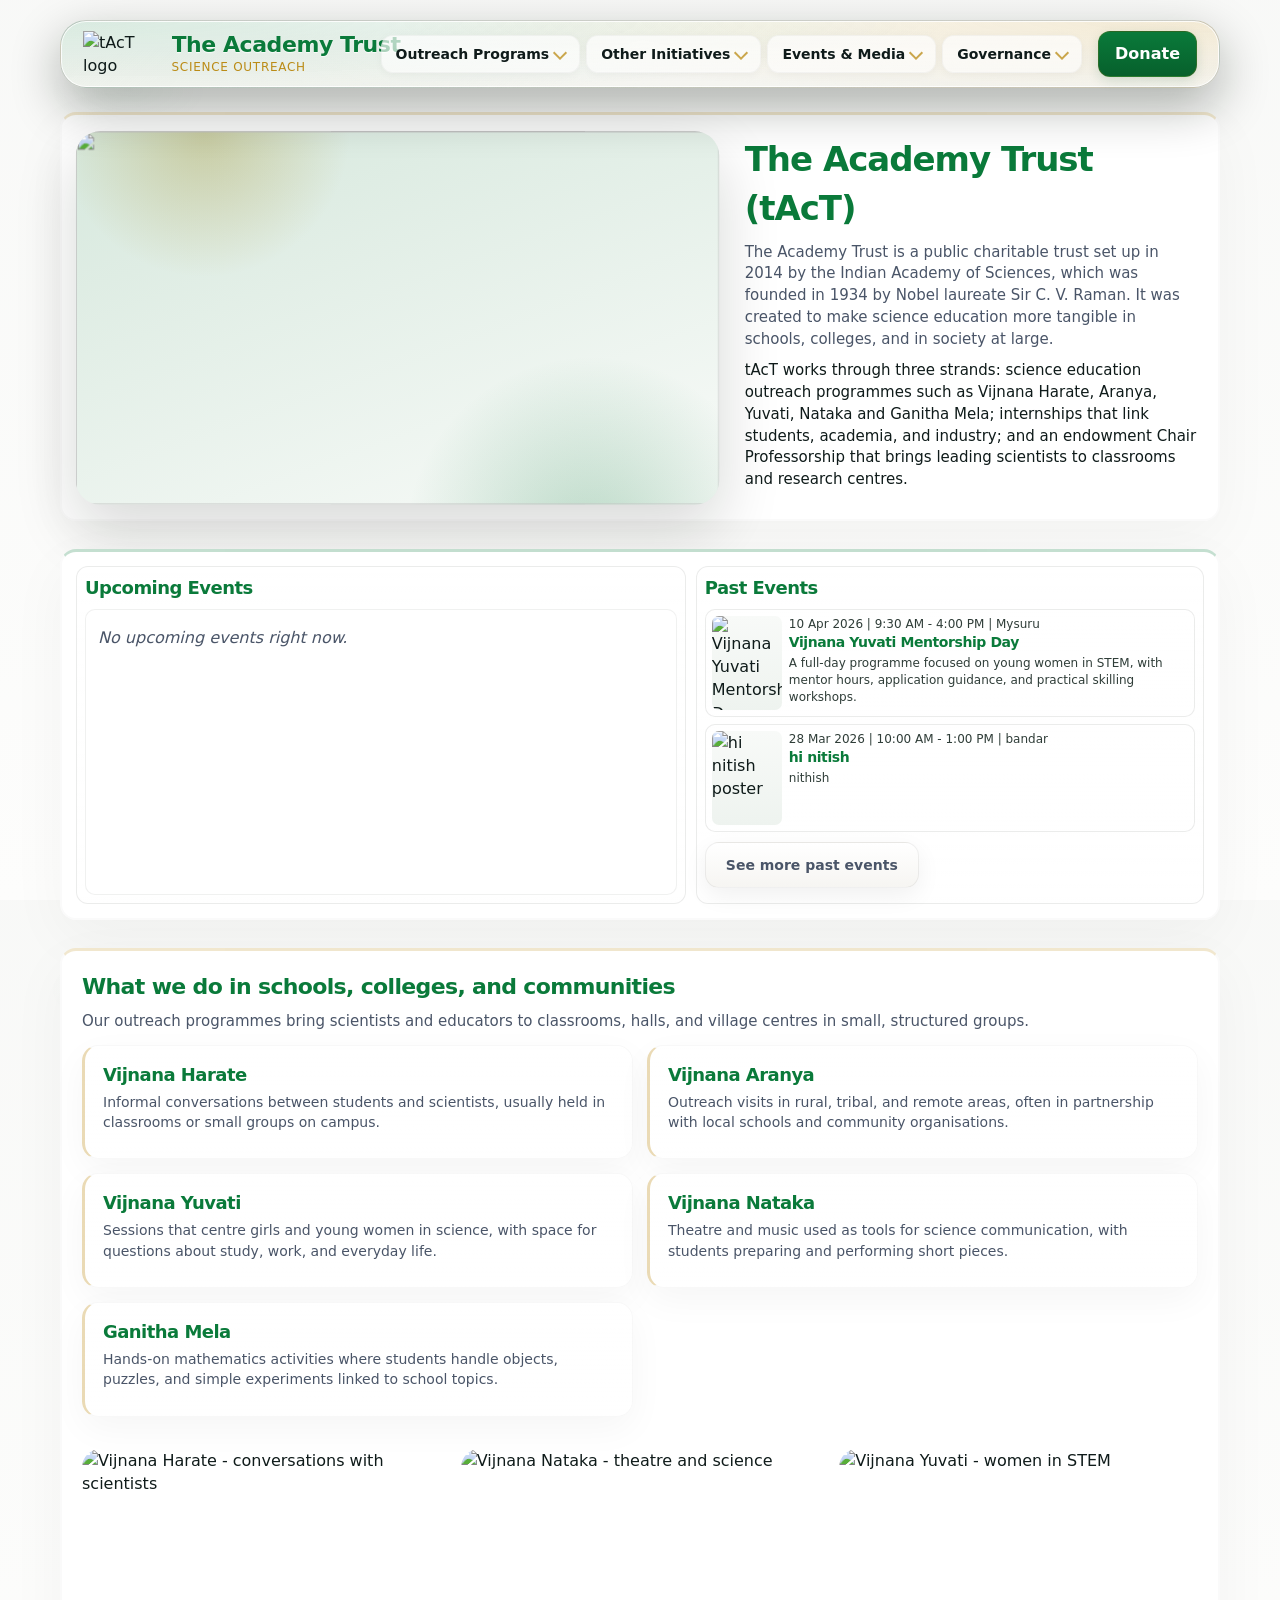
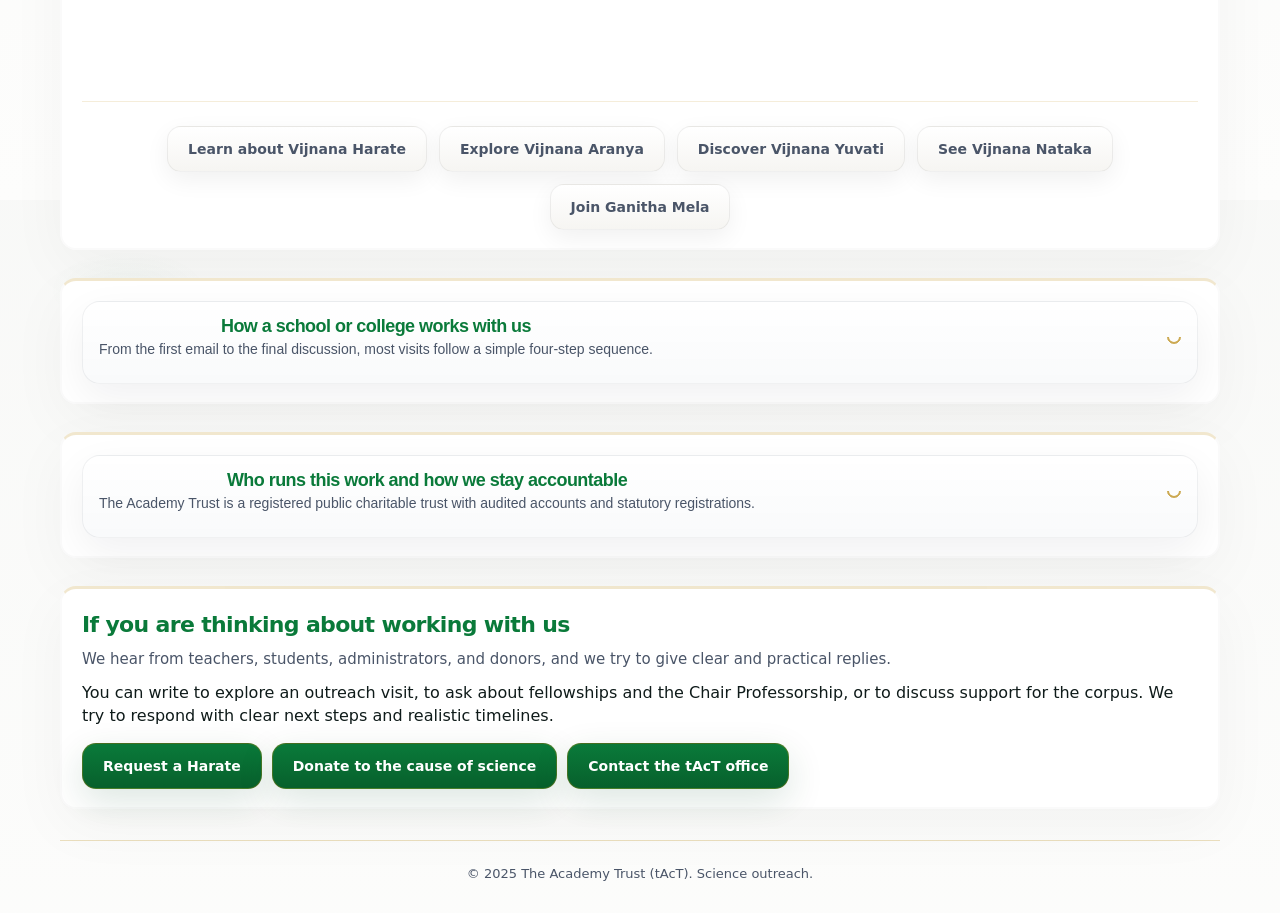
==== commit 217d1f7e: "Refine event layouts and update past events links" ====
--- a/index.html
+++ b/index.html
@@ -54,276 +54,6 @@
         padding: 20px;
       }
 
-      /* —— Dock-style ribbon navigation (inspired by alright.html) —— */
-      .site-header {
-        position: sticky;
-        top: 12px;
-        z-index: 50;
-        margin: 0 20px 20px;
-        background: linear-gradient(180deg, rgba(255,255,255,0.85), rgba(255,255,255,0.75));
-        border-radius: 24px;
-        padding: 8px 20px;
-        box-shadow: 0 8px 32px rgba(10,20,10,0.08);
-        backdrop-filter: blur(12px) saturate(150%);
-        -webkit-backdrop-filter: blur(12px) saturate(150%);
-        border: 1px solid rgba(255,255,255,0.8);
-      }
-
-      .site-header-inner {
-        max-width: 1200px;
-        margin: 0 auto;
-        display: flex;
-        align-items: center;
-        justify-content: space-between;
-        gap: 16px;
-      }
-
-      .site-header-left {
-        display: inline-flex;
-        align-items: center;
-        gap: 12px;
-        min-width: 0;
-      }
-
-      .site-logo {
-        height: clamp(32px, 3.45vw, 41px);
-        width: auto;
-        border-radius: 10px;
-        box-shadow: 0 4px 16px rgba(12, 20, 14, 0.12);
-        transition: transform 0.2s ease;
-      }
-
-      .site-logo:hover {
-        transform: translateY(-1px);
-      }
-
-      .site-brand-text {
-        display: flex;
-        flex-direction: column;
-        min-width: 0;
-      }
-
-      .site-brand-title {
-        font-weight: 700;
-        letter-spacing: -0.02em;
-        color: #0f1b1a;
-        font-size: 15px;
-        white-space: nowrap;
-        line-height: 1.2;
-      }
-
-      .site-brand-subtitle {
-        font-size: 11px;
-        color: var(--muted);
-        letter-spacing: 0.06em;
-        text-transform: uppercase;
-        font-weight: 500;
-        margin-top: 1px;
-      }
-
-      .brand-link {
-        display: inline-flex;
-        align-items: center;
-        gap: 12px;
-        text-decoration: none;
-        color: inherit;
-        transition: transform 0.2s ease;
-      }
-
-      .brand-link:hover {
-        transform: translateY(-1px);
-      }
-
-      .brand-link::after {
-        display: none;
-      }
-
-      .site-header-center {
-        flex: 1;
-        display: flex;
-        justify-content: center;
-      }
-
-      .site-header-right {
-        display: flex;
-        align-items: center;
-        gap: 8px;
-      }
-
-      .site-nav {
-        font-size: 14px;
-        font-weight: 600;
-      }
-
-      .nav-list {
-        display: flex;
-        align-items: center;
-        gap: 6px;
-        list-style: none;
-        margin: 0;
-        padding: 0;
-      }
-
-      .nav-item {
-        position: relative;
-      }
-
-      .nav-trigger {
-        border: 0;
-        background: linear-gradient(180deg, rgba(255,255,255,0.7), rgba(255,255,255,0.6));
-        font: inherit;
-        padding: 8px 14px;
-        color: #0f1b1a;
-        cursor: pointer;
-        display: inline-flex;
-        align-items: center;
-        gap: 6px;
-        text-decoration: none;
-        position: relative;
-        border-radius: 12px;
-        font-weight: 600;
-        font-size: 14px;
-        border: 1px solid rgba(0,0,0,0.03);
-        box-shadow: 0 2px 8px rgba(10,20,10,0.04);
-        transition: all 0.2s ease;
-      }
-
-      .nav-trigger:hover {
-        transform: translateY(-2px);
-        box-shadow: 0 6px 16px rgba(10,20,10,0.08);
-        background: linear-gradient(180deg, rgba(255,255,255,0.8), rgba(255,255,255,0.7));
-      }
-
-      .nav-trigger::before {
-        content: "";
-        position: absolute;
-        left: 0;
-        right: 0;
-        bottom: -1px;
-        height: 1px;
-        background: rgba(184, 134, 11, 0.3);
-        transform-origin: center;
-        transform: scaleX(0);
-        opacity: 0;
-        transition: all 0.2s ease;
-      }
-
-      .nav-trigger::after {
-        content: "";
-        display: inline-block;
-        width: 0;
-        height: 0;
-        border-left: 4px solid transparent;
-        border-right: 4px solid transparent;
-        border-top: 4px solid rgba(184, 134, 11, 0.5);
-        transform: translateY(1px);
-        transition: all 0.15s ease;
-      }
-
-      .nav-link--primary::after {
-        display: none;
-      }
-
-      .nav-trigger:hover::before {
-        opacity: 1;
-        transform: scaleX(0.8);
-      }
-
-      .nav-item--open > .nav-trigger::before,
-      .nav-trigger[aria-expanded="true"]::before {
-        opacity: 1;
-        transform: scaleX(0.8);
-      }
-
-      .nav-item--open > .nav-trigger::after,
-      .nav-trigger[aria-expanded="true"]::after {
-        transform: translateY(-1px) rotate(180deg);
-        border-top-color: transparent;
-        border-bottom: 4px solid rgba(184, 134, 11, 0.7);
-      }
-
-      .nav-trigger:focus-visible {
-        outline: 2px solid var(--green);
-        outline-offset: 2px;
-        border-radius: 12px;
-      }
-
-      .nav-menu {
-        position: absolute;
-        top: 100%;
-        left: 50%;
-        transform: translate(-50%, 4px);
-        margin-top: 4px;
-        min-width: 200px;
-        padding: 8px 0;
-        list-style: none;
-        background: rgba(255, 255, 255, 0.95);
-        backdrop-filter: blur(12px) saturate(150%);
-        border-radius: 12px;
-        box-shadow: 0 8px 24px rgba(12, 20, 14, 0.1);
-        border: 1px solid rgba(0,0,0,0.05);
-        opacity: 0;
-        pointer-events: none;
-        transition: all 0.2s ease;
-      }
-
-      .nav-item--open .nav-menu {
-        opacity: 1;
-        pointer-events: auto;
-        transform: translate(-50%, 0);
-      }
-
-      .nav-menu a {
-        display: block;
-        padding: 8px 16px;
-        font-size: 14px;
-        color: #0f1b1a;
-        transition: all 0.15s ease;
-        font-weight: 500;
-      }
-
-      .nav-menu a:hover {
-        background: rgba(10, 122, 58, 0.08);
-        color: var(--green);
-        padding-left: 20px;
-      }
-
-      .nav-menu a:focus-visible {
-        background: rgba(10, 122, 58, 0.08);
-        outline: none;
-        box-shadow: 0 0 0 2px rgba(10, 122, 58, 0.3) inset;
-        border-radius: 6px;
-        margin: 0 6px;
-      }
-
-      .nav-link--primary {
-        padding: 10px 16px;
-        border-radius: 12px;
-        border: 1px solid rgba(184, 134, 11, 0.2);
-        background: linear-gradient(180deg, var(--green), #07602c);
-        color: #ffffff;
-        font-weight: 600;
-        position: relative;
-        overflow: hidden;
-        box-shadow: 0 4px 12px rgba(6, 80, 40, 0.15);
-        transition: all 0.2s ease;
-      }
-
-      .nav-link--primary span {
-        position: relative;
-        z-index: 1;
-      }
-
-      .nav-link--primary:hover {
-        transform: translateY(-2px);
-        box-shadow: 0 6px 16px rgba(6, 80, 40, 0.2);
-      }
-
-      .nav-link--primary:focus-visible {
-        outline: 2px solid var(--green);
-        outline-offset: 2px;
-      }
-
       main {
         margin-top: 24px;
       }
@@ -481,7 +211,7 @@
       }
 
       .home-vertical-window {
-        height: 304px;
+        height: 286px;
         position: relative;
         overflow: hidden;
         border: 1px solid rgba(10, 20, 10, 0.06);
@@ -496,16 +226,19 @@
       }
 
       .home-upcoming-card {
-        height: 304px;
+        height: 286px;
         display: grid;
-        grid-template-columns: minmax(128px, 44%) minmax(0, 1fr);
+        grid-template-columns: minmax(106px, 36%) minmax(0, 1fr);
         gap: 0;
       }
 
       .home-upcoming-card img {
         width: 100%;
         height: 100%;
-        object-fit: cover;
+        object-fit: fill;
+        object-position: center;
+        background: linear-gradient(180deg, #f8faf8, #eef3ef);
+        padding: 0;
       }
 
       .home-upcoming-copy {
@@ -569,10 +302,10 @@
 
       .home-events-item {
         display: grid;
-        grid-template-columns: 70px minmax(0, 1fr);
+        grid-template-columns: 66px minmax(0, 1fr);
         gap: 7px;
         align-items: start;
-        padding: 7px;
+        padding: 6px;
         border-radius: 10px;
         background: linear-gradient(180deg, rgba(255, 255, 255, 0.9), #ffffff);
         border: 1px solid rgba(10, 20, 10, 0.08);
@@ -581,18 +314,21 @@
       .home-events-item img {
         width: 66px;
         height: 86px;
-        object-fit: cover;
+        object-fit: fill;
+        object-position: center;
         border-radius: 7px;
+        background: linear-gradient(180deg, #f8faf8, #eef3ef);
+        padding: 0;
       }
 
       .home-events-item--past {
         min-width: 0;
-        grid-template-columns: 74px minmax(0, 1fr);
+        grid-template-columns: 70px minmax(0, 1fr);
       }
 
       .home-events-item--past img {
-        width: 74px;
-        height: 98px;
+        width: 70px;
+        height: 94px;
       }
 
       .home-events-meta {
@@ -693,7 +429,7 @@
       .slideshow-slide img {
         width: 100%;
         height: 100%;
-        object-fit: cover;
+        object-fit: fill;
         transition: transform 1.5s ease-in-out;
       }
 
@@ -791,7 +527,7 @@
       .flip-box img {
         width: 100%;
         height: 100%;
-        object-fit: cover;
+        object-fit: fill;
         transition: transform 0.5s ease;
       }
 
@@ -828,7 +564,7 @@
         width: 100%;
         height: 100%;
         display: block;
-        object-fit: cover;
+        object-fit: fill;
         aspect-ratio: 4 / 3;
       }
 
@@ -918,6 +654,19 @@
         box-shadow: 0 18px 52px rgba(6, 80, 40, 0.26);
       }
 
+      .ctas .btn-secondary {
+        background: linear-gradient(180deg, var(--green), #07602c);
+        color: #ffffff;
+        box-shadow: 0 12px 36px rgba(6, 80, 40, 0.14);
+        border: 1px solid rgba(184, 134, 11, 0.35);
+      }
+
+      .ctas .btn-secondary:hover {
+        transform: translateY(-4px) scale(1.01);
+        box-shadow: 0 18px 52px rgba(6, 80, 40, 0.26);
+        border-color: rgba(184, 134, 11, 0.35);
+      }
+
       .btn-secondary {
         background: linear-gradient(180deg, #ffffff, #f6f5f2);
         color: var(--muted);
@@ -934,38 +683,6 @@
       .btn:focus-visible {
         outline: 2px solid var(--green);
         outline-offset: 3px;
-      }
-
-      /* Gentle colour oscillation for the two secondary CTAs in the closing row */
-      .ctas .btn-secondary {
-        animation: cta-oscillate 7s ease-in-out infinite alternate;
-      }
-
-      .ctas .btn-secondary:hover {
-        animation-play-state: paused;
-      }
-
-      @keyframes cta-oscillate {
-        0% {
-          background: linear-gradient(180deg, #ffffff, #f6f5f2);
-          color: var(--muted);
-          border-color: rgba(0, 0, 0, 0.06);
-        }
-        40% {
-          background: linear-gradient(135deg, #ffffff, #e9f7f0);
-          color: #064e3b;
-          border-color: rgba(10, 122, 58, 0.35);
-        }
-        70% {
-          background: linear-gradient(135deg, #0a7a3a, #07602c);
-          color: #ffffff;
-          border-color: rgba(184, 134, 11, 0.45);
-        }
-        100% {
-          background: linear-gradient(180deg, #ffffff, #f6f5f2);
-          color: var(--muted);
-          border-color: rgba(0, 0, 0, 0.08);
-        }
       }
 
       /* How-it-works list */
@@ -1091,26 +808,8 @@
           padding: 16px;
         }
 
-        .site-header-inner {
-          padding-inline: 16px;
-          flex-wrap: wrap;
-          row-gap: 8px;
-        }
-
-        .site-header-center {
-          order: 3;
-          width: 100%;
-          justify-content: flex-start;
-        }
-
-        .site-nav {
-          width: 100%;
-        }
-
-        .nav-list {
-          flex-wrap: wrap;
-          justify-content: flex-start;
-          row-gap: 6px;
+        h1 {
+          font-size: 24px;
         }
 
         .arrival {
@@ -1123,20 +822,21 @@
 
         .home-vertical-window {
           height: auto;
-          max-height: 304px;
+          max-height: none;
         }
 
         .home-upcoming-card {
-          height: 304px;
-          grid-template-columns: 1fr;
-        }
-
-        .home-upcoming-card img {
-          display: none;
+          height: auto;
+          grid-template-columns: minmax(96px, 34%) minmax(0, 1fr);
         }
 
         .photo-grid {
           grid-template-columns: repeat(2, minmax(0, 1fr));
+        }
+
+        .flipping-images {
+          grid-template-columns: repeat(2, minmax(0, 1fr));
+          gap: 14px;
         }
       }
 
@@ -1146,7 +846,7 @@
         }
 
         h1 {
-          font-size: 28px;
+          font-size: 22px;
         }
 
         .outreach-grid {
@@ -1155,6 +855,43 @@
 
         .photo-grid {
           grid-template-columns: minmax(0, 1fr);
+        }
+
+        .surface {
+          padding: 16px 14px;
+        }
+
+        .hero-visual {
+          min-height: 220px;
+        }
+
+        .home-vertical-window,
+        .home-upcoming-card {
+          height: auto;
+          min-height: 0;
+        }
+
+        .home-upcoming-copy {
+          padding: 12px;
+        }
+
+        .home-events-item,
+        .home-events-item--past {
+          grid-template-columns: 60px minmax(0, 1fr);
+        }
+
+        .home-events-item img,
+        .home-events-item--past img {
+          width: 60px;
+          height: 80px;
+        }
+
+        .flipping-images {
+          grid-template-columns: minmax(0, 1fr);
+        }
+
+        .flip-box {
+          height: 200px;
         }
       }
 
@@ -1177,104 +914,7 @@
   </head>
   <body>
     <div class="wrap">
-      <!-- Shared Ribbon Navigation -->
-      <header class="site-header">
-        <div class="site-header-inner">
-          <div class="site-header-left">
-            <a href="index.html" class="brand-link">
-              <img
-                src="assets/images/tact-logo.jpg"
-                alt="tAcT logo"
-                class="site-logo"
-                loading="lazy"
-                decoding="async"
-              >
-              <div class="site-brand-text">
-                <span class="site-brand-title">The Academy Trust</span>
-                <span class="site-brand-subtitle">Science outreach</span>
-              </div>
-            </a>
-          </div>
-
-          <div class="site-header-center">
-            <nav class="site-nav" aria-label="Primary navigation">
-              <ul class="nav-list">
-                <li class="nav-item nav-item--has-menu">
-                  <button
-                    class="nav-trigger"
-                    type="button"
-                    aria-haspopup="true"
-                    aria-expanded="false"
-                  >
-                    Outreach Programs
-                  </button>
-                  <ul class="nav-menu" role="menu">
-                    <li><a href="vijnana-harate.html" role="menuitem">Vijnana Harate</a></li>
-                    <li><a href="vijnana-aranya.html" role="menuitem">Vijnana Aranya</a></li>
-                    <li><a href="vijnana-yuvati.html" role="menuitem">Vijnana Yuvati</a></li>
-                    <li><a href="vijnana-nataka.html" role="menuitem">Vijnana Nataka</a></li>
-                    <li><a href="ganitha-mela.html" role="menuitem">Ganitha Mela</a></li>
-                  </ul>
-                </li>
-                <li class="nav-item nav-item--has-menu">
-                  <button
-                    class="nav-trigger"
-                    type="button"
-                    aria-haspopup="true"
-                    aria-expanded="false"
-                  >
-                    Other Initiatives
-                  </button>
-                  <ul class="nav-menu" role="menu">
-                    <li><a href="wait.html" role="menuitem">Industry Internship</a></li>
-                    <li><a href="wait.html" role="menuitem">Chair Professorship</a></li>
-                  </ul>
-                </li>
-                <li class="nav-item nav-item--has-menu">
-                  <button
-                    class="nav-trigger"
-                    type="button"
-                    aria-haspopup="true"
-                    aria-expanded="false"
-                  >
-                    Events & Media
-                  </button>
-                  <ul class="nav-menu" role="menu">
-                  <li><a href="events.html#upcoming" role="menuitem">Events</a></li>
-                  <li><a href="events.html#archive" role="menuitem">Archive</a></li>
-                  <li><a href="events.html#upcoming" role="menuitem">News & Updates</a></li>
-                  <li><a href="events.html#upcoming" role="menuitem">Calendar</a></li>
-                  </ul>
-                </li>
-                <li class="nav-item nav-item--has-menu">
-                  <button
-                    class="nav-trigger"
-                    type="button"
-                    aria-haspopup="true"
-                    aria-expanded="false"
-                  >
-                    Governance
-                  </button>
-                  <ul class="nav-menu" role="menu">
-                    <li><a href="wait.html" role="menuitem">Founding Trustees</a></li>
-                    <li><a href="wait.html" role="menuitem">Current Trustees</a></li>
-                    <li><a href="wait.html" role="menuitem">Outreach Committee</a></li>
-                    <li><a href="wait.html" role="menuitem">Annual Reports</a></li>
-                    <li><a href="wait.html" role="menuitem">Statutory Documents</a></li>
-                    <li><a href="wait.html" role="menuitem">Office & Contact</a></li>
-                  </ul>
-                </li>
-              </ul>
-            </nav>
-          </div>
-
-          <div class="site-header-right">
-            <a href="donate.html" class="nav-link nav-link--primary">
-              <span>Donate</span>
-            </a>
-          </div>
-        </div>
-      </header>
+      <div id="site-header-root"></div>
 
       <main id="main">
         <!-- ARRIVAL: first screen -->
@@ -1379,7 +1019,7 @@
                 <div id="home-previous-track" class="home-horizontal-track"></div>
               </div>
               <div style="margin-top: 10px;">
-                <a class="btn btn-secondary" href="events.html#archive">See more past events</a>
+                <a class="btn btn-secondary" href="events.html#past">See more past events</a>
               </div>
             </div>
           </div>
@@ -1606,12 +1246,18 @@
       </footer>
     </div>
 
+    <script src="assets/js/site-chrome.js"></script>
     <script src="assets/js/events-config.js"></script>
     <script src="content/events/events-feed.js"></script>
     <script src="assets/js/events-feed-loader.js"></script>
     <script src="assets/js/home-events-board.js"></script>
     <script>
       (function () {
+        if (window.TACT_CHROME) {
+          window.TACT_CHROME.renderHeader();
+          window.TACT_CHROME.initDropdowns();
+        }
+
         var prefersReduced =
           window.matchMedia &&
           window.matchMedia("(prefers-reduced-motion: reduce)").matches;
@@ -1664,96 +1310,6 @@
           });
         }
 
-        // Accessible navigation menus
-        var navItems = document.querySelectorAll(".nav-item--has-menu");
-        var openItem = null;
-
-        function closeMenu(item, focusTrigger) {
-          if (!item) return;
-          item.classList.remove("nav-item--open");
-          var trigger = item.querySelector('.nav-trigger[aria-haspopup="true"]');
-          if (trigger) {
-            trigger.setAttribute("aria-expanded", "false");
-            if (focusTrigger) trigger.focus();
-          }
-          if (openItem === item) {
-            openItem = null;
-          }
-        }
-
-        navItems.forEach(function (item) {
-          var trigger = item.querySelector('.nav-trigger[aria-haspopup="true"]');
-          var menu = item.querySelector(".nav-menu");
-          if (!trigger || !menu) return;
-
-          trigger.addEventListener("click", function (event) {
-            event.preventDefault();
-            event.stopPropagation();
-            var isOpen = item.classList.contains("nav-item--open");
-            if (isOpen) {
-              closeMenu(item, false);
-            } else {
-              if (openItem && openItem !== item) {
-                closeMenu(openItem, false);
-              }
-              item.classList.add("nav-item--open");
-              trigger.setAttribute("aria-expanded", "true");
-              openItem = item;
-              // For mouse clicks, keep focus on the trigger so the header feels stable.
-              // Keyboard users can still move focus into the menu via ArrowDown.
-            }
-          });
-
-          trigger.addEventListener("keydown", function (event) {
-            if (event.key === "ArrowDown") {
-              event.preventDefault();
-              if (!item.classList.contains("nav-item--open")) {
-                if (openItem && openItem !== item) {
-                  closeMenu(openItem, false);
-                }
-                item.classList.add("nav-item--open");
-                trigger.setAttribute("aria-expanded", "true");
-                openItem = item;
-              }
-              var firstLink = menu.querySelector("a");
-              if (firstLink) {
-                firstLink.focus();
-              }
-            }
-          });
-
-          var menuLinks = menu.querySelectorAll("a");
-          menuLinks.forEach(function (link, index) {
-            link.addEventListener("keydown", function (event) {
-              var lastIndex = menuLinks.length - 1;
-              if (event.key === "ArrowDown") {
-                event.preventDefault();
-                var next = index === lastIndex ? menuLinks[0] : menuLinks[index + 1];
-                if (next) next.focus();
-              } else if (event.key === "ArrowUp") {
-                event.preventDefault();
-                var prev = index === 0 ? menuLinks[lastIndex] : menuLinks[index - 1];
-                if (prev) prev.focus();
-              } else if (event.key === "Escape") {
-                event.preventDefault();
-                closeMenu(item, true);
-              } else if (event.key === "Tab") {
-                closeMenu(item, false);
-              }
-            });
-          });
-        });
-
-        document.addEventListener("click", function (event) {
-          if (!openItem) return;
-          // Use a small timeout to allow the trigger click to complete first
-          setTimeout(function() {
-            if (openItem && !openItem.contains(event.target)) {
-              closeMenu(openItem, false);
-            }
-          }, 10);
-        });
-
         // Info card dropdowns (How it works / Who runs this work)
         var infoCardToggles = document.querySelectorAll('.info-card-toggle[data-info-card-target]');
 
--- a/shared-ribbon.css
+++ b/shared-ribbon.css
@@ -0,0 +1,513 @@
+/* —— Shared Ribbon Navigation CSS —— */
+:root {
+  --bg: #fdfdfc;
+  --card: #ffffff;
+  --green: #0a7a3a;
+  --muted: #4a5568;
+  --radius: 16px;
+}
+
+/* —— Dock-style ribbon navigation —— */
+.site-header {
+  position: sticky;
+  top: 12px;
+  z-index: 60;
+  margin: 0 0 22px;
+  padding: 10px 22px;
+  border-radius: 26px;
+  border: 1px solid rgba(12, 24, 16, 0.18);
+  background:
+    radial-gradient(140% 220% at 0% 0%, rgba(10, 122, 58, 0.16), transparent 55%),
+    radial-gradient(140% 220% at 100% 0%, rgba(184, 134, 11, 0.18), transparent 52%),
+    linear-gradient(180deg, rgba(255,255,255,0.96), rgba(245,245,241,0.96));
+  box-shadow:
+    0 18px 50px rgba(10, 20, 10, 0.32),
+    0 0 0 1px rgba(255, 255, 255, 0.85) inset;
+  backdrop-filter: blur(16px) saturate(170%);
+  -webkit-backdrop-filter: blur(16px) saturate(170%);
+  position: sticky;
+}
+
+.site-header::before {
+  content: "";
+  position: absolute;
+  inset: -1px;
+  border-radius: inherit;
+  pointer-events: none;
+  background:
+    radial-gradient(130% 260% at 50% 120%, rgba(0, 0, 0, 0.26), transparent 60%),
+    repeating-linear-gradient(
+      135deg,
+      rgba(255, 255, 255, 0.12) 0px,
+      rgba(255, 255, 255, 0.12) 1px,
+      rgba(255, 255, 255, 0.06) 1px,
+      rgba(255, 255, 255, 0.06) 2px
+    );
+  mix-blend-mode: soft-light;
+  opacity: 0.45;
+}
+
+.site-header-inner {
+  max-width: 1200px;
+  margin: 0 auto;
+  display: flex;
+  align-items: center;
+  justify-content: space-between;
+  gap: 16px;
+  position: relative;
+  z-index: 1;
+}
+
+.site-header-left {
+  display: inline-flex;
+  align-items: center;
+  gap: 12px;
+  min-width: 0;
+}
+
+.site-logo {
+  height: clamp(34px, 3.9vw, 46px);
+  width: auto;
+  border-radius: 0;
+  box-shadow: none;
+  transition: transform 0.2s ease;
+}
+
+.site-logo:hover {
+  transform: translateY(-1px) scale(1.02);
+}
+
+.site-brand-text {
+  display: flex;
+  flex-direction: column;
+  min-width: 0;
+  align-items: flex-start;
+}
+
+.site-brand-title {
+  font-weight: 700;
+  letter-spacing: -0.02em;
+  color: var(--green);
+  font-size: 22px;
+  white-space: nowrap;
+  line-height: 1.2;
+  text-shadow: 0 1px 1px rgba(255, 255, 255, 0.8);
+  position: relative;
+  overflow: hidden;
+}
+
+.site-brand-title::after {
+  content: "";
+  position: absolute;
+  top: -35%;
+  bottom: -35%;
+  left: -60%;
+  width: 60%;
+  background:
+    linear-gradient(
+      120deg,
+      rgba(255, 255, 255, 0) 0%,
+      rgba(255, 215, 128, 0.35) 40%,
+      rgba(255, 255, 255, 0.9) 55%,
+      rgba(255, 215, 128, 0.3) 70%,
+      rgba(255, 255, 255, 0) 100%
+    );
+  opacity: 0;
+  transform: skewX(-12deg) translateX(0);
+  pointer-events: none;
+}
+
+.site-brand-subtitle {
+  font-size: 12px;
+  color: rgba(184, 134, 11, 0.95); /* warm gold, matching ribbon accents */
+  letter-spacing: 0.06em;
+  text-transform: uppercase;
+  font-weight: 500;
+  margin-top: 1px;
+}
+
+.brand-link {
+  display: inline-flex;
+  align-items: center;
+  gap: 12px;
+  text-decoration: none;
+  color: inherit;
+  transition: transform 0.2s ease;
+}
+
+.brand-link:hover {
+  transform: translateY(-1px);
+}
+
+.brand-link:hover .site-brand-title::after {
+  animation: tact-gold-glint 0.85s ease-out forwards;
+}
+
+@keyframes tact-gold-glint {
+  0% {
+    opacity: 0;
+    transform: skewX(-12deg) translateX(-80%);
+  }
+  15% {
+    opacity: 1;
+  }
+  60% {
+    opacity: 1;
+    transform: skewX(-12deg) translateX(180%);
+  }
+  100% {
+    opacity: 0;
+    transform: skewX(-12deg) translateX(220%);
+  }
+}
+
+.brand-link::after {
+  display: none;
+}
+
+.site-header a::after {
+  display: none !important;
+  content: none !important;
+}
+
+.site-header-center {
+  flex: 1;
+  display: flex;
+  justify-content: center;
+}
+
+.site-header-right {
+  display: flex;
+  align-items: center;
+  gap: 8px;
+}
+
+.site-nav {
+  font-size: 14px;
+  font-weight: 600;
+}
+
+.nav-list {
+  display: flex;
+  align-items: center;
+  gap: 6px;
+  list-style: none;
+  margin: 0;
+  padding: 0;
+}
+
+.nav-item {
+  position: relative;
+  z-index: 2;
+}
+
+.nav-trigger {
+  border: 0;
+  background: linear-gradient(180deg, rgba(255,255,255,0.7), rgba(255,255,255,0.6));
+  font: inherit;
+  padding: 8px 14px;
+  color: #0f1b1a;
+  cursor: pointer;
+  display: inline-flex;
+  align-items: center;
+  gap: 6px;
+  text-decoration: none;
+  position: relative;
+  border-radius: 12px;
+  font-weight: 600;
+  font-size: 14px;
+  white-space: nowrap;
+  border: 1px solid rgba(0,0,0,0.03);
+  box-shadow: 0 2px 8px rgba(10,20,10,0.04);
+  transition: all 0.2s ease;
+}
+
+.nav-trigger:hover {
+  transform: translateY(-2px);
+  box-shadow: 0 6px 16px rgba(10,20,10,0.08);
+  background: linear-gradient(180deg, rgba(255,255,255,0.8), rgba(255,255,255,0.7));
+}
+
+.nav-trigger::before {
+  content: "";
+  position: absolute;
+  left: 0;
+  right: 0;
+  bottom: -1px;
+  height: 1px;
+  background: rgba(184, 134, 11, 0.3);
+  transform-origin: center;
+  transform: scaleX(0);
+  opacity: 0;
+  transition: all 0.2s ease;
+}
+
+.nav-trigger::after {
+  content: "";
+  display: inline-block;
+  width: 8px;
+  height: 8px;
+  border-right: 2px solid rgba(184, 134, 11, 0.72);
+  border-bottom: 2px solid rgba(184, 134, 11, 0.72);
+  transform: translateY(-1px) rotate(45deg);
+  transform-origin: center;
+  transition: transform 0.15s ease, border-color 0.15s ease;
+}
+
+.nav-link--primary::after {
+  display: none;
+}
+
+.nav-trigger:hover::before {
+  opacity: 1;
+  transform: scaleX(0.8);
+}
+
+.nav-item--open > .nav-trigger::before,
+.nav-trigger[aria-expanded="true"]::before {
+  opacity: 1;
+  transform: scaleX(0.8);
+}
+
+.nav-item--open > .nav-trigger::after,
+.nav-trigger[aria-expanded="true"]::after {
+  transform: translateY(1px) rotate(-135deg);
+}
+
+.nav-trigger:focus-visible {
+  outline: 2px solid var(--green);
+  outline-offset: 2px;
+  border-radius: 12px;
+}
+
+.nav-menu {
+  position: absolute;
+  top: 100%;
+  left: 50%;
+  transform: translate(-50%, 4px);
+  margin-top: 4px;
+  min-width: 200px;
+  padding: 8px 0;
+  list-style: none;
+  background: rgba(255, 255, 255, 0.95);
+  backdrop-filter: blur(12px) saturate(150%);
+  border-radius: 12px;
+  box-shadow: 0 8px 24px rgba(12, 20, 14, 0.1);
+  border: 1px solid rgba(0,0,0,0.05);
+  opacity: 0;
+  pointer-events: none;
+  transition: all 0.2s ease;
+  z-index: 80;
+}
+
+.nav-item--open .nav-menu {
+  opacity: 1;
+  pointer-events: auto;
+  transform: translate(-50%, 0);
+}
+
+.nav-menu a {
+  display: block;
+  margin: 0;
+  padding: 9px 16px;
+  font-size: 14px;
+  color: #0f1b1a;
+  transition: background-color 0.15s ease, color 0.15s ease;
+  font-weight: 500;
+  text-decoration: none;
+}
+
+.nav-menu a:hover {
+  background: rgba(10, 122, 58, 0.08);
+  color: var(--green);
+}
+
+.nav-menu a:focus-visible {
+  background: rgba(10, 122, 58, 0.08);
+  outline: none;
+  box-shadow: 0 0 0 2px rgba(10, 122, 58, 0.3) inset;
+  border-radius: 6px;
+  margin: 0 6px;
+}
+
+.nav-link--primary {
+  padding: 10px 16px;
+  border-radius: 12px;
+  border: 1px solid rgba(184, 134, 11, 0.2);
+  background: linear-gradient(180deg, var(--green), #07602c);
+  color: #ffffff;
+  font-weight: 600;
+  position: relative;
+  overflow: hidden;
+  box-shadow: 0 4px 12px rgba(6, 80, 40, 0.15);
+  transition: all 0.2s ease;
+  text-decoration: none;
+}
+
+.nav-link--primary span {
+  position: relative;
+  z-index: 1;
+}
+
+.nav-link--primary::before {
+  content: "";
+  position: absolute;
+  top: -60%;
+  bottom: -60%;
+  left: -80%;
+  width: 65%;
+  background:
+    linear-gradient(
+      120deg,
+      rgba(255, 255, 255, 0) 0%,
+      rgba(255, 215, 128, 0.4) 40%,
+      rgba(255, 215, 128, 0.65) 55%,
+      rgba(255, 215, 128, 0.4) 70%,
+      rgba(255, 255, 255, 0) 100%
+    );
+  opacity: 0;
+  transform: skewX(-18deg) translateX(-160%);
+  pointer-events: none;
+}
+
+.nav-link--primary:hover {
+  transform: translateY(-2px);
+  box-shadow: 0 6px 16px rgba(6, 80, 40, 0.2);
+}
+
+.nav-link--primary:hover::before {
+  animation: nav-donate-glint 0.78s ease-out forwards;
+}
+
+@keyframes nav-donate-glint {
+  0% {
+    opacity: 0;
+    transform: skewX(-18deg) translateX(-160%);
+  }
+  20% {
+    opacity: 1;
+  }
+  70% {
+    opacity: 1;
+    transform: skewX(-18deg) translateX(230%);
+  }
+  100% {
+    opacity: 0;
+    transform: skewX(-18deg) translateX(260%);
+  }
+}
+
+.nav-link--primary:focus-visible {
+  outline: 2px solid var(--green);
+  outline-offset: 2px;
+}
+
+/* Responsive Design */
+@media (max-width: 900px) {
+  .site-header {
+    margin: 0 0 18px;
+    padding: 8px 16px;
+  }
+
+  .site-header-inner {
+    flex-wrap: wrap;
+    row-gap: 10px;
+  }
+
+  .site-header-center {
+    order: 3;
+    width: 100%;
+    justify-content: flex-start;
+  }
+
+  .site-nav {
+    width: 100%;
+  }
+
+  .nav-list {
+    flex-wrap: wrap;
+    justify-content: flex-start;
+    row-gap: 8px;
+  }
+
+  .nav-trigger {
+    font-size: 12px;
+    padding: 6px 10px;
+  }
+
+  .site-brand-title {
+    font-size: 20px;
+  }
+}
+
+@media (max-width: 600px) {
+  .site-header {
+    top: 8px;
+    margin-bottom: 14px;
+    padding: 8px 12px;
+    border-radius: 20px;
+  }
+
+  .site-header-inner {
+    gap: 10px;
+  }
+
+  .site-header-left,
+  .site-header-center,
+  .site-header-right {
+    width: 100%;
+  }
+
+  .site-header-left,
+  .site-header-right {
+    justify-content: center;
+  }
+
+  .brand-link {
+    gap: 10px;
+  }
+
+  .site-brand-text {
+    align-items: flex-start;
+  }
+
+  .site-logo {
+    height: 38px;
+  }
+
+  .site-brand-title {
+    font-size: 18px;
+  }
+
+  .site-brand-subtitle {
+    font-size: 10px;
+  }
+
+  .nav-list {
+    display: flex;
+    flex-wrap: wrap;
+    justify-content: center;
+    gap: 8px;
+  }
+
+  .nav-item {
+    width: auto;
+  }
+
+  .nav-trigger,
+  .nav-link--primary {
+    width: auto;
+    justify-content: center;
+  }
+
+  .nav-menu {
+    left: 0;
+    right: 0;
+    min-width: 0;
+    transform: translateY(4px);
+  }
+
+  .nav-item--open .nav-menu {
+    transform: translateY(0);
+  }
+}
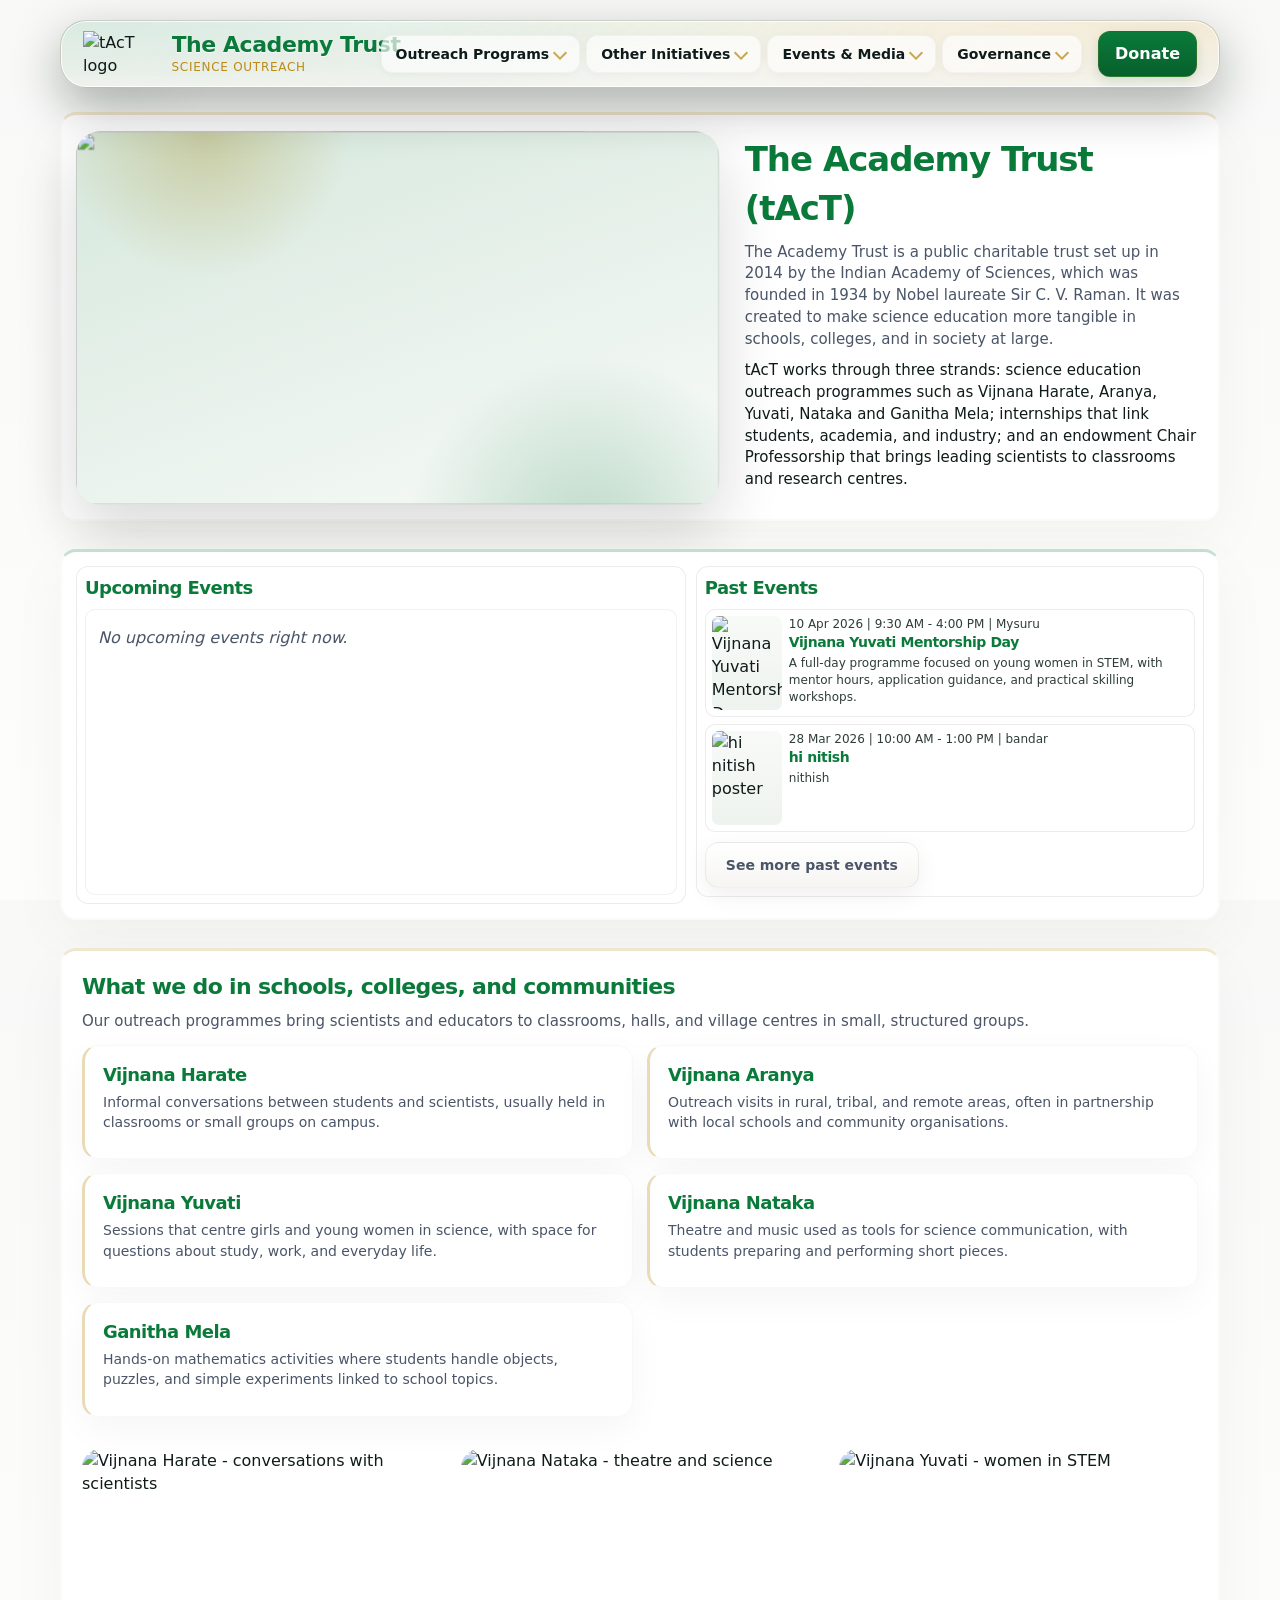
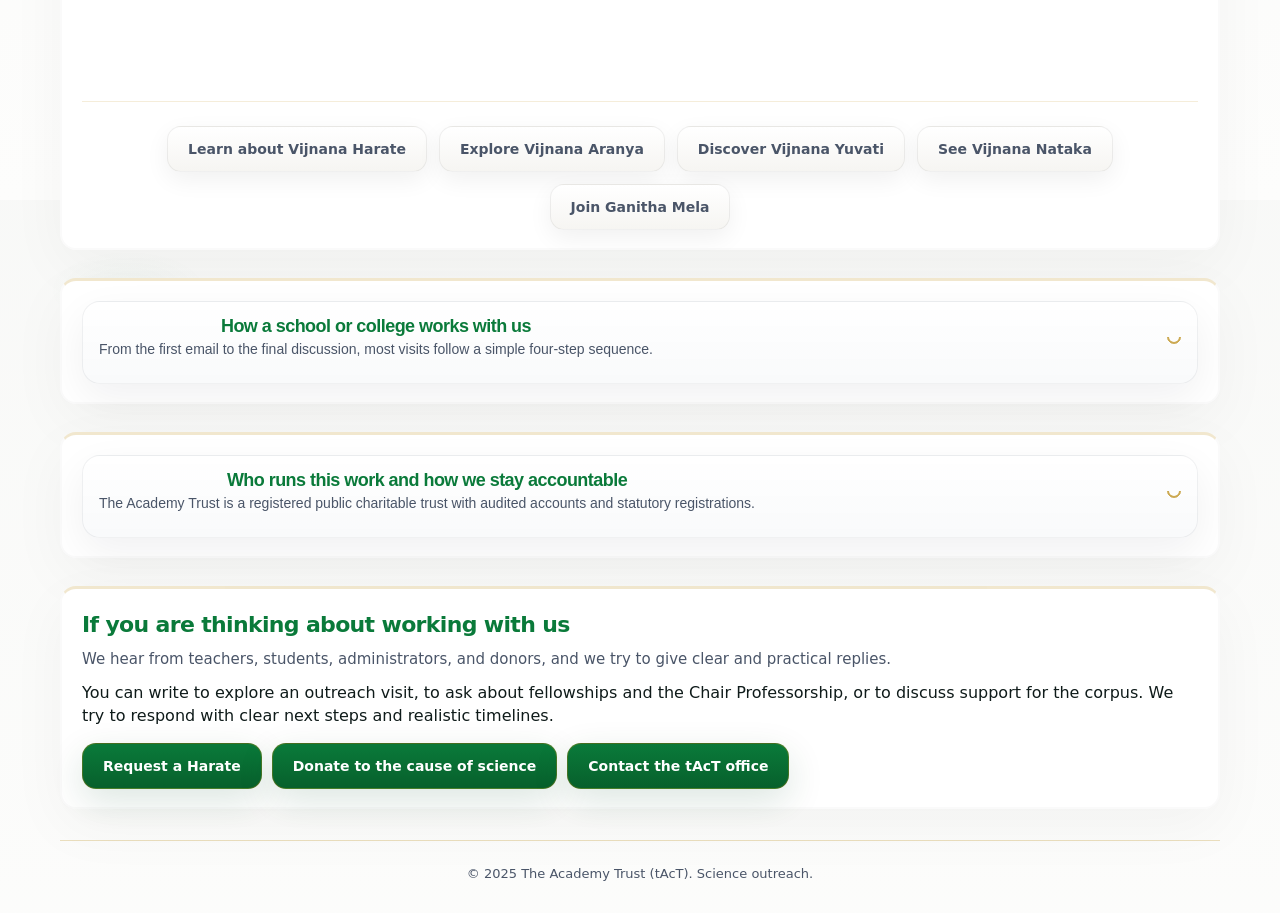
==== commit 795b8ac6: "Cache-bust shared header script" ====
--- a/index.html
+++ b/index.html
@@ -195,10 +195,12 @@
         display: grid;
         grid-template-columns: 1.2fr 1fr;
         gap: 10px;
+        align-items: start;
       }
 
       .home-events-pane {
         min-width: 0;
+        align-self: start;
         background: linear-gradient(180deg, rgba(255, 255, 255, 0.84), rgba(255, 255, 255, 0.94));
         border: 1px solid rgba(10, 20, 10, 0.08);
         border-radius: 12px;
@@ -1246,7 +1248,7 @@
       </footer>
     </div>
 
-    <script src="assets/js/site-chrome.js"></script>
+    <script src="assets/js/site-chrome.js?v=20260321"></script>
     <script src="assets/js/events-config.js"></script>
     <script src="content/events/events-feed.js"></script>
     <script src="assets/js/events-feed-loader.js"></script>
@@ -1275,7 +1277,10 @@
                 }
               });
             },
-            { threshold: 0.2 }
+            {
+              threshold: 0.01,
+              rootMargin: "0px 0px 160px 0px"
+            }
           );
 
           sections.forEach(function (section) {
